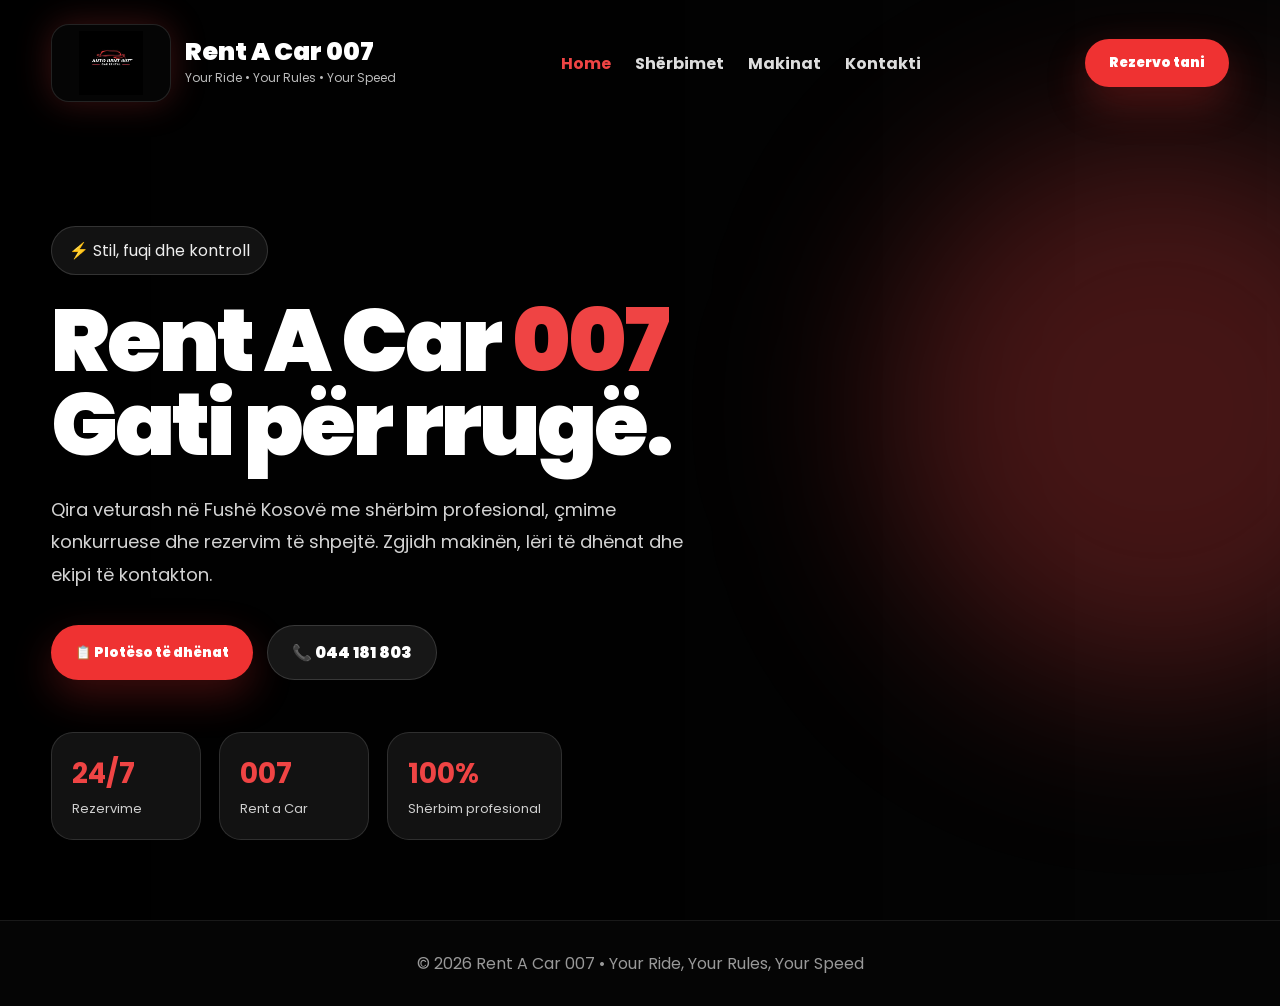
==== index.html @ 8edf6e7f "Fix responsive car photos and max 3 per row" ====
<!DOCTYPE html>
<html lang="sq">
<head>
  <meta charset="UTF-8" />
  <meta name="viewport" content="width=device-width, initial-scale=1.0" />
  <title>Rent A Car 007 - Fushë Kosovë</title>

    <!-- SEO + Google Search -->
  <meta name="description" content="Rent A Car 007 në Fushë Kosovë. Qira veturash me rezervim online, çmime konkurruese dhe kontakt direkt përmes WhatsApp, Viber, Messenger dhe Instagram." />
  <meta name="keywords" content="Rent A Car 007, Rent A Car Fushë Kosovë, qira veturash Fushë Kosovë, rent a car Kosovë, rent a car Prishtinë, auto rent 007" />
  <meta name="author" content="Rent A Car 007" />
  <meta name="robots" content="index, follow" />

  <!-- Kjo i tregon Google që faqja kryesore është website, jo GitHub code -->
  <link rel="canonical" href="https://rentacar007ks.netlify.app/" />

  <!-- Logo / Icon për Google dhe browser -->
  <link rel="icon" type="image/jpeg" href="007%20FOTO.jpg" />
  <link rel="shortcut icon" type="image/jpeg" href="007%20FOTO.jpg" />
  <link rel="apple-touch-icon" href="007%20FOTO.jpg" />

  <!-- Kur e shpërndan linkun në Facebook / Instagram / Messenger -->
  <meta property="og:title" content="Rent A Car 007 - Fushë Kosovë" />
  <meta property="og:description" content="Qira veturash në Fushë Kosovë me shërbim profesional, çmime konkurruese dhe rezervim të shpejtë." />
  <meta property="og:image" content="https://rentacar007ks.netlify.app/007%20FOTO.jpg" />
  <meta property="og:url" content="https://rentacar007ks.netlify.app/" />
  <meta property="og:type" content="website" />
  <meta property="og:site_name" content="Rent A Car 007" />

  <!-- Twitter / X preview -->
  <meta name="twitter:card" content="summary_large_image" />
  <meta name="twitter:title" content="Rent A Car 007 - Fushë Kosovë" />
  <meta name="twitter:description" content="Qira veturash në Fushë Kosovë me rezervim online dhe kontakt direkt." />
  <meta name="twitter:image" content="https://rentacar007ks.netlify.app/007%20FOTO.jpg" />

  <!-- Structured data për Google -->
  <script type="application/ld+json">
  {
    "@context": "https://schema.org",
    "@type": "AutoRental",
    "name": "Rent A Car 007",
    "description": "Qira veturash në Fushë Kosovë me rezervim online dhe kontakt direkt.",
    "url": "https://rentacar007ks.netlify.app/",
    "logo": "https://rentacar007ks.netlify.app/007%20FOTO.jpg",
    "image": "https://rentacar007ks.netlify.app/007%20FOTO.jpg",
    "address": {
      "@type": "PostalAddress",
      "addressLocality": "Fushë Kosovë",
      "addressCountry": "XK"
    },
    "areaServed": ["Fushë Kosovë", "Prishtinë", "Kosovë"],
    "sameAs": [
      "https://www.facebook.com/"
    ]
  }
  </script>

  <link rel="preconnect" href="https://fonts.googleapis.com">
  <link rel="preconnect" href="https://fonts.gstatic.com" crossorigin>
  <link href="https://fonts.googleapis.com/css2?family=Poppins:wght@400;500;600;700;800;900&display=swap" rel="stylesheet">

  <style>
    * {
      margin: 0;
      padding: 0;
      box-sizing: border-box;
      font-family: "Poppins", sans-serif;
    }

    html {
      scroll-behavior: smooth;
    }

    body {
      background: #070707;
      color: #fff;
    }

    body.modal-open {
      overflow: hidden;
    }

    a {
      text-decoration: none;
      color: inherit;
    }

    .container {
      width: min(1180px, 92%);
      margin: auto;
    }

    .page-section {
      display: none;
    }

    .page-section.active {
      display: block;
    }

    .hero {
      min-height: 100vh;
      background:
        linear-gradient(90deg, rgba(0,0,0,.96), rgba(0,0,0,.82), rgba(0,0,0,.35)),
        url("https://images.unsplash.com/photo-1503376780353-7e6692767b70?q=80&w=1800&auto=format&fit=crop") center/cover no-repeat;
      position: relative;
      overflow: hidden;
    }

    .hero::before {
      content: "";
      position: absolute;
      right: -160px;
      top: 130px;
      width: 560px;
      height: 560px;
      border-radius: 50%;
      background: rgba(239,68,68,.28);
      filter: blur(90px);
    }

    nav {
      position: relative;
      z-index: 2;
      display: flex;
      align-items: center;
      justify-content: space-between;
      padding: 24px 0;
      gap: 20px;
    }

    .logo {
      display: flex;
      align-items: center;
      gap: 14px;
      cursor: pointer;
    }

    .logo-img {
      width: 120px;
      height: 78px;
      object-fit: contain;
      background: #050505;
      border-radius: 18px;
      padding: 6px;
      border: 1px solid rgba(255,255,255,.12);
      box-shadow: 0 0 35px rgba(239,68,68,.25);
    }

    .logo h2 {
      font-size: 25px;
      font-weight: 900;
      line-height: 1;
    }

    .logo p {
      font-size: 12px;
      color: #bcbcbc;
      margin-top: 5px;
    }

    .nav-links {
      display: flex;
      gap: 24px;
      color: #ddd;
      font-weight: 700;
      align-items: center;
    }

    .nav-links a {
      cursor: pointer;
      transition: .25s;
    }

    .nav-links a:hover,
    .nav-links a.active-link {
      color: #ef4444;
    }

    .btn {
      border: 0;
      border-radius: 999px;
      background: #ef3232;
      color: white;
      padding: 14px 24px;
      font-weight: 900;
      cursor: pointer;
      display: inline-flex;
      align-items: center;
      justify-content: center;
      gap: 9px;
      transition: .25s;
      box-shadow: 0 16px 40px rgba(239,50,50,.26);
    }

    .btn:hover {
      transform: translateY(-3px);
      background: #ff4545;
    }

    .btn-dark {
      background: #171717;
      border: 1px solid rgba(255,255,255,.14);
      box-shadow: none;
    }

    .hero-content {
      position: relative;
      z-index: 2;
      max-width: 760px;
      padding: 100px 0 80px;
    }

    .badge {
      display: inline-flex;
      gap: 10px;
      align-items: center;
      border: 1px solid rgba(255,255,255,.14);
      background: rgba(255,255,255,.07);
      padding: 11px 17px;
      border-radius: 999px;
      color: #eee;
      margin-bottom: 24px;
    }

    .hero h1 {
      font-size: clamp(43px, 7vw, 88px);
      line-height: .96;
      font-weight: 900;
      letter-spacing: -3px;
    }

    .hero h1 span,
    .red {
      color: #ef4444;
    }

    .hero-text {
      font-size: 18px;
      line-height: 1.8;
      color: #d3d3d3;
      margin: 26px 0 34px;
      max-width: 650px;
    }

    .hero-buttons {
      display: flex;
      gap: 14px;
      flex-wrap: wrap;
    }

    .stats {
      display: flex;
      gap: 18px;
      flex-wrap: wrap;
      margin-top: 52px;
    }

    .stat {
      min-width: 150px;
      background: rgba(255,255,255,.07);
      border: 1px solid rgba(255,255,255,.12);
      border-radius: 22px;
      padding: 20px;
      backdrop-filter: blur(10px);
    }

    .stat h3 {
      font-size: 28px;
      color: #ef4444;
    }

    .stat p {
      font-size: 13px;
      color: #cfcfcf;
      margin-top: 4px;
    }

    section {
      padding: 86px 0;
      min-height: 80vh;
    }

    .title {
      text-align: center;
      margin-bottom: 48px;
    }

    .title p {
      color: #ef4444;
      font-weight: 900;
      letter-spacing: 3px;
      text-transform: uppercase;
      font-size: 13px;
    }

    .title h2 {
      font-size: clamp(32px, 5vw, 52px);
      font-weight: 900;
      letter-spacing: -1.5px;
      margin-top: 10px;
    }

    .services {
      background: #0d0d0d;
    }

    .grid-3 {
      display: grid;
      grid-template-columns: repeat(3, 1fr);
      gap: 24px;
    }

    .card {
      background: linear-gradient(180deg, #171717, #0b0b0b);
      border: 1px solid rgba(255,255,255,.1);
      border-radius: 28px;
      padding: 30px;
      transition: .25s;
    }

    .card:hover {
      transform: translateY(-8px);
      border-color: rgba(239,68,68,.45);
    }

    .icon {
      width: 58px;
      height: 58px;
      border-radius: 18px;
      background: rgba(239,68,68,.15);
      display: grid;
      place-items: center;
      color: #ef4444;
      font-size: 27px;
      margin-bottom: 20px;
    }

    .card h3 {
      font-size: 22px;
      margin-bottom: 12px;
    }

    .card p {
      color: #bdbdbd;
      line-height: 1.8;
    }

    .cars {
      background: #070707;
    }

    .car-card {
      background: #111;
      border: 1px solid rgba(255,255,255,.1);
      border-radius: 30px;
      overflow: hidden;
      transition: .25s;
    }

    .car-card:hover {
      transform: translateY(-8px);
      box-shadow: 0 24px 70px rgba(0,0,0,.45);
    }

    .car-image {
      height: 330px;
      background: #050505;
      display: grid;
      place-items: center;
      position: relative;
      overflow: hidden;
      cursor: pointer;
    }

    .car-image img {
      width: 100%;
      height: 100%;
      object-fit: contain;
      object-position: center center;
      display: block;
      background: #050505;
      transition: transform .35s ease;
    }

    .car-image.pos-92 img,
    .car-image.pos-88 img,
    .car-image.pos-84 img,
    .car-image.pos-80 img {
      object-position: center center;
    }

    .car-card:hover .car-image img { transform: scale(1.04); }

    .car-image::after {
      content: "Kliko për foto tjera";
      position: absolute;
      right: 14px;
      bottom: 14px;
      background: rgba(0,0,0,.65);
      color: white;
      border: 1px solid rgba(255,255,255,.18);
      padding: 8px 12px;
      border-radius: 999px;
      font-size: 12px;
      font-weight: 800;
      opacity: 0;
      transform: translateY(8px);
      transition: .25s;
    }

    .car-card:hover .car-image::after { opacity: 1; transform: translateY(0); }

    .car-emoji { display: none; }

    .car-info {
      padding: 25px;
    }

    .car-info h3 {
      font-size: 24px;
    }

    .car-info p {
      color: #bbb;
      margin: 8px 0 16px;
    }

    .tags {
      display: flex;
      gap: 8px;
      flex-wrap: wrap;
      margin-bottom: 18px;
    }

    .tag {
      font-size: 12px;
      color: #ffc5c5;
      background: rgba(239,68,68,.14);
      border: 1px solid rgba(239,68,68,.25);
      padding: 7px 10px;
      border-radius: 999px;
    }

    .price {
      display: inline-block;
      background: #ef3232;
      color: white;
      padding: 9px 14px;
      border-radius: 999px;
      font-weight: 900;
      margin-bottom: 18px;
    }

    .contact {
      background: #0d0d0d;
    }

    .contact-box {
      display: grid;
      grid-template-columns: 1fr 1fr;
      gap: 28px;
    }

    .contact-info,
    .quick-form {
      background: #151515;
      border: 1px solid rgba(255,255,255,.1);
      border-radius: 30px;
      padding: 34px;
    }

    .contact-row {
      display: flex;
      gap: 15px;
      align-items: center;
      padding: 16px 0;
      border-bottom: 1px solid rgba(255,255,255,.08);
      color: #dedede;
    }

    .contact-row span:first-child {
      color: #ef4444;
      font-size: 24px;
    }

    .insta-link {
      color: #ef4444;
      font-weight: 900;
      transition: .25s;
    }

    .insta-link:hover {
      color: #ff7777;
    }

    input,
    textarea,
    select {
      width: 100%;
      padding: 15px 16px;
      border-radius: 16px;
      border: 1px solid rgba(255,255,255,.12);
      background: #0a0a0a;
      color: white;
      outline: none;
      margin-bottom: 14px;
      font-size: 15px;
    }

    textarea {
      min-height: 120px;
      resize: vertical;
    }

    .modal {
      display: none;
      position: fixed;
      inset: 0;
      background: rgba(0,0,0,.82);
      z-index: 9999;
      align-items: center;
      justify-content: center;
      padding: 14px;
      overflow-y: auto;
      -webkit-overflow-scrolling: touch;
    }

    .modal.active {
      display: flex;
    }

    .modal-box {
      width: min(620px, 100%);
      max-height: calc(100dvh - 28px);
      overflow-y: auto;
      -webkit-overflow-scrolling: touch;
      background: #121212;
      border: 1px solid rgba(255,255,255,.12);
      border-radius: 30px;
      padding: 28px;
      padding-bottom: 18px;
      box-shadow: 0 30px 100px rgba(0,0,0,.7);
      position: relative;
      scrollbar-width: thin;
    }

    .modal-box::-webkit-scrollbar {
      width: 6px;
    }

    .modal-box::-webkit-scrollbar-thumb {
      background: rgba(255,255,255,.22);
      border-radius: 999px;
    }

    .form-actions {
      position: sticky;
      bottom: -18px;
      background: linear-gradient(180deg, rgba(18,18,18,0), #121212 22%, #121212 100%);
      padding-top: 18px;
      padding-bottom: 10px;
      margin-top: 6px;
      z-index: 5;
    }

    .booking-submit {
      width: 100%;
      min-height: 56px;
      font-size: 15px;
    }

    .close {
      position: absolute;
      right: 20px;
      top: 18px;
      background: #242424;
      border: 1px solid rgba(255,255,255,.12);
      color: white;
      width: 38px;
      height: 38px;
      border-radius: 50%;
      cursor: pointer;
      font-size: 20px;
    }

    .modal-box h2 {
      font-size: 30px;
      margin-bottom: 8px;
    }

    .modal-box p {
      color: #bcbcbc;
      margin-bottom: 18px;
      line-height: 1.6;
    }

    .two {
      display: grid;
      grid-template-columns: 1fr 1fr;
      gap: 12px;
    }

    .success {
      display: none;
      margin-top: 14px;
      padding: 14px;
      border-radius: 16px;
      background: rgba(34,197,94,.12);
      border: 1px solid rgba(34,197,94,.28);
      color: #bbf7d0;
      line-height: 1.6;
    }


    .platform-note {
      color: #bcbcbc;
      font-size: 13px;
      margin: -4px 0 14px;
      line-height: 1.5;
    }

    footer {
      padding: 30px 0;
      background: #050505;
      color: #999;
      text-align: center;
      border-top: 1px solid rgba(255,255,255,.08);
    }



    .gallery-modal {
      position: fixed;
      inset: 0;
      background: rgba(0,0,0,.88);
      z-index: 9999;
      display: none;
      align-items: center;
      justify-content: center;
      padding: 22px;
    }

    .gallery-modal.active { display: flex; }
    .gallery-box { width: min(1050px, 96vw); max-height: 92vh; background: #0d0d0d; border: 1px solid rgba(255,255,255,.15); border-radius: 26px; overflow: hidden; box-shadow: 0 30px 90px rgba(0,0,0,.65); }
    .gallery-top { display: flex; align-items: center; justify-content: space-between; gap: 14px; padding: 14px 18px; border-bottom: 1px solid rgba(255,255,255,.1); }
    .gallery-top h3 { font-size: 20px; margin: 0; }
    .gallery-close, .gallery-arrow { border: 0; background: rgba(239,50,50,.95); color: #fff; width: 42px; height: 42px; border-radius: 50%; font-size: 22px; font-weight: 900; cursor: pointer; }
    .gallery-main { position: relative; background: #000; display: grid; place-items: center; }
    .gallery-main img { width: 100%; max-height: 64vh; object-fit: contain; display: block; background: #000; }
    .gallery-arrow { position: absolute; top: 50%; transform: translateY(-50%); z-index: 2; }
    .gallery-prev { left: 16px; }
    .gallery-next { right: 16px; }
    .gallery-thumbs { display: flex; gap: 10px; overflow-x: auto; padding: 14px; background: #0b0b0b; }
    .gallery-thumbs img { width: 92px; height: 70px; object-fit: cover; border-radius: 12px; border: 2px solid transparent; cursor: pointer; opacity: .65; flex: 0 0 auto; }
    .gallery-thumbs img.active { opacity: 1; border-color: #ef3232; }


    @media (max-width: 900px) {
      nav {
        flex-direction: column;
        align-items: flex-start;
      }

      .nav-links {
        display: flex;
        flex-wrap: wrap;
        gap: 12px;
      }

      .nav-links a {
        background: rgba(255,255,255,.08);
        border: 1px solid rgba(255,255,255,.1);
        padding: 9px 13px;
        border-radius: 999px;
        font-size: 14px;
      }

      .logo-img {
        width: 95px;
        height: 65px;
      }

      .logo h2 {
        font-size: 20px;
      }

      .logo p {
        font-size: 10px;
      }

      .grid-3,
      .contact-box {
        grid-template-columns: 1fr;
      }

      .hero-content {
        padding-top: 60px;
      }

      .hero h1 {
        letter-spacing: -1.5px;
      }

      .two {
        grid-template-columns: 1fr;
      }
    }


    @media (max-width: 600px) {
      .car-image {
        height: 280px;
      }

      .modal {
        align-items: flex-start;
        justify-content: center;
        padding: 8px;
      }

      .modal-box {
        width: 100%;
        max-height: calc(100dvh - 16px);
        border-radius: 22px;
        padding: 18px;
        padding-bottom: 12px;
      }

      .modal-box h2 {
        font-size: 25px;
        padding-right: 42px;
      }

      .modal-box p {
        font-size: 14px;
        margin-bottom: 14px;
      }

      input,
      textarea,
      select {
        padding: 13px 14px;
        border-radius: 14px;
        font-size: 14px;
        margin-bottom: 11px;
      }

      textarea {
        min-height: 92px;
      }

      .platform-note {
        font-size: 12px;
        margin-bottom: 10px;
      }

      .close {
        right: 14px;
        top: 12px;
        width: 34px;
        height: 34px;
      }

      .form-actions {
        bottom: -12px;
        margin-left: -18px;
        margin-right: -18px;
        padding-left: 18px;
        padding-right: 18px;
        padding-bottom: 12px;
      }
    }



    /* ===== FINAL RESPONSIVE FIX - Rent A Car 007 ===== */
    /* Maksimumi 3 kerre në një rresht, fotot përshtaten brenda kutisë pa u pre */
    .grid-3 {
      display: grid;
      grid-template-columns: repeat(3, minmax(0, 1fr));
      gap: 26px;
      align-items: stretch;
    }

    .cars .grid-3 {
      grid-template-columns: repeat(3, minmax(0, 1fr));
    }

    .car-card {
      display: flex;
      flex-direction: column;
      height: 100%;
      overflow: hidden;
    }

    .car-image {
      width: 100%;
      height: auto !important;
      aspect-ratio: 4 / 3 !important;
      background: #050505;
      display: flex;
      align-items: center;
      justify-content: center;
      overflow: hidden;
      cursor: pointer;
      padding: 10px;
      border-bottom: 1px solid rgba(255,255,255,.06);
    }

    .car-image img {
      width: 100% !important;
      height: 100% !important;
      object-fit: contain !important;
      object-position: center center !important;
      display: block;
      background: #050505;
      transform: none !important;
      transition: transform .35s ease;
    }

    .car-card:hover .car-image img {
      transform: scale(1.02) !important;
    }

    .car-image.pos-92 img,
    .car-image.pos-88 img,
    .car-image.pos-84 img,
    .car-image.pos-80 img {
      object-position: center center !important;
    }

    .car-info {
      flex: 1;
      display: flex;
      flex-direction: column;
      justify-content: flex-start;
      padding: 24px 22px 28px;
    }

    .car-info h3 {
      font-size: clamp(23px, 2vw, 29px);
      line-height: 1.15;
    }

    .car-info p {
      font-size: clamp(15px, 1.05vw, 17px);
      line-height: 1.55;
    }

    .price {
      display: inline-flex;
      width: fit-content;
      max-width: 100%;
      white-space: normal;
      text-align: center;
    }

    .car-info .btn {
      width: fit-content;
      min-width: 170px;
      margin-top: 10px;
      text-align: center;
      justify-content: center;
    }

    @media (max-width: 1100px) {
      .grid-3,
      .cars .grid-3 {
        grid-template-columns: repeat(2, minmax(0, 1fr));
      }
    }

    @media (max-width: 768px) {
      section {
        padding: 62px 0;
      }

      .container {
        width: min(100% - 28px, 1200px);
      }

      nav {
        gap: 18px;
        padding: 18px 0;
      }

      .nav-links {
        flex-wrap: wrap;
        justify-content: center;
        gap: 14px;
      }

      .title {
        margin-bottom: 32px;
      }

      .title h2 {
        font-size: clamp(34px, 10vw, 54px);
        line-height: 1.02;
      }

      .grid-3,
      .cars .grid-3,
      .contact-box {
        grid-template-columns: 1fr !important;
        gap: 26px;
      }

      .car-card {
        border-radius: 28px;
        max-width: 560px;
        width: 100%;
        margin-inline: auto;
      }

      .car-image {
        aspect-ratio: 4 / 3 !important;
        padding: 8px;
      }

      .car-info {
        padding: 22px;
      }

      .car-info h3 {
        font-size: 26px;
      }

      .car-info p {
        font-size: 16px;
      }

      .tag {
        font-size: 13px;
        padding: 9px 12px;
      }

      .price {
        font-size: 17px;
        padding: 13px 18px;
      }

      .car-info .btn {
        width: 100%;
        min-width: auto;
      }

      .car-image::after {
        opacity: 1;
        transform: none;
        right: 12px;
        bottom: 12px;
        font-size: 11px;
      }
    }

    @media (max-width: 430px) {
      .container {
        width: min(100% - 18px, 1200px);
      }

      .title h2 {
        font-size: 38px;
      }

      .car-card {
        border-radius: 24px;
      }

      .car-image {
        aspect-ratio: 4 / 3 !important;
        padding: 6px;
      }

      .car-info {
        padding: 20px 18px 22px;
      }

      .car-info h3 {
        font-size: 23px;
      }

      .car-info p {
        font-size: 15px;
      }

      .tag {
        font-size: 12px;
        padding: 8px 10px;
      }

      .price {
        width: 100%;
        font-size: 16px;
        padding: 13px 14px;
      }
    }

    @media (max-width: 360px) {
      .title h2 {
        font-size: 33px;
      }

      .car-info h3 {
        font-size: 21px;
      }
    }

  </style>
</head>

<body>
  <header class="hero page-section active" id="homePage">
    <div class="container">
      <nav>
        <a class="logo" onclick="showPage('homePage')">
          <img src="007 FOTO.jpg" alt="Auto Rent 007 Logo" class="logo-img">
          <div>
            <h2>Rent A Car 007</h2>
            <p>Your Ride • Your Rules • Your Speed</p>
          </div>
        </a>

        <div class="nav-links">
          <a id="homeLink" class="active-link" onclick="showPage('homePage')">Home</a>
          <a id="servicesLink" onclick="showPage('servicesPage')">Shërbimet</a>
          <a id="carsLink" onclick="showPage('carsPage')">Makinat</a>
          <a id="contactLink" onclick="showPage('contactPage')">Kontakti</a>
        </div>

        <button class="btn" onclick="openBooking('Rezervim i shpejtë')">
          Rezervo tani
        </button>
      </nav>

      <div class="hero-content">
        <div class="badge">⚡ Stil, fuqi dhe kontroll</div>

        <h1>Rent A Car <span>007</span><br>Gati për rrugë.</h1>

        <p class="hero-text">
          Qira veturash në Fushë Kosovë me shërbim profesional, çmime konkurruese dhe rezervim të shpejtë.
          Zgjidh makinën, lëri të dhënat dhe ekipi të kontakton.
        </p>

        <div class="hero-buttons">
          <button class="btn" onclick="openBooking('Rezervim i shpejtë')">
            📋 Plotëso të dhënat
          </button>

          <a class="btn btn-dark" href="tel:+38344181803">
            📞 044 181 803
          </a>
        </div>

        <div class="stats">
          <div class="stat">
            <h3>24/7</h3>
            <p>Rezervime</p>
          </div>

          <div class="stat">
            <h3>007</h3>
            <p>Rent a Car</p>
          </div>

          <div class="stat">
            <h3>100%</h3>
            <p>Shërbim profesional</p>
          </div>
        </div>
      </div>
    </div>
  </header>

  <section class="services page-section" id="servicesPage">
    <div class="container">
      <nav>
        <a class="logo" onclick="showPage('homePage')">
          <img src="007 FOTO.jpg" alt="Auto Rent 007 Logo" class="logo-img">
          <div>
            <h2>Rent A Car 007</h2>
            <p>Your Ride • Your Rules • Your Speed</p>
          </div>
        </a>

        <div class="nav-links">
          <a onclick="showPage('homePage')">Home</a>
          <a class="active-link" onclick="showPage('servicesPage')">Shërbimet</a>
          <a onclick="showPage('carsPage')">Makinat</a>
          <a onclick="showPage('contactPage')">Kontakti</a>
        </div>

        <button class="btn" onclick="openBooking('Rezervim i shpejtë')">Rezervo tani</button>
      </nav>

      <div class="title">
        <p>Shërbimet</p>
        <h2>Pse me zgjedh Rent A Car 007?</h2>
      </div>

      <div class="grid-3">
        <div class="card">
          <div class="icon">⚡</div>
          <h3>Rezervim i shpejtë</h3>
          <p>Klienti e plotëson formën me të dhënat kryesore dhe ju e kontaktoni për konfirmim.</p>
        </div>

        <div class="card">
          <div class="icon">🚘</div>
          <h3>Makina të pastra</h3>
          <p>Makina të pastruara, të kontrolluara dhe të gatshme për rrugë.</p>
        </div>

        <div class="card">
          <div class="icon">💶</div>
          <h3>Çmime konkurruese</h3>
          <p>Oferta fleksibile për qira ditore, javore ose mujore sipas marrëveshjes.</p>
        </div>

        <div class="card">
          <div class="icon">📍</div>
          <h3>Lokacion në Fushë Kosovë</h3>
          <p>Shërbim i shpejtë për klientët në Fushë Kosovë dhe rrethinë.</p>
        </div>

        <div class="card">
          <div class="icon">📞</div>
          <h3>Kontakt direkt</h3>
          <p>Rezervim i lehtë përmes telefonit, WhatsApp ose Instagram.</p>
        </div>

        <div class="card">
          <div class="icon">✅</div>
          <h3>Shërbim profesional</h3>
          <p>Komunikim i qartë, korrekt dhe i shpejtë me klientin.</p>
        </div>
      </div>
    </div>
  </section>

  <section class="cars page-section" id="carsPage">
    <div class="container">
      <nav>
        <a class="logo" onclick="showPage('homePage')">
          <img src="007 FOTO.jpg" alt="Auto Rent 007 Logo" class="logo-img">
          <div>
            <h2>Rent A Car 007</h2>
            <p>Your Ride • Your Rules • Your Speed</p>
          </div>
        </a>

        <div class="nav-links">
          <a onclick="showPage('homePage')">Home</a>
          <a onclick="showPage('servicesPage')">Shërbimet</a>
          <a class="active-link" onclick="showPage('carsPage')">Makinat</a>
          <a onclick="showPage('contactPage')">Kontakti</a>
        </div>

        <button class="btn" onclick="openBooking('Rezervim i shpejtë')">Rezervo tani</button>
      </nav>

      <div class="title">
        <p>Flota</p>
        <h2>Makinat që i ka biznesi</h2>
      </div>

      <div class="grid-3">
        <div class="car-card">
          <div class="car-image pos-92" onclick="openGallery('white', 0)"><img src="images/golf-white-6.jpg" alt="Volkswagen Golf 7 i bardhë për qira te Rent A Car 007"></div>
          <div class="car-info"><h3>VW Golf 7 i bardhë</h3><p>Golf 7 i bardhë, ekonomik, komod dhe shumë i përshtatshëm për qytet dhe rrugë të gjata.</p><div class="tags"><span class="tag">2014/2015</span><span class="tag">Automatik DSG</span><span class="tag">Naftë</span><span class="tag">5 ulëse</span></div><span class="price">Çmimi sipas marrëveshjes</span><br><button class="btn" onclick="openBooking('VW Golf 7 i bardhë')">Rezervo tani</button></div>
        </div>
        <div class="car-card">
          <div class="car-image pos-88" onclick="openGallery('gray', 0)"><img src="images/golf-gray-1.jpg" alt="Volkswagen Golf 7 i hirtë për qira te Rent A Car 007"></div>
          <div class="car-info"><h3>VW Golf 7 i hirtë</h3><p>Makina praktike për udhëtime ditore dhe përdorim familjar.</p><div class="tags"><span class="tag">2014/2015</span><span class="tag">Automatik DSG</span><span class="tag">Naftë</span><span class="tag">5 ulëse</span></div><span class="price">Çmimi sipas marrëveshjes</span><br><button class="btn" onclick="openBooking('VW Golf 7 i hirtë')">Rezervo tani</button></div>
        </div>
        <div class="car-card">
          <div class="car-image pos-84" onclick="openGallery('jettaDay', 0)"><img src="images/jetta-day-1.jpg" alt="Volkswagen Jetta për qira te Rent A Car 007"></div>
          <div class="car-info"><h3>VW Jetta</h3><p>Sedan me hapësirë, stil dhe rehati për rrugë më të gjata.</p><div class="tags"><span class="tag">2015</span><span class="tag">Automatik</span><span class="tag">Naftë</span><span class="tag">5 ulëse</span></div><span class="price">Çmimi sipas marrëveshjes</span><br><button class="btn" onclick="openBooking('VW Jetta')">Rezervo tani</button></div>
        </div>
        <div class="car-card">
          <div class="car-image pos-80" onclick="openGallery('jettaSilver', 0)"><img src="images/jetta-silver-8.jpg" alt="Volkswagen Jetta Silver për qira te Rent A Car 007"></div>
          <div class="car-info"><h3>VW Jetta Silver</h3><p>Jetta Silver elegante, komode dhe shumë e përshtatshme për qytet dhe rrugë të gjata.</p><div class="tags"><span class="tag">2015</span><span class="tag">Automatik</span><span class="tag">Naftë</span><span class="tag">5 ulëse</span></div><span class="price">Çmimi sipas marrëveshjes</span><br><button class="btn" onclick="openBooking('VW Jetta Silver')">Rezervo tani</button></div>
        </div>
      </div>
    </div>
  </section>

  <section class="contact page-section" id="contactPage">
    <div class="container">
      <nav>
        <a class="logo" onclick="showPage('homePage')">
          <img src="007 FOTO.jpg" alt="Auto Rent 007 Logo" class="logo-img">
          <div>
            <h2>Rent A Car 007</h2>
            <p>Your Ride • Your Rules • Your Speed</p>
          </div>
        </a>

        <div class="nav-links">
          <a onclick="showPage('homePage')">Home</a>
          <a onclick="showPage('servicesPage')">Shërbimet</a>
          <a onclick="showPage('carsPage')">Makinat</a>
          <a class="active-link" onclick="showPage('contactPage')">Kontakti</a>
        </div>

        <button class="btn" onclick="openBooking('Rezervim i shpejtë')">Rezervo tani</button>
      </nav>

      <div class="title">
        <p>Kontakti</p>
        <h2>Na kontakto</h2>
      </div>

      <div class="contact-box">
        <div class="contact-info">
          <h3 style="font-size:28px;margin-bottom:18px">Rent A Car 007</h3>

          <div class="contact-row">
            <span>📞</span>
            <div><a href="tel:+38344181803">044 181 803</a></div>
          </div>

          <div class="contact-row">
            <span>💬</span>
            <div><a href="https://wa.me/38344181803" target="_blank">+383 44 181 803</a></div>
          </div>

          <div class="contact-row">
            <span>📸</span>
            <div>
              <a class="insta-link" href="https://www.instagram.com/autorent_007/" target="_blank">
                @autorent_007
              </a>
            </div>
          </div>

          <div class="contact-row">
            <span>📍</span>
            <div>Fushë Kosovë, Kosovo</div>
          </div>

          <div class="contact-row">
            <span>🕒</span>
            <div>Gjithmonë hapur</div>
          </div>
        </div>

        <div class="quick-form">
          <h3 style="font-size:28px;margin-bottom:18px">Rezervim i shpejtë</h3>
          <p style="color:#bcbcbc;line-height:1.7;margin-bottom:18px">
            Kliko poshtë dhe plotëso të dhënat kryesore të klientit.
          </p>

          <button class="btn" style="width:100%" onclick="openBooking('Rezervim i shpejtë')">
            📋 Hap formën e rezervimit
          </button>

          <a class="btn btn-dark" style="width:100%;margin-top:12px" href="https://www.instagram.com/autorent_007/" target="_blank">
            📸 Hape Instagramin
          </a>
        </div>
      </div>
    </div>
  </section>



  <div class="gallery-modal" id="galleryModal" onclick="closeGallery(event)">
    <div class="gallery-box" onclick="event.stopPropagation()">
      <div class="gallery-top"><h3 id="galleryTitle">Fotot e veturës</h3><button class="gallery-close" onclick="closeGallery()">×</button></div>
      <div class="gallery-main"><button class="gallery-arrow gallery-prev" onclick="changeGallery(-1)">‹</button><img id="galleryMainImg" src="" alt="Foto e veturës"><button class="gallery-arrow gallery-next" onclick="changeGallery(1)">›</button></div>
      <div class="gallery-thumbs" id="galleryThumbs"></div>
    </div>
  </div>

  <div class="modal" id="bookingModal">
    <div class="modal-box">
      <button class="close" onclick="closeBooking()">×</button>

      <h2>Rezervo makinën</h2>
      <p>
        Plotëso të dhënat kryesore. Zgjedh ku dëshiron me e dërgu rezervimin: WhatsApp, Viber, Messenger ose Instagram.
      </p>

      <form id="bookingForm">
        <input type="text" id="name" placeholder="Emri dhe mbiemri" required>
        <input type="tel" id="phone" placeholder="Numri i telefonit" required>

        <select id="car" required>
          <option value="">Zgjedh makinën</option>
          <option>VW Golf 7 i bardhë</option>
          <option>VW Golf 7 i hirtë</option>
          <option>VW Jetta</option>
          <option>VW Jetta Silver</option>
          <option>Rezervim i shpejtë</option>
        </select>

        <select id="sendTo" required>
          <option value="whatsapp">Dërgo në WhatsApp</option>
          <option value="viber">Dërgo në Viber</option>
          <option value="messenger">Dërgo në Messenger / Facebook</option>
          <option value="instagram">Dërgo në Instagram</option>
        </select>
        <div class="platform-note">
          Te Instagram/Messenger/Viber mesazhi kopjohet automatikisht, pastaj vetëm bëje Paste në chat dhe dërgoje.
        </div>

        <div class="two">
          <input type="date" id="pickup" required>
          <input type="date" id="returnDate" required>
        </div>

        <select id="delivery">
          <option>Do ta marr në lokacion</option>
          <option>Kam nevojë me ma sjell makinën</option>
        </select>

        <textarea id="message" placeholder="Mesazh shtesë, ora, lokacioni, kërkesa..."></textarea>

        <div class="form-actions">
          <button class="btn booking-submit" type="submit">
            📨 Dërgo rezervimin
          </button>
        </div>

        <div class="success" id="successBox">
          Të dhënat u përgatitën. Po hapet aplikacioni i zgjedhur.
        </div>
      </form>
    </div>
  </div>

  <footer>
    <div class="container">
      © 2026 Rent A Car 007 • Your Ride, Your Rules, Your Speed
    </div>
  </footer>

  <script>
    function showPage(pageId) {
      const pages = document.querySelectorAll(".page-section");

      pages.forEach(function(page) {
        page.classList.remove("active");
      });

      document.getElementById(pageId).classList.add("active");

      window.scrollTo({
        top: 0,
        behavior: "smooth"
      });
    }

    function openBooking(carName) {
      document.getElementById("bookingModal").classList.add("active");
      document.body.classList.add("modal-open");

      const carSelect = document.getElementById("car");

      for (let i = 0; i < carSelect.options.length; i++) {
        if (carSelect.options[i].text === carName) {
          carSelect.selectedIndex = i;
          break;
        }
      }

      if (carName === "Rezervim i shpejtë") {
        carSelect.value = "Rezervim i shpejtë";
      }
    }

    function closeBooking() {
      document.getElementById("bookingModal").classList.remove("active");
      document.body.classList.remove("modal-open");
    }

    document.getElementById("bookingModal").addEventListener("click", function(e) {
      if (e.target.id === "bookingModal") {
        closeBooking();
      }
    });

    document.getElementById("bookingForm").addEventListener("submit", function(e) {
      e.preventDefault();

      const name = document.getElementById("name").value;
      const phone = document.getElementById("phone").value;
      const car = document.getElementById("car").value;
      const pickup = document.getElementById("pickup").value;
      const returnDate = document.getElementById("returnDate").value;
      const delivery = document.getElementById("delivery").value;
      const message = document.getElementById("message").value;
      const sendTo = document.getElementById("sendTo").value;
      const successBox = document.getElementById("successBox");

      const plainText =
        "Pershendetje Rent A Car 007,\n\n" +
        "Dua te bej rezervim:\n" +
        "Emri: " + name + "\n" +
        "Telefoni: " + phone + "\n" +
        "Makina: " + car + "\n" +
        "Data e marrjes: " + pickup + "\n" +
        "Data e kthimit: " + returnDate + "\n" +
        "Menyra: " + delivery + "\n" +
        "Mesazh: " + message + "\n\n" +
        "Faleminderit.";

      const encodedText = encodeURIComponent(plainText);

      if (navigator.clipboard) {
        navigator.clipboard.writeText(plainText).catch(function() {});
      }

      let url = "";
      let platformName = "";

      if (sendTo === "whatsapp") {
        platformName = "WhatsApp";
        url = "https://wa.me/38344181803?text=" + encodedText;
      } else if (sendTo === "viber") {
        platformName = "Viber";
        url = "viber://chat?number=%2B38344181803";
      } else if (sendTo === "messenger") {
        platformName = "Messenger / Facebook";
        url = "https://m.me/autorent_007";
      } else if (sendTo === "instagram") {
        platformName = "Instagram";
        url = "https://ig.me/m/autorent_007";
      }

      successBox.style.display = "block";
      successBox.innerHTML =
        "Rezervimi u përgatit për " + platformName + ".<br>" +
        "Mesazhi është kopjuar automatikisht. Nëse nuk shfaqet në chat, bëje Paste dhe dërgoje.";

      window.open(url, "_blank");
    });
  

    const carGalleries = {
      white: { title: 'VW Golf 7 i bardhë', photos: ['images/golf-white-6.jpg','images/golf-white-3.jpg','images/golf-white-7.jpg','images/golf-white-1.jpg','images/golf-white-2.jpg','images/golf-white-4.jpg','images/golf-white-5.jpg','images/golf-white-8.jpg','images/golf-white-9.jpg'] },
      gray: { title: 'VW Golf 7 i hirtë', photos: ['images/golf-gray-1.jpg','images/golf-gray-2.jpg','images/golf-gray-3.jpg'] },
      jettaDay: { title: 'VW Passat / Jetta', photos: ['images/jetta-day-1.jpg','images/jetta-day-2.jpg','images/jetta-day-3.jpg'] },
      jettaSilver: { title: 'VW Jetta argjendtë', photos: ['images/jetta-silver-8.jpg','images/jetta-silver-1.jpg','images/jetta-silver-3.jpg','images/jetta-silver-7.jpg','images/jetta-silver-10.jpg','images/jetta-silver-2.jpg','images/jetta-silver-4.jpg','images/jetta-silver-5.jpg','images/jetta-silver-6.jpg','images/jetta-silver-9.jpg'] }
    };
    let currentGalleryKey = 'white';
    let currentGalleryIndex = 0;
    function openGallery(key, index = 0) { currentGalleryKey = key; currentGalleryIndex = index; document.getElementById('galleryModal').classList.add('active'); document.body.style.overflow = 'hidden'; renderGallery(); }
    function renderGallery() { const gallery = carGalleries[currentGalleryKey]; if (!gallery) return; const photos = gallery.photos; if (currentGalleryIndex < 0) currentGalleryIndex = photos.length - 1; if (currentGalleryIndex >= photos.length) currentGalleryIndex = 0; document.getElementById('galleryTitle').textContent = gallery.title; document.getElementById('galleryMainImg').src = photos[currentGalleryIndex]; const thumbs = document.getElementById('galleryThumbs'); thumbs.innerHTML = photos.map((photo, i) => `<img src="${photo}" alt="${gallery.title} foto ${i + 1}" class="${i === currentGalleryIndex ? 'active' : ''}" onclick="currentGalleryIndex=${i}; renderGallery();">`).join(''); }
    function changeGallery(step) { currentGalleryIndex += step; renderGallery(); }
    function closeGallery(event) { if (event && event.target.id !== 'galleryModal') return; document.getElementById('galleryModal').classList.remove('active'); document.body.style.overflow = ''; }
    document.addEventListener('keydown', function(e) { const modalOpen = document.getElementById('galleryModal').classList.contains('active'); if (!modalOpen) return; if (e.key === 'Escape') closeGallery(); if (e.key === 'ArrowLeft') changeGallery(-1); if (e.key === 'ArrowRight') changeGallery(1); });
</script>
</body>
</html>
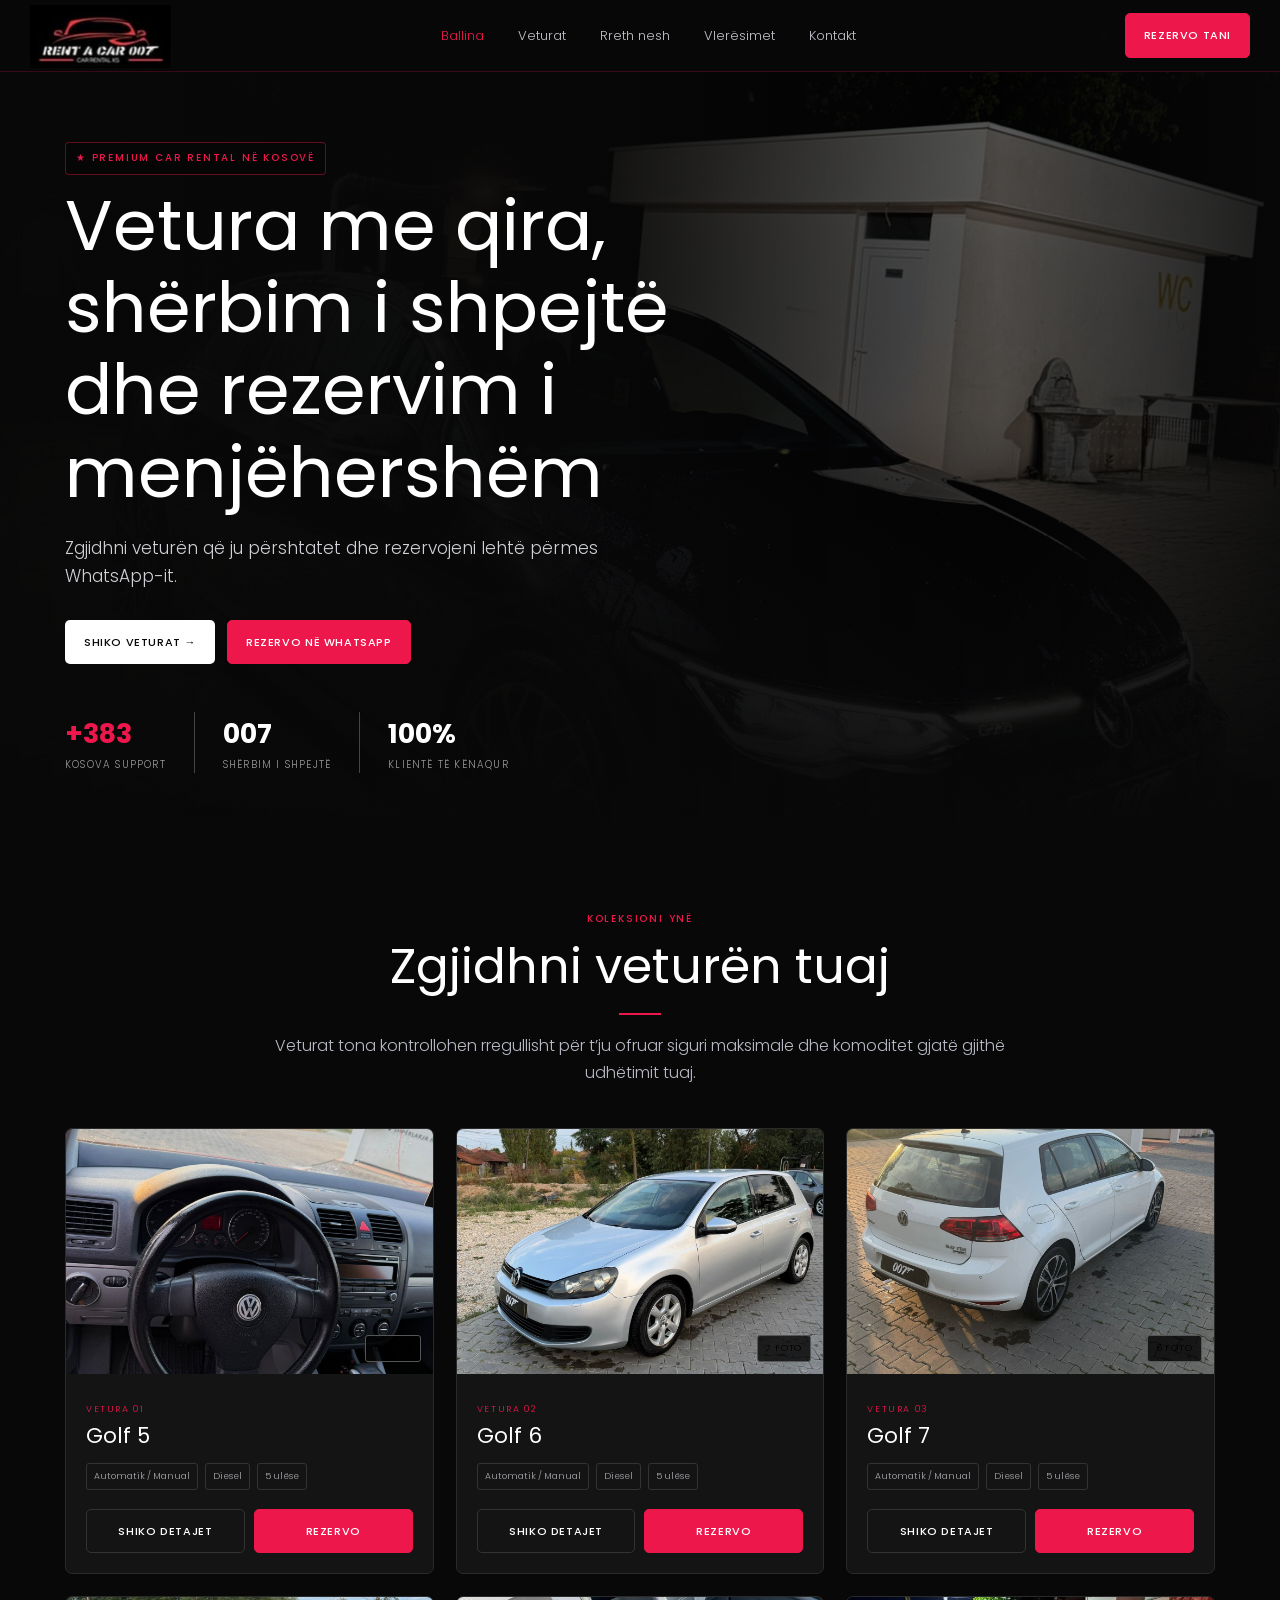
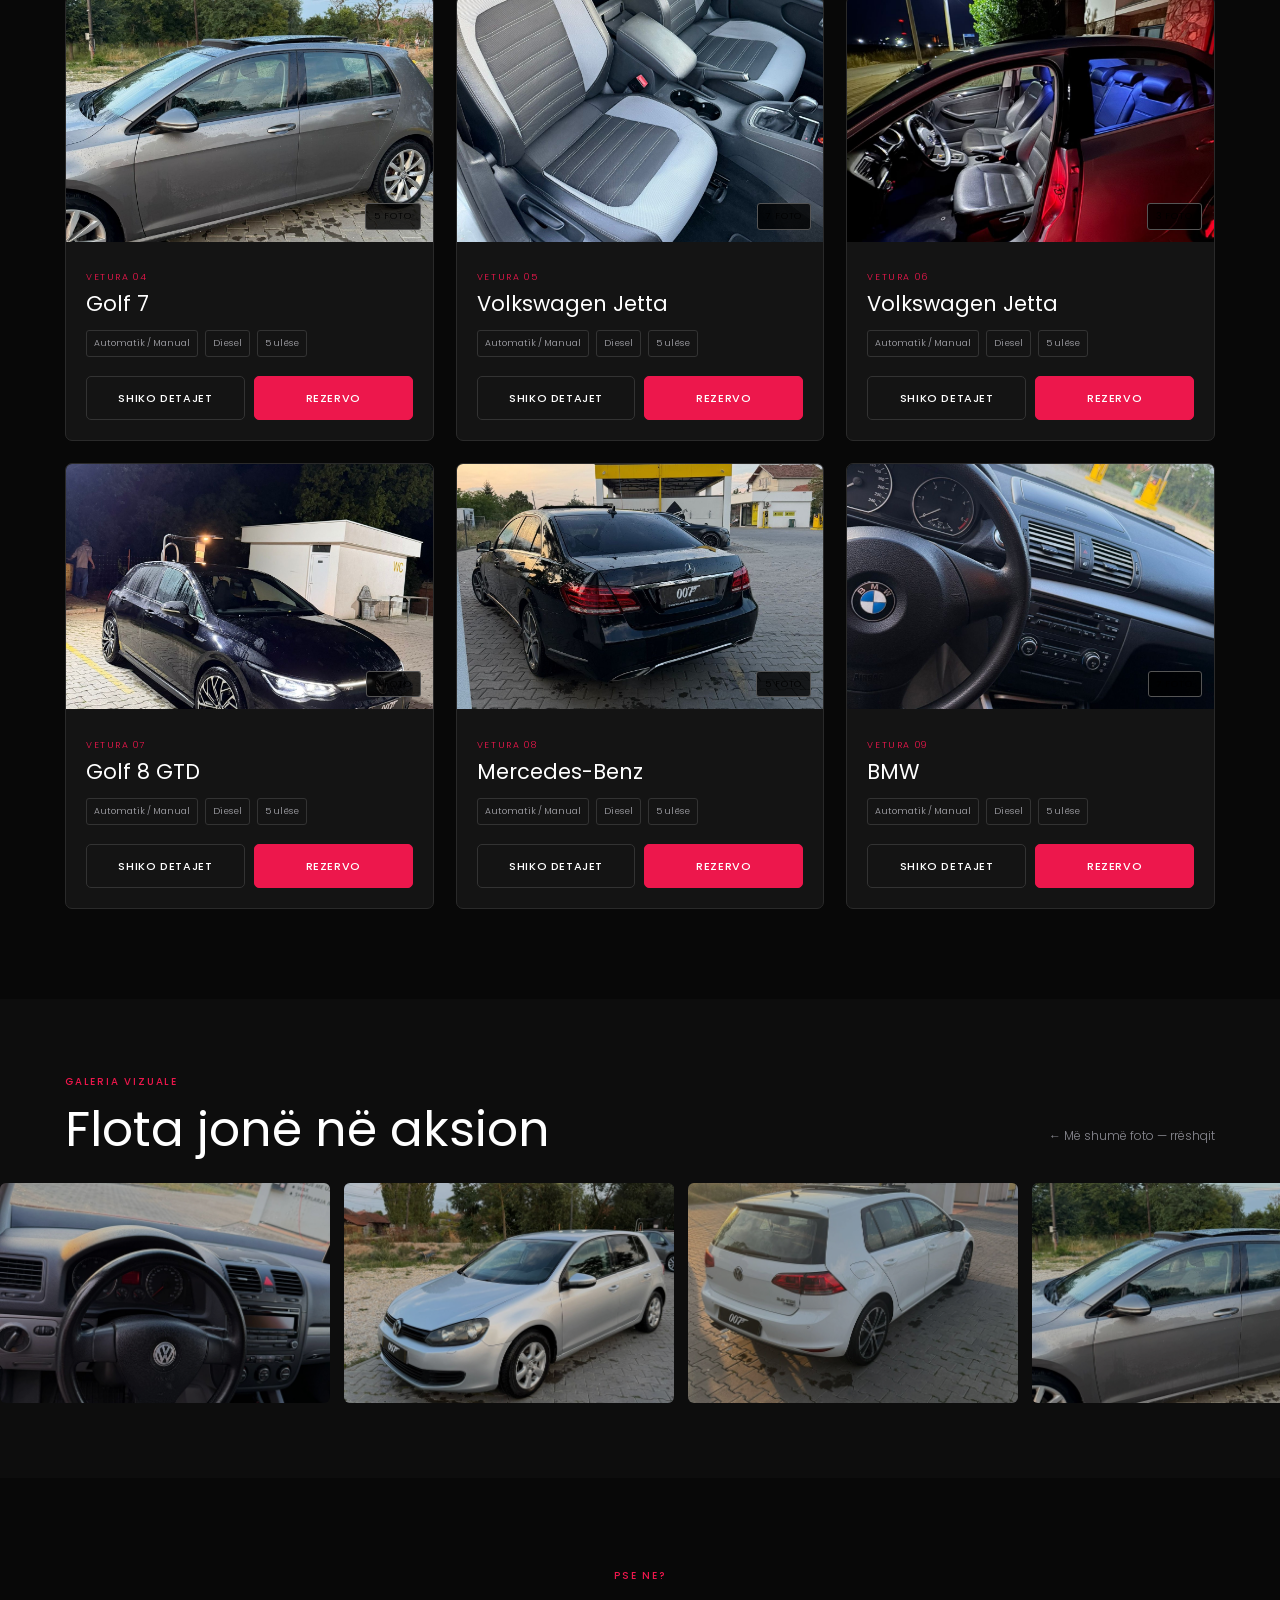
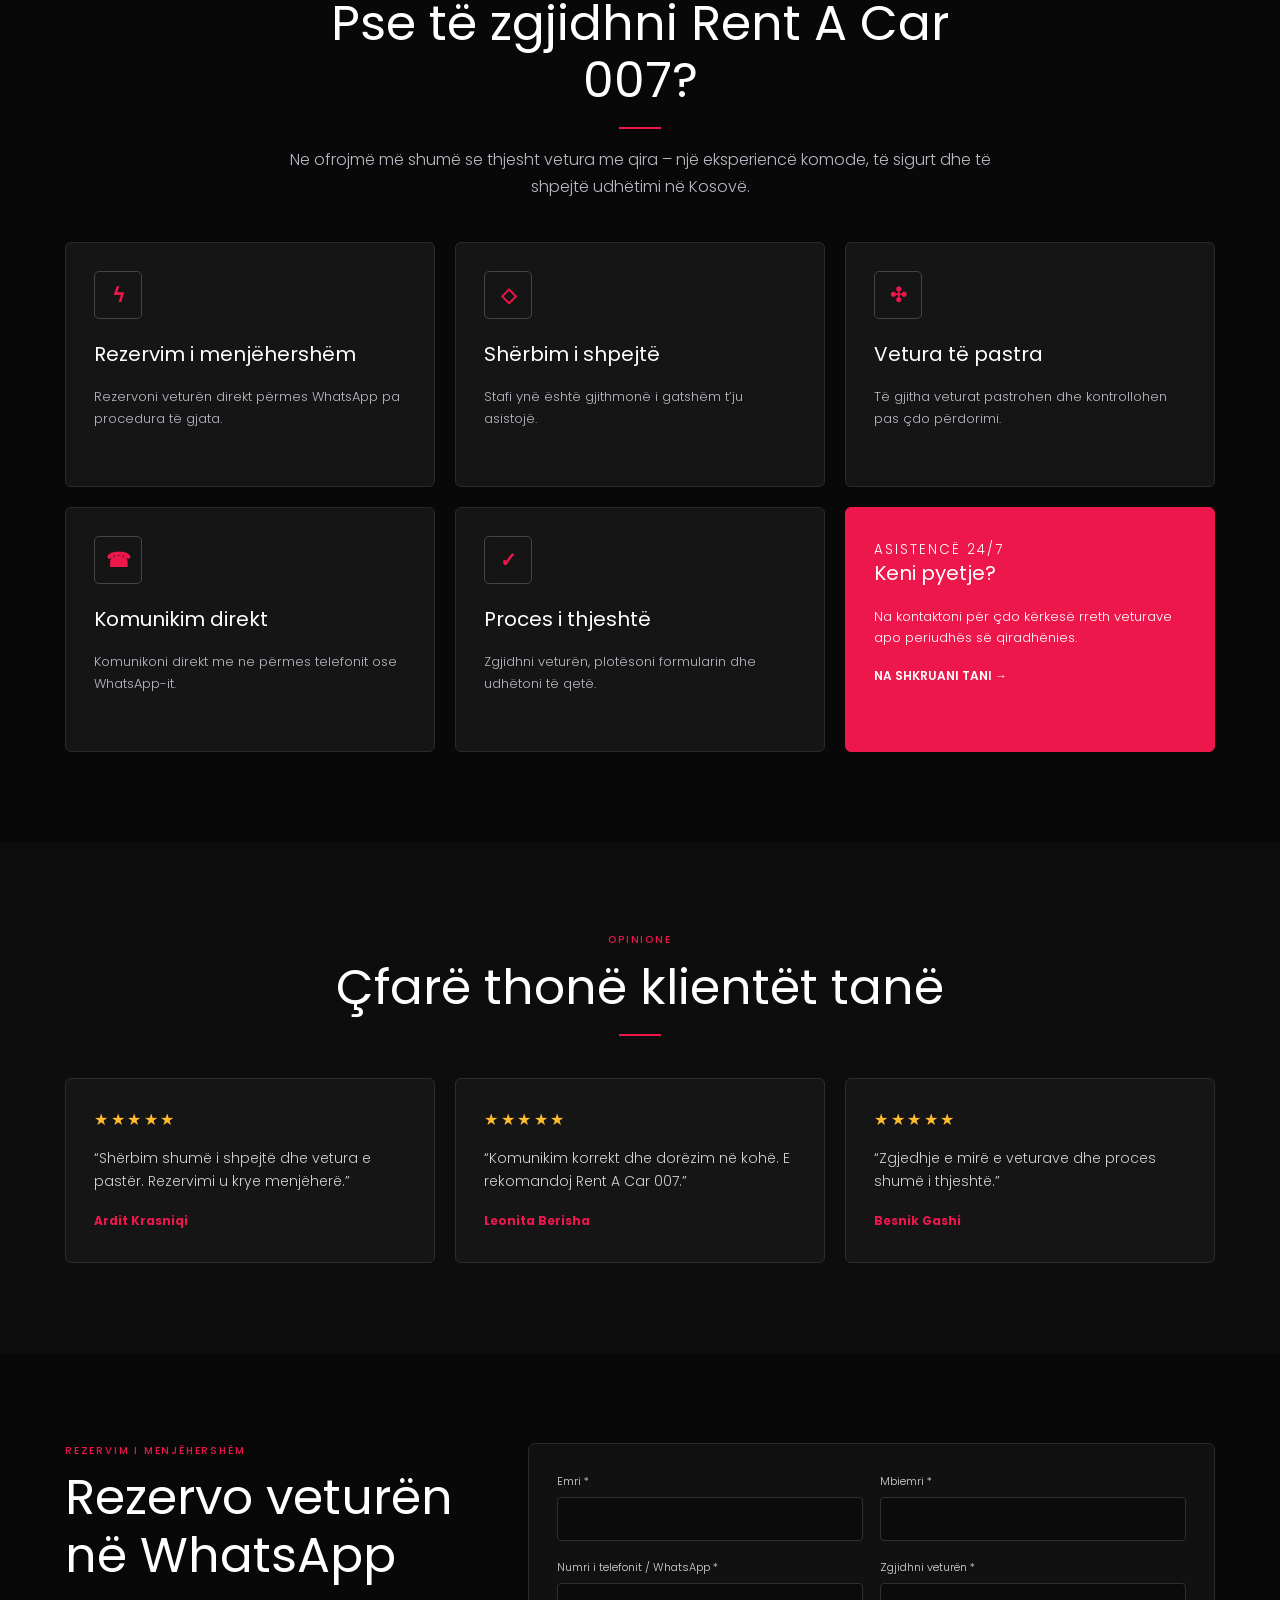
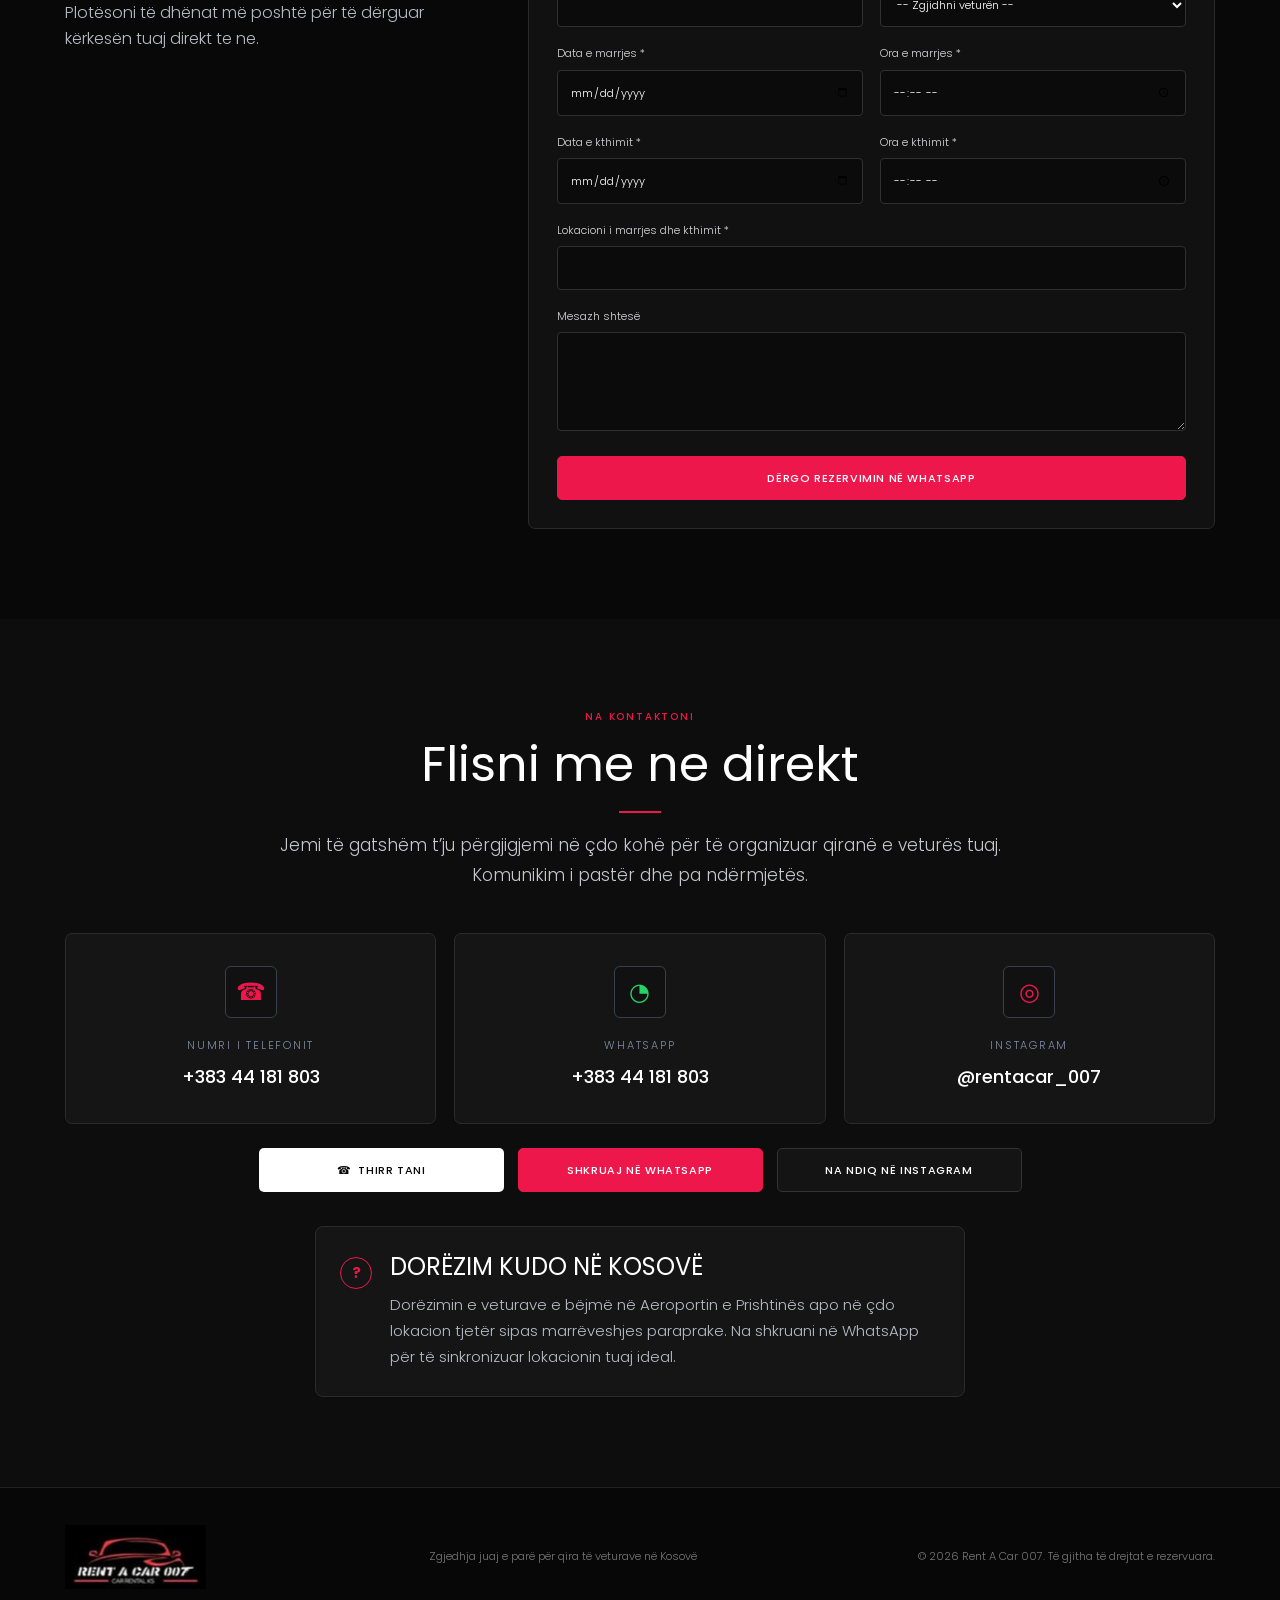
==== commit f0298520: "Update responsive website" ====
--- a/index.html
+++ b/index.html
@@ -1,1458 +1,93 @@
-<!DOCTYPE html>
-<html lang="sq">
-<head>
-  <meta charset="UTF-8" />
-  <meta name="viewport" content="width=device-width, initial-scale=1.0" />
-  <title>Rent A Car 007 - Fushë Kosovë</title>
-
-    <!-- SEO + Google Search -->
-  <meta name="description" content="Rent A Car 007 në Fushë Kosovë. Qira veturash me rezervim online, çmime konkurruese dhe kontakt direkt përmes WhatsApp, Viber, Messenger dhe Instagram." />
-  <meta name="keywords" content="Rent A Car 007, Rent A Car Fushë Kosovë, qira veturash Fushë Kosovë, rent a car Kosovë, rent a car Prishtinë, auto rent 007" />
-  <meta name="author" content="Rent A Car 007" />
-  <meta name="robots" content="index, follow" />
-
-  <!-- Kjo i tregon Google që faqja kryesore është website, jo GitHub code -->
-  <link rel="canonical" href="https://rentacar007ks.netlify.app/" />
-
-  <!-- Logo / Icon për Google dhe browser -->
-  <link rel="icon" type="image/jpeg" href="007%20FOTO.jpg" />
-  <link rel="shortcut icon" type="image/jpeg" href="007%20FOTO.jpg" />
-  <link rel="apple-touch-icon" href="007%20FOTO.jpg" />
-
-  <!-- Kur e shpërndan linkun në Facebook / Instagram / Messenger -->
-  <meta property="og:title" content="Rent A Car 007 - Fushë Kosovë" />
-  <meta property="og:description" content="Qira veturash në Fushë Kosovë me shërbim profesional, çmime konkurruese dhe rezervim të shpejtë." />
-  <meta property="og:image" content="https://rentacar007ks.netlify.app/007%20FOTO.jpg" />
-  <meta property="og:url" content="https://rentacar007ks.netlify.app/" />
-  <meta property="og:type" content="website" />
-  <meta property="og:site_name" content="Rent A Car 007" />
-
-  <!-- Twitter / X preview -->
-  <meta name="twitter:card" content="summary_large_image" />
-  <meta name="twitter:title" content="Rent A Car 007 - Fushë Kosovë" />
-  <meta name="twitter:description" content="Qira veturash në Fushë Kosovë me rezervim online dhe kontakt direkt." />
-  <meta name="twitter:image" content="https://rentacar007ks.netlify.app/007%20FOTO.jpg" />
-
-  <!-- Structured data për Google -->
-  <script type="application/ld+json">
-  {
-    "@context": "https://schema.org",
-    "@type": "AutoRental",
-    "name": "Rent A Car 007",
-    "description": "Qira veturash në Fushë Kosovë me rezervim online dhe kontakt direkt.",
-    "url": "https://rentacar007ks.netlify.app/",
-    "logo": "https://rentacar007ks.netlify.app/007%20FOTO.jpg",
-    "image": "https://rentacar007ks.netlify.app/007%20FOTO.jpg",
-    "address": {
-      "@type": "PostalAddress",
-      "addressLocality": "Fushë Kosovë",
-      "addressCountry": "XK"
-    },
-    "areaServed": ["Fushë Kosovë", "Prishtinë", "Kosovë"],
-    "sameAs": [
-      "https://www.facebook.com/"
-    ]
-  }
-  </script>
-
-  <link rel="preconnect" href="https://fonts.googleapis.com">
-  <link rel="preconnect" href="https://fonts.gstatic.com" crossorigin>
-  <link href="https://fonts.googleapis.com/css2?family=Poppins:wght@400;500;600;700;800;900&display=swap" rel="stylesheet">
-
-  <style>
-    * {
-      margin: 0;
-      padding: 0;
-      box-sizing: border-box;
-      font-family: "Poppins", sans-serif;
-    }
-
-    html {
-      scroll-behavior: smooth;
-    }
-
-    body {
-      background: #070707;
-      color: #fff;
-    }
-
-    body.modal-open {
-      overflow: hidden;
-    }
-
-    a {
-      text-decoration: none;
-      color: inherit;
-    }
-
-    .container {
-      width: min(1180px, 92%);
-      margin: auto;
-    }
-
-    .page-section {
-      display: none;
-    }
-
-    .page-section.active {
-      display: block;
-    }
-
-    .hero {
-      min-height: 100vh;
-      background:
-        linear-gradient(90deg, rgba(0,0,0,.96), rgba(0,0,0,.82), rgba(0,0,0,.35)),
-        url("https://images.unsplash.com/photo-1503376780353-7e6692767b70?q=80&w=1800&auto=format&fit=crop") center/cover no-repeat;
-      position: relative;
-      overflow: hidden;
-    }
-
-    .hero::before {
-      content: "";
-      position: absolute;
-      right: -160px;
-      top: 130px;
-      width: 560px;
-      height: 560px;
-      border-radius: 50%;
-      background: rgba(239,68,68,.28);
-      filter: blur(90px);
-    }
-
-    nav {
-      position: relative;
-      z-index: 2;
-      display: flex;
-      align-items: center;
-      justify-content: space-between;
-      padding: 24px 0;
-      gap: 20px;
-    }
-
-    .logo {
-      display: flex;
-      align-items: center;
-      gap: 14px;
-      cursor: pointer;
-    }
-
-    .logo-img {
-      width: 120px;
-      height: 78px;
-      object-fit: contain;
-      background: #050505;
-      border-radius: 18px;
-      padding: 6px;
-      border: 1px solid rgba(255,255,255,.12);
-      box-shadow: 0 0 35px rgba(239,68,68,.25);
-    }
-
-    .logo h2 {
-      font-size: 25px;
-      font-weight: 900;
-      line-height: 1;
-    }
-
-    .logo p {
-      font-size: 12px;
-      color: #bcbcbc;
-      margin-top: 5px;
-    }
-
-    .nav-links {
-      display: flex;
-      gap: 24px;
-      color: #ddd;
-      font-weight: 700;
-      align-items: center;
-    }
-
-    .nav-links a {
-      cursor: pointer;
-      transition: .25s;
-    }
-
-    .nav-links a:hover,
-    .nav-links a.active-link {
-      color: #ef4444;
-    }
-
-    .btn {
-      border: 0;
-      border-radius: 999px;
-      background: #ef3232;
-      color: white;
-      padding: 14px 24px;
-      font-weight: 900;
-      cursor: pointer;
-      display: inline-flex;
-      align-items: center;
-      justify-content: center;
-      gap: 9px;
-      transition: .25s;
-      box-shadow: 0 16px 40px rgba(239,50,50,.26);
-    }
-
-    .btn:hover {
-      transform: translateY(-3px);
-      background: #ff4545;
-    }
-
-    .btn-dark {
-      background: #171717;
-      border: 1px solid rgba(255,255,255,.14);
-      box-shadow: none;
-    }
-
-    .hero-content {
-      position: relative;
-      z-index: 2;
-      max-width: 760px;
-      padding: 100px 0 80px;
-    }
-
-    .badge {
-      display: inline-flex;
-      gap: 10px;
-      align-items: center;
-      border: 1px solid rgba(255,255,255,.14);
-      background: rgba(255,255,255,.07);
-      padding: 11px 17px;
-      border-radius: 999px;
-      color: #eee;
-      margin-bottom: 24px;
-    }
-
-    .hero h1 {
-      font-size: clamp(43px, 7vw, 88px);
-      line-height: .96;
-      font-weight: 900;
-      letter-spacing: -3px;
-    }
-
-    .hero h1 span,
-    .red {
-      color: #ef4444;
-    }
-
-    .hero-text {
-      font-size: 18px;
-      line-height: 1.8;
-      color: #d3d3d3;
-      margin: 26px 0 34px;
-      max-width: 650px;
-    }
-
-    .hero-buttons {
-      display: flex;
-      gap: 14px;
-      flex-wrap: wrap;
-    }
-
-    .stats {
-      display: flex;
-      gap: 18px;
-      flex-wrap: wrap;
-      margin-top: 52px;
-    }
-
-    .stat {
-      min-width: 150px;
-      background: rgba(255,255,255,.07);
-      border: 1px solid rgba(255,255,255,.12);
-      border-radius: 22px;
-      padding: 20px;
-      backdrop-filter: blur(10px);
-    }
-
-    .stat h3 {
-      font-size: 28px;
-      color: #ef4444;
-    }
-
-    .stat p {
-      font-size: 13px;
-      color: #cfcfcf;
-      margin-top: 4px;
-    }
-
-    section {
-      padding: 86px 0;
-      min-height: 80vh;
-    }
-
-    .title {
-      text-align: center;
-      margin-bottom: 48px;
-    }
-
-    .title p {
-      color: #ef4444;
-      font-weight: 900;
-      letter-spacing: 3px;
-      text-transform: uppercase;
-      font-size: 13px;
-    }
-
-    .title h2 {
-      font-size: clamp(32px, 5vw, 52px);
-      font-weight: 900;
-      letter-spacing: -1.5px;
-      margin-top: 10px;
-    }
-
-    .services {
-      background: #0d0d0d;
-    }
-
-    .grid-3 {
-      display: grid;
-      grid-template-columns: repeat(3, 1fr);
-      gap: 24px;
-    }
-
-    .card {
-      background: linear-gradient(180deg, #171717, #0b0b0b);
-      border: 1px solid rgba(255,255,255,.1);
-      border-radius: 28px;
-      padding: 30px;
-      transition: .25s;
-    }
-
-    .card:hover {
-      transform: translateY(-8px);
-      border-color: rgba(239,68,68,.45);
-    }
-
-    .icon {
-      width: 58px;
-      height: 58px;
-      border-radius: 18px;
-      background: rgba(239,68,68,.15);
-      display: grid;
-      place-items: center;
-      color: #ef4444;
-      font-size: 27px;
-      margin-bottom: 20px;
-    }
-
-    .card h3 {
-      font-size: 22px;
-      margin-bottom: 12px;
-    }
-
-    .card p {
-      color: #bdbdbd;
-      line-height: 1.8;
-    }
-
-    .cars {
-      background: #070707;
-    }
-
-    .car-card {
-      background: #111;
-      border: 1px solid rgba(255,255,255,.1);
-      border-radius: 30px;
-      overflow: hidden;
-      transition: .25s;
-    }
-
-    .car-card:hover {
-      transform: translateY(-8px);
-      box-shadow: 0 24px 70px rgba(0,0,0,.45);
-    }
-
-    .car-image {
-      height: 330px;
-      background: #050505;
-      display: grid;
-      place-items: center;
-      position: relative;
-      overflow: hidden;
-      cursor: pointer;
-    }
-
-    .car-image img {
-      width: 100%;
-      height: 100%;
-      object-fit: contain;
-      object-position: center center;
-      display: block;
-      background: #050505;
-      transition: transform .35s ease;
-    }
-
-    .car-image.pos-92 img,
-    .car-image.pos-88 img,
-    .car-image.pos-84 img,
-    .car-image.pos-80 img {
-      object-position: center center;
-    }
-
-    .car-card:hover .car-image img { transform: scale(1.04); }
-
-    .car-image::after {
-      content: "Kliko për foto tjera";
-      position: absolute;
-      right: 14px;
-      bottom: 14px;
-      background: rgba(0,0,0,.65);
-      color: white;
-      border: 1px solid rgba(255,255,255,.18);
-      padding: 8px 12px;
-      border-radius: 999px;
-      font-size: 12px;
-      font-weight: 800;
-      opacity: 0;
-      transform: translateY(8px);
-      transition: .25s;
-    }
-
-    .car-card:hover .car-image::after { opacity: 1; transform: translateY(0); }
-
-    .car-emoji { display: none; }
-
-    .car-info {
-      padding: 25px;
-    }
-
-    .car-info h3 {
-      font-size: 24px;
-    }
-
-    .car-info p {
-      color: #bbb;
-      margin: 8px 0 16px;
-    }
-
-    .tags {
-      display: flex;
-      gap: 8px;
-      flex-wrap: wrap;
-      margin-bottom: 18px;
-    }
-
-    .tag {
-      font-size: 12px;
-      color: #ffc5c5;
-      background: rgba(239,68,68,.14);
-      border: 1px solid rgba(239,68,68,.25);
-      padding: 7px 10px;
-      border-radius: 999px;
-    }
-
-    .price {
-      display: inline-block;
-      background: #ef3232;
-      color: white;
-      padding: 9px 14px;
-      border-radius: 999px;
-      font-weight: 900;
-      margin-bottom: 18px;
-    }
-
-    .contact {
-      background: #0d0d0d;
-    }
-
-    .contact-box {
-      display: grid;
-      grid-template-columns: 1fr 1fr;
-      gap: 28px;
-    }
-
-    .contact-info,
-    .quick-form {
-      background: #151515;
-      border: 1px solid rgba(255,255,255,.1);
-      border-radius: 30px;
-      padding: 34px;
-    }
-
-    .contact-row {
-      display: flex;
-      gap: 15px;
-      align-items: center;
-      padding: 16px 0;
-      border-bottom: 1px solid rgba(255,255,255,.08);
-      color: #dedede;
-    }
-
-    .contact-row span:first-child {
-      color: #ef4444;
-      font-size: 24px;
-    }
-
-    .insta-link {
-      color: #ef4444;
-      font-weight: 900;
-      transition: .25s;
-    }
-
-    .insta-link:hover {
-      color: #ff7777;
-    }
-
-    input,
-    textarea,
-    select {
-      width: 100%;
-      padding: 15px 16px;
-      border-radius: 16px;
-      border: 1px solid rgba(255,255,255,.12);
-      background: #0a0a0a;
-      color: white;
-      outline: none;
-      margin-bottom: 14px;
-      font-size: 15px;
-    }
-
-    textarea {
-      min-height: 120px;
-      resize: vertical;
-    }
-
-    .modal {
-      display: none;
-      position: fixed;
-      inset: 0;
-      background: rgba(0,0,0,.82);
-      z-index: 9999;
-      align-items: center;
-      justify-content: center;
-      padding: 14px;
-      overflow-y: auto;
-      -webkit-overflow-scrolling: touch;
-    }
-
-    .modal.active {
-      display: flex;
-    }
-
-    .modal-box {
-      width: min(620px, 100%);
-      max-height: calc(100dvh - 28px);
-      overflow-y: auto;
-      -webkit-overflow-scrolling: touch;
-      background: #121212;
-      border: 1px solid rgba(255,255,255,.12);
-      border-radius: 30px;
-      padding: 28px;
-      padding-bottom: 18px;
-      box-shadow: 0 30px 100px rgba(0,0,0,.7);
-      position: relative;
-      scrollbar-width: thin;
-    }
-
-    .modal-box::-webkit-scrollbar {
-      width: 6px;
-    }
-
-    .modal-box::-webkit-scrollbar-thumb {
-      background: rgba(255,255,255,.22);
-      border-radius: 999px;
-    }
-
-    .form-actions {
-      position: sticky;
-      bottom: -18px;
-      background: linear-gradient(180deg, rgba(18,18,18,0), #121212 22%, #121212 100%);
-      padding-top: 18px;
-      padding-bottom: 10px;
-      margin-top: 6px;
-      z-index: 5;
-    }
-
-    .booking-submit {
-      width: 100%;
-      min-height: 56px;
-      font-size: 15px;
-    }
-
-    .close {
-      position: absolute;
-      right: 20px;
-      top: 18px;
-      background: #242424;
-      border: 1px solid rgba(255,255,255,.12);
-      color: white;
-      width: 38px;
-      height: 38px;
-      border-radius: 50%;
-      cursor: pointer;
-      font-size: 20px;
-    }
-
-    .modal-box h2 {
-      font-size: 30px;
-      margin-bottom: 8px;
-    }
-
-    .modal-box p {
-      color: #bcbcbc;
-      margin-bottom: 18px;
-      line-height: 1.6;
-    }
-
-    .two {
-      display: grid;
-      grid-template-columns: 1fr 1fr;
-      gap: 12px;
-    }
-
-    .success {
-      display: none;
-      margin-top: 14px;
-      padding: 14px;
-      border-radius: 16px;
-      background: rgba(34,197,94,.12);
-      border: 1px solid rgba(34,197,94,.28);
-      color: #bbf7d0;
-      line-height: 1.6;
-    }
-
-
-    .platform-note {
-      color: #bcbcbc;
-      font-size: 13px;
-      margin: -4px 0 14px;
-      line-height: 1.5;
-    }
-
-    footer {
-      padding: 30px 0;
-      background: #050505;
-      color: #999;
-      text-align: center;
-      border-top: 1px solid rgba(255,255,255,.08);
-    }
-
-
-
-    .gallery-modal {
-      position: fixed;
-      inset: 0;
-      background: rgba(0,0,0,.88);
-      z-index: 9999;
-      display: none;
-      align-items: center;
-      justify-content: center;
-      padding: 22px;
-    }
-
-    .gallery-modal.active { display: flex; }
-    .gallery-box { width: min(1050px, 96vw); max-height: 92vh; background: #0d0d0d; border: 1px solid rgba(255,255,255,.15); border-radius: 26px; overflow: hidden; box-shadow: 0 30px 90px rgba(0,0,0,.65); }
-    .gallery-top { display: flex; align-items: center; justify-content: space-between; gap: 14px; padding: 14px 18px; border-bottom: 1px solid rgba(255,255,255,.1); }
-    .gallery-top h3 { font-size: 20px; margin: 0; }
-    .gallery-close, .gallery-arrow { border: 0; background: rgba(239,50,50,.95); color: #fff; width: 42px; height: 42px; border-radius: 50%; font-size: 22px; font-weight: 900; cursor: pointer; }
-    .gallery-main { position: relative; background: #000; display: grid; place-items: center; }
-    .gallery-main img { width: 100%; max-height: 64vh; object-fit: contain; display: block; background: #000; }
-    .gallery-arrow { position: absolute; top: 50%; transform: translateY(-50%); z-index: 2; }
-    .gallery-prev { left: 16px; }
-    .gallery-next { right: 16px; }
-    .gallery-thumbs { display: flex; gap: 10px; overflow-x: auto; padding: 14px; background: #0b0b0b; }
-    .gallery-thumbs img { width: 92px; height: 70px; object-fit: cover; border-radius: 12px; border: 2px solid transparent; cursor: pointer; opacity: .65; flex: 0 0 auto; }
-    .gallery-thumbs img.active { opacity: 1; border-color: #ef3232; }
-
-
-    @media (max-width: 900px) {
-      nav {
-        flex-direction: column;
-        align-items: flex-start;
-      }
-
-      .nav-links {
-        display: flex;
-        flex-wrap: wrap;
-        gap: 12px;
-      }
-
-      .nav-links a {
-        background: rgba(255,255,255,.08);
-        border: 1px solid rgba(255,255,255,.1);
-        padding: 9px 13px;
-        border-radius: 999px;
-        font-size: 14px;
-      }
-
-      .logo-img {
-        width: 95px;
-        height: 65px;
-      }
-
-      .logo h2 {
-        font-size: 20px;
-      }
-
-      .logo p {
-        font-size: 10px;
-      }
-
-      .grid-3,
-      .contact-box {
-        grid-template-columns: 1fr;
-      }
-
-      .hero-content {
-        padding-top: 60px;
-      }
-
-      .hero h1 {
-        letter-spacing: -1.5px;
-      }
-
-      .two {
-        grid-template-columns: 1fr;
-      }
-    }
-
-
-    @media (max-width: 600px) {
-      .car-image {
-        height: 280px;
-      }
-
-      .modal {
-        align-items: flex-start;
-        justify-content: center;
-        padding: 8px;
-      }
-
-      .modal-box {
-        width: 100%;
-        max-height: calc(100dvh - 16px);
-        border-radius: 22px;
-        padding: 18px;
-        padding-bottom: 12px;
-      }
-
-      .modal-box h2 {
-        font-size: 25px;
-        padding-right: 42px;
-      }
-
-      .modal-box p {
-        font-size: 14px;
-        margin-bottom: 14px;
-      }
-
-      input,
-      textarea,
-      select {
-        padding: 13px 14px;
-        border-radius: 14px;
-        font-size: 14px;
-        margin-bottom: 11px;
-      }
-
-      textarea {
-        min-height: 92px;
-      }
-
-      .platform-note {
-        font-size: 12px;
-        margin-bottom: 10px;
-      }
-
-      .close {
-        right: 14px;
-        top: 12px;
-        width: 34px;
-        height: 34px;
-      }
-
-      .form-actions {
-        bottom: -12px;
-        margin-left: -18px;
-        margin-right: -18px;
-        padding-left: 18px;
-        padding-right: 18px;
-        padding-bottom: 12px;
-      }
-    }
-
-
-
-    /* ===== FINAL RESPONSIVE FIX - Rent A Car 007 ===== */
-    /* Maksimumi 3 kerre në një rresht, fotot përshtaten brenda kutisë pa u pre */
-    .grid-3 {
-      display: grid;
-      grid-template-columns: repeat(3, minmax(0, 1fr));
-      gap: 26px;
-      align-items: stretch;
-    }
-
-    .cars .grid-3 {
-      grid-template-columns: repeat(3, minmax(0, 1fr));
-    }
-
-    .car-card {
-      display: flex;
-      flex-direction: column;
-      height: 100%;
-      overflow: hidden;
-    }
-
-    .car-image {
-      width: 100%;
-      height: auto !important;
-      aspect-ratio: 4 / 3 !important;
-      background: #050505;
-      display: flex;
-      align-items: center;
-      justify-content: center;
-      overflow: hidden;
-      cursor: pointer;
-      padding: 10px;
-      border-bottom: 1px solid rgba(255,255,255,.06);
-    }
-
-    .car-image img {
-      width: 100% !important;
-      height: 100% !important;
-      object-fit: contain !important;
-      object-position: center center !important;
-      display: block;
-      background: #050505;
-      transform: none !important;
-      transition: transform .35s ease;
-    }
-
-    .car-card:hover .car-image img {
-      transform: scale(1.02) !important;
-    }
-
-    .car-image.pos-92 img,
-    .car-image.pos-88 img,
-    .car-image.pos-84 img,
-    .car-image.pos-80 img {
-      object-position: center center !important;
-    }
-
-    .car-info {
-      flex: 1;
-      display: flex;
-      flex-direction: column;
-      justify-content: flex-start;
-      padding: 24px 22px 28px;
-    }
-
-    .car-info h3 {
-      font-size: clamp(23px, 2vw, 29px);
-      line-height: 1.15;
-    }
-
-    .car-info p {
-      font-size: clamp(15px, 1.05vw, 17px);
-      line-height: 1.55;
-    }
-
-    .price {
-      display: inline-flex;
-      width: fit-content;
-      max-width: 100%;
-      white-space: normal;
-      text-align: center;
-    }
-
-    .car-info .btn {
-      width: fit-content;
-      min-width: 170px;
-      margin-top: 10px;
-      text-align: center;
-      justify-content: center;
-    }
-
-    @media (max-width: 1100px) {
-      .grid-3,
-      .cars .grid-3 {
-        grid-template-columns: repeat(2, minmax(0, 1fr));
-      }
-    }
-
-    @media (max-width: 768px) {
-      section {
-        padding: 62px 0;
-      }
-
-      .container {
-        width: min(100% - 28px, 1200px);
-      }
-
-      nav {
-        gap: 18px;
-        padding: 18px 0;
-      }
-
-      .nav-links {
-        flex-wrap: wrap;
-        justify-content: center;
-        gap: 14px;
-      }
-
-      .title {
-        margin-bottom: 32px;
-      }
-
-      .title h2 {
-        font-size: clamp(34px, 10vw, 54px);
-        line-height: 1.02;
-      }
-
-      .grid-3,
-      .cars .grid-3,
-      .contact-box {
-        grid-template-columns: 1fr !important;
-        gap: 26px;
-      }
-
-      .car-card {
-        border-radius: 28px;
-        max-width: 560px;
-        width: 100%;
-        margin-inline: auto;
-      }
-
-      .car-image {
-        aspect-ratio: 4 / 3 !important;
-        padding: 8px;
-      }
-
-      .car-info {
-        padding: 22px;
-      }
-
-      .car-info h3 {
-        font-size: 26px;
-      }
-
-      .car-info p {
-        font-size: 16px;
-      }
-
-      .tag {
-        font-size: 13px;
-        padding: 9px 12px;
-      }
-
-      .price {
-        font-size: 17px;
-        padding: 13px 18px;
-      }
-
-      .car-info .btn {
-        width: 100%;
-        min-width: auto;
-      }
-
-      .car-image::after {
-        opacity: 1;
-        transform: none;
-        right: 12px;
-        bottom: 12px;
-        font-size: 11px;
-      }
-    }
-
-    @media (max-width: 430px) {
-      .container {
-        width: min(100% - 18px, 1200px);
-      }
-
-      .title h2 {
-        font-size: 38px;
-      }
-
-      .car-card {
-        border-radius: 24px;
-      }
-
-      .car-image {
-        aspect-ratio: 4 / 3 !important;
-        padding: 6px;
-      }
-
-      .car-info {
-        padding: 20px 18px 22px;
-      }
-
-      .car-info h3 {
-        font-size: 23px;
-      }
-
-      .car-info p {
-        font-size: 15px;
-      }
-
-      .tag {
-        font-size: 12px;
-        padding: 8px 10px;
-      }
-
-      .price {
-        width: 100%;
-        font-size: 16px;
-        padding: 13px 14px;
-      }
-    }
-
-    @media (max-width: 360px) {
-      .title h2 {
-        font-size: 33px;
-      }
-
-      .car-info h3 {
-        font-size: 21px;
-      }
-    }
-
-  </style>
-</head>
-
-<body>
-  <header class="hero page-section active" id="homePage">
-    <div class="container">
-      <nav>
-        <a class="logo" onclick="showPage('homePage')">
-          <img src="007 FOTO.jpg" alt="Auto Rent 007 Logo" class="logo-img">
-          <div>
-            <h2>Rent A Car 007</h2>
-            <p>Your Ride • Your Rules • Your Speed</p>
-          </div>
-        </a>
-
-        <div class="nav-links">
-          <a id="homeLink" class="active-link" onclick="showPage('homePage')">Home</a>
-          <a id="servicesLink" onclick="showPage('servicesPage')">Shërbimet</a>
-          <a id="carsLink" onclick="showPage('carsPage')">Makinat</a>
-          <a id="contactLink" onclick="showPage('contactPage')">Kontakti</a>
-        </div>
-
-        <button class="btn" onclick="openBooking('Rezervim i shpejtë')">
-          Rezervo tani
-        </button>
-      </nav>
-
-      <div class="hero-content">
-        <div class="badge">⚡ Stil, fuqi dhe kontroll</div>
-
-        <h1>Rent A Car <span>007</span><br>Gati për rrugë.</h1>
-
-        <p class="hero-text">
-          Qira veturash në Fushë Kosovë me shërbim profesional, çmime konkurruese dhe rezervim të shpejtë.
-          Zgjidh makinën, lëri të dhënat dhe ekipi të kontakton.
-        </p>
-
-        <div class="hero-buttons">
-          <button class="btn" onclick="openBooking('Rezervim i shpejtë')">
-            📋 Plotëso të dhënat
-          </button>
-
-          <a class="btn btn-dark" href="tel:+38344181803">
-            📞 044 181 803
-          </a>
-        </div>
-
-        <div class="stats">
-          <div class="stat">
-            <h3>24/7</h3>
-            <p>Rezervime</p>
-          </div>
-
-          <div class="stat">
-            <h3>007</h3>
-            <p>Rent a Car</p>
-          </div>
-
-          <div class="stat">
-            <h3>100%</h3>
-            <p>Shërbim profesional</p>
-          </div>
-        </div>
-      </div>
-    </div>
-  </header>
-
-  <section class="services page-section" id="servicesPage">
-    <div class="container">
-      <nav>
-        <a class="logo" onclick="showPage('homePage')">
-          <img src="007 FOTO.jpg" alt="Auto Rent 007 Logo" class="logo-img">
-          <div>
-            <h2>Rent A Car 007</h2>
-            <p>Your Ride • Your Rules • Your Speed</p>
-          </div>
-        </a>
-
-        <div class="nav-links">
-          <a onclick="showPage('homePage')">Home</a>
-          <a class="active-link" onclick="showPage('servicesPage')">Shërbimet</a>
-          <a onclick="showPage('carsPage')">Makinat</a>
-          <a onclick="showPage('contactPage')">Kontakti</a>
-        </div>
-
-        <button class="btn" onclick="openBooking('Rezervim i shpejtë')">Rezervo tani</button>
-      </nav>
-
-      <div class="title">
-        <p>Shërbimet</p>
-        <h2>Pse me zgjedh Rent A Car 007?</h2>
-      </div>
-
-      <div class="grid-3">
-        <div class="card">
-          <div class="icon">⚡</div>
-          <h3>Rezervim i shpejtë</h3>
-          <p>Klienti e plotëson formën me të dhënat kryesore dhe ju e kontaktoni për konfirmim.</p>
-        </div>
-
-        <div class="card">
-          <div class="icon">🚘</div>
-          <h3>Makina të pastra</h3>
-          <p>Makina të pastruara, të kontrolluara dhe të gatshme për rrugë.</p>
-        </div>
-
-        <div class="card">
-          <div class="icon">💶</div>
-          <h3>Çmime konkurruese</h3>
-          <p>Oferta fleksibile për qira ditore, javore ose mujore sipas marrëveshjes.</p>
-        </div>
-
-        <div class="card">
-          <div class="icon">📍</div>
-          <h3>Lokacion në Fushë Kosovë</h3>
-          <p>Shërbim i shpejtë për klientët në Fushë Kosovë dhe rrethinë.</p>
-        </div>
-
-        <div class="card">
-          <div class="icon">📞</div>
-          <h3>Kontakt direkt</h3>
-          <p>Rezervim i lehtë përmes telefonit, WhatsApp ose Instagram.</p>
-        </div>
-
-        <div class="card">
-          <div class="icon">✅</div>
-          <h3>Shërbim profesional</h3>
-          <p>Komunikim i qartë, korrekt dhe i shpejtë me klientin.</p>
-        </div>
-      </div>
-    </div>
-  </section>
-
-  <section class="cars page-section" id="carsPage">
-    <div class="container">
-      <nav>
-        <a class="logo" onclick="showPage('homePage')">
-          <img src="007 FOTO.jpg" alt="Auto Rent 007 Logo" class="logo-img">
-          <div>
-            <h2>Rent A Car 007</h2>
-            <p>Your Ride • Your Rules • Your Speed</p>
-          </div>
-        </a>
-
-        <div class="nav-links">
-          <a onclick="showPage('homePage')">Home</a>
-          <a onclick="showPage('servicesPage')">Shërbimet</a>
-          <a class="active-link" onclick="showPage('carsPage')">Makinat</a>
-          <a onclick="showPage('contactPage')">Kontakti</a>
-        </div>
-
-        <button class="btn" onclick="openBooking('Rezervim i shpejtë')">Rezervo tani</button>
-      </nav>
-
-      <div class="title">
-        <p>Flota</p>
-        <h2>Makinat që i ka biznesi</h2>
-      </div>
-
-      <div class="grid-3">
-        <div class="car-card">
-          <div class="car-image pos-92" onclick="openGallery('white', 0)"><img src="images/golf-white-6.jpg" alt="Volkswagen Golf 7 i bardhë për qira te Rent A Car 007"></div>
-          <div class="car-info"><h3>VW Golf 7 i bardhë</h3><p>Golf 7 i bardhë, ekonomik, komod dhe shumë i përshtatshëm për qytet dhe rrugë të gjata.</p><div class="tags"><span class="tag">2014/2015</span><span class="tag">Automatik DSG</span><span class="tag">Naftë</span><span class="tag">5 ulëse</span></div><span class="price">Çmimi sipas marrëveshjes</span><br><button class="btn" onclick="openBooking('VW Golf 7 i bardhë')">Rezervo tani</button></div>
-        </div>
-        <div class="car-card">
-          <div class="car-image pos-88" onclick="openGallery('gray', 0)"><img src="images/golf-gray-1.jpg" alt="Volkswagen Golf 7 i hirtë për qira te Rent A Car 007"></div>
-          <div class="car-info"><h3>VW Golf 7 i hirtë</h3><p>Makina praktike për udhëtime ditore dhe përdorim familjar.</p><div class="tags"><span class="tag">2014/2015</span><span class="tag">Automatik DSG</span><span class="tag">Naftë</span><span class="tag">5 ulëse</span></div><span class="price">Çmimi sipas marrëveshjes</span><br><button class="btn" onclick="openBooking('VW Golf 7 i hirtë')">Rezervo tani</button></div>
-        </div>
-        <div class="car-card">
-          <div class="car-image pos-84" onclick="openGallery('jettaDay', 0)"><img src="images/jetta-day-1.jpg" alt="Volkswagen Jetta për qira te Rent A Car 007"></div>
-          <div class="car-info"><h3>VW Jetta</h3><p>Sedan me hapësirë, stil dhe rehati për rrugë më të gjata.</p><div class="tags"><span class="tag">2015</span><span class="tag">Automatik</span><span class="tag">Naftë</span><span class="tag">5 ulëse</span></div><span class="price">Çmimi sipas marrëveshjes</span><br><button class="btn" onclick="openBooking('VW Jetta')">Rezervo tani</button></div>
-        </div>
-        <div class="car-card">
-          <div class="car-image pos-80" onclick="openGallery('jettaSilver', 0)"><img src="images/jetta-silver-8.jpg" alt="Volkswagen Jetta Silver për qira te Rent A Car 007"></div>
-          <div class="car-info"><h3>VW Jetta Silver</h3><p>Jetta Silver elegante, komode dhe shumë e përshtatshme për qytet dhe rrugë të gjata.</p><div class="tags"><span class="tag">2015</span><span class="tag">Automatik</span><span class="tag">Naftë</span><span class="tag">5 ulëse</span></div><span class="price">Çmimi sipas marrëveshjes</span><br><button class="btn" onclick="openBooking('VW Jetta Silver')">Rezervo tani</button></div>
-        </div>
-      </div>
-    </div>
-  </section>
-
-  <section class="contact page-section" id="contactPage">
-    <div class="container">
-      <nav>
-        <a class="logo" onclick="showPage('homePage')">
-          <img src="007 FOTO.jpg" alt="Auto Rent 007 Logo" class="logo-img">
-          <div>
-            <h2>Rent A Car 007</h2>
-            <p>Your Ride • Your Rules • Your Speed</p>
-          </div>
-        </a>
-
-        <div class="nav-links">
-          <a onclick="showPage('homePage')">Home</a>
-          <a onclick="showPage('servicesPage')">Shërbimet</a>
-          <a onclick="showPage('carsPage')">Makinat</a>
-          <a class="active-link" onclick="showPage('contactPage')">Kontakti</a>
-        </div>
-
-        <button class="btn" onclick="openBooking('Rezervim i shpejtë')">Rezervo tani</button>
-      </nav>
-
-      <div class="title">
-        <p>Kontakti</p>
-        <h2>Na kontakto</h2>
-      </div>
-
-      <div class="contact-box">
-        <div class="contact-info">
-          <h3 style="font-size:28px;margin-bottom:18px">Rent A Car 007</h3>
-
-          <div class="contact-row">
-            <span>📞</span>
-            <div><a href="tel:+38344181803">044 181 803</a></div>
-          </div>
-
-          <div class="contact-row">
-            <span>💬</span>
-            <div><a href="https://wa.me/38344181803" target="_blank">+383 44 181 803</a></div>
-          </div>
-
-          <div class="contact-row">
-            <span>📸</span>
-            <div>
-              <a class="insta-link" href="https://www.instagram.com/autorent_007/" target="_blank">
-                @autorent_007
-              </a>
-            </div>
-          </div>
-
-          <div class="contact-row">
-            <span>📍</span>
-            <div>Fushë Kosovë, Kosovo</div>
-          </div>
-
-          <div class="contact-row">
-            <span>🕒</span>
-            <div>Gjithmonë hapur</div>
-          </div>
-        </div>
-
-        <div class="quick-form">
-          <h3 style="font-size:28px;margin-bottom:18px">Rezervim i shpejtë</h3>
-          <p style="color:#bcbcbc;line-height:1.7;margin-bottom:18px">
-            Kliko poshtë dhe plotëso të dhënat kryesore të klientit.
-          </p>
-
-          <button class="btn" style="width:100%" onclick="openBooking('Rezervim i shpejtë')">
-            📋 Hap formën e rezervimit
-          </button>
-
-          <a class="btn btn-dark" style="width:100%;margin-top:12px" href="https://www.instagram.com/autorent_007/" target="_blank">
-            📸 Hape Instagramin
-          </a>
-        </div>
-      </div>
-    </div>
-  </section>
-
-
-
-  <div class="gallery-modal" id="galleryModal" onclick="closeGallery(event)">
-    <div class="gallery-box" onclick="event.stopPropagation()">
-      <div class="gallery-top"><h3 id="galleryTitle">Fotot e veturës</h3><button class="gallery-close" onclick="closeGallery()">×</button></div>
-      <div class="gallery-main"><button class="gallery-arrow gallery-prev" onclick="changeGallery(-1)">‹</button><img id="galleryMainImg" src="" alt="Foto e veturës"><button class="gallery-arrow gallery-next" onclick="changeGallery(1)">›</button></div>
-      <div class="gallery-thumbs" id="galleryThumbs"></div>
-    </div>
-  </div>
-
-  <div class="modal" id="bookingModal">
-    <div class="modal-box">
-      <button class="close" onclick="closeBooking()">×</button>
-
-      <h2>Rezervo makinën</h2>
-      <p>
-        Plotëso të dhënat kryesore. Zgjedh ku dëshiron me e dërgu rezervimin: WhatsApp, Viber, Messenger ose Instagram.
-      </p>
-
-      <form id="bookingForm">
-        <input type="text" id="name" placeholder="Emri dhe mbiemri" required>
-        <input type="tel" id="phone" placeholder="Numri i telefonit" required>
-
-        <select id="car" required>
-          <option value="">Zgjedh makinën</option>
-          <option>VW Golf 7 i bardhë</option>
-          <option>VW Golf 7 i hirtë</option>
-          <option>VW Jetta</option>
-          <option>VW Jetta Silver</option>
-          <option>Rezervim i shpejtë</option>
-        </select>
-
-        <select id="sendTo" required>
-          <option value="whatsapp">Dërgo në WhatsApp</option>
-          <option value="viber">Dërgo në Viber</option>
-          <option value="messenger">Dërgo në Messenger / Facebook</option>
-          <option value="instagram">Dërgo në Instagram</option>
-        </select>
-        <div class="platform-note">
-          Te Instagram/Messenger/Viber mesazhi kopjohet automatikisht, pastaj vetëm bëje Paste në chat dhe dërgoje.
-        </div>
-
-        <div class="two">
-          <input type="date" id="pickup" required>
-          <input type="date" id="returnDate" required>
-        </div>
-
-        <select id="delivery">
-          <option>Do ta marr në lokacion</option>
-          <option>Kam nevojë me ma sjell makinën</option>
-        </select>
-
-        <textarea id="message" placeholder="Mesazh shtesë, ora, lokacioni, kërkesa..."></textarea>
-
-        <div class="form-actions">
-          <button class="btn booking-submit" type="submit">
-            📨 Dërgo rezervimin
-          </button>
-        </div>
-
-        <div class="success" id="successBox">
-          Të dhënat u përgatitën. Po hapet aplikacioni i zgjedhur.
-        </div>
-      </form>
-    </div>
-  </div>
-
-  <footer>
-    <div class="container">
-      © 2026 Rent A Car 007 • Your Ride, Your Rules, Your Speed
-    </div>
-  </footer>
-
-  <script>
-    function showPage(pageId) {
-      const pages = document.querySelectorAll(".page-section");
-
-      pages.forEach(function(page) {
-        page.classList.remove("active");
-      });
-
-      document.getElementById(pageId).classList.add("active");
-
-      window.scrollTo({
-        top: 0,
-        behavior: "smooth"
-      });
-    }
-
-    function openBooking(carName) {
-      document.getElementById("bookingModal").classList.add("active");
-      document.body.classList.add("modal-open");
-
-      const carSelect = document.getElementById("car");
-
-      for (let i = 0; i < carSelect.options.length; i++) {
-        if (carSelect.options[i].text === carName) {
-          carSelect.selectedIndex = i;
-          break;
-        }
-      }
-
-      if (carName === "Rezervim i shpejtë") {
-        carSelect.value = "Rezervim i shpejtë";
-      }
-    }
-
-    function closeBooking() {
-      document.getElementById("bookingModal").classList.remove("active");
-      document.body.classList.remove("modal-open");
-    }
-
-    document.getElementById("bookingModal").addEventListener("click", function(e) {
-      if (e.target.id === "bookingModal") {
-        closeBooking();
-      }
-    });
-
-    document.getElementById("bookingForm").addEventListener("submit", function(e) {
-      e.preventDefault();
-
-      const name = document.getElementById("name").value;
-      const phone = document.getElementById("phone").value;
-      const car = document.getElementById("car").value;
-      const pickup = document.getElementById("pickup").value;
-      const returnDate = document.getElementById("returnDate").value;
-      const delivery = document.getElementById("delivery").value;
-      const message = document.getElementById("message").value;
-      const sendTo = document.getElementById("sendTo").value;
-      const successBox = document.getElementById("successBox");
-
-      const plainText =
-        "Pershendetje Rent A Car 007,\n\n" +
-        "Dua te bej rezervim:\n" +
-        "Emri: " + name + "\n" +
-        "Telefoni: " + phone + "\n" +
-        "Makina: " + car + "\n" +
-        "Data e marrjes: " + pickup + "\n" +
-        "Data e kthimit: " + returnDate + "\n" +
-        "Menyra: " + delivery + "\n" +
-        "Mesazh: " + message + "\n\n" +
-        "Faleminderit.";
-
-      const encodedText = encodeURIComponent(plainText);
-
-      if (navigator.clipboard) {
-        navigator.clipboard.writeText(plainText).catch(function() {});
-      }
-
-      let url = "";
-      let platformName = "";
-
-      if (sendTo === "whatsapp") {
-        platformName = "WhatsApp";
-        url = "https://wa.me/38344181803?text=" + encodedText;
-      } else if (sendTo === "viber") {
-        platformName = "Viber";
-        url = "viber://chat?number=%2B38344181803";
-      } else if (sendTo === "messenger") {
-        platformName = "Messenger / Facebook";
-        url = "https://m.me/autorent_007";
-      } else if (sendTo === "instagram") {
-        platformName = "Instagram";
-        url = "https://ig.me/m/autorent_007";
-      }
-
-      successBox.style.display = "block";
-      successBox.innerHTML =
-        "Rezervimi u përgatit për " + platformName + ".<br>" +
-        "Mesazhi është kopjuar automatikisht. Nëse nuk shfaqet në chat, bëje Paste dhe dërgoje.";
-
-      window.open(url, "_blank");
-    });
-  
-
-    const carGalleries = {
-      white: { title: 'VW Golf 7 i bardhë', photos: ['images/golf-white-6.jpg','images/golf-white-3.jpg','images/golf-white-7.jpg','images/golf-white-1.jpg','images/golf-white-2.jpg','images/golf-white-4.jpg','images/golf-white-5.jpg','images/golf-white-8.jpg','images/golf-white-9.jpg'] },
-      gray: { title: 'VW Golf 7 i hirtë', photos: ['images/golf-gray-1.jpg','images/golf-gray-2.jpg','images/golf-gray-3.jpg'] },
-      jettaDay: { title: 'VW Passat / Jetta', photos: ['images/jetta-day-1.jpg','images/jetta-day-2.jpg','images/jetta-day-3.jpg'] },
-      jettaSilver: { title: 'VW Jetta argjendtë', photos: ['images/jetta-silver-8.jpg','images/jetta-silver-1.jpg','images/jetta-silver-3.jpg','images/jetta-silver-7.jpg','images/jetta-silver-10.jpg','images/jetta-silver-2.jpg','images/jetta-silver-4.jpg','images/jetta-silver-5.jpg','images/jetta-silver-6.jpg','images/jetta-silver-9.jpg'] }
-    };
-    let currentGalleryKey = 'white';
-    let currentGalleryIndex = 0;
-    function openGallery(key, index = 0) { currentGalleryKey = key; currentGalleryIndex = index; document.getElementById('galleryModal').classList.add('active'); document.body.style.overflow = 'hidden'; renderGallery(); }
-    function renderGallery() { const gallery = carGalleries[currentGalleryKey]; if (!gallery) return; const photos = gallery.photos; if (currentGalleryIndex < 0) currentGalleryIndex = photos.length - 1; if (currentGalleryIndex >= photos.length) currentGalleryIndex = 0; document.getElementById('galleryTitle').textContent = gallery.title; document.getElementById('galleryMainImg').src = photos[currentGalleryIndex]; const thumbs = document.getElementById('galleryThumbs'); thumbs.innerHTML = photos.map((photo, i) => `<img src="${photo}" alt="${gallery.title} foto ${i + 1}" class="${i === currentGalleryIndex ? 'active' : ''}" onclick="currentGalleryIndex=${i}; renderGallery();">`).join(''); }
-    function changeGallery(step) { currentGalleryIndex += step; renderGallery(); }
-    function closeGallery(event) { if (event && event.target.id !== 'galleryModal') return; document.getElementById('galleryModal').classList.remove('active'); document.body.style.overflow = ''; }
-    document.addEventListener('keydown', function(e) { const modalOpen = document.getElementById('galleryModal').classList.contains('active'); if (!modalOpen) return; if (e.key === 'Escape') closeGallery(); if (e.key === 'ArrowLeft') changeGallery(-1); if (e.key === 'ArrowRight') changeGallery(1); });
-</script>
-</body>
-</html>+<!doctype html><html lang="sq"><head><meta charset="utf-8"><meta name="viewport" content="width=device-width,initial-scale=1"><meta name="theme-color" content="#080808"><link rel="icon" type="image/png" href="assets/logo/favicon.png"><link rel="apple-touch-icon" href="assets/logo/favicon.png"><title>Rent A Car 007 | Vetura me qira në Kosovë</title><meta name="description" content="Rent A Car 007 – vetura me qira dhe rezervim i shpejtë në Kosovë."><link rel="preconnect" href="https://fonts.googleapis.com"><link rel="preconnect" href="https://fonts.gstatic.com" crossorigin><link href="https://fonts.googleapis.com/css2?family=Poppins:wght@300;400;500;600&display=swap" rel="stylesheet"><link rel="stylesheet" href="css/style.css"></head>
+<body><header class="site-header" id="siteHeader"><div class="header-inner container-wide"><a class="brand brand-logo" href="#ballina" aria-label="Rent A Car 007"><img src="assets/logo/rentacar007-logo.png" alt="Rent A Car 007 logo"></a><nav class="desktop-nav"><a href="#ballina" class="active">Ballina</a><a href="#veturat">Veturat</a><a href="#rreth-nesh">Rreth nesh</a><a href="#vleresimet">Vlerësimet</a><a href="#kontakt">Kontakt</a></nav><a class="button button-primary header-cta" href="#rezervimi">Rezervo tani</a><button class="menu-button" id="menuButton"><span></span><span></span><span></span></button></div></header>
+<aside class="mobile-menu" id="mobileMenu"><div class="mobile-menu-top"><a class="brand brand-logo" href="#ballina" aria-label="Rent A Car 007"><img src="assets/logo/rentacar007-logo.png" alt="Rent A Car 007 logo"></a><button class="menu-close" id="menuClose">×</button></div><a href="#ballina">Ballina</a><a href="#veturat">Veturat</a><a href="#rreth-nesh">Rreth nesh</a><a href="#vleresimet">Vlerësimet</a><a href="#kontakt">Kontakt</a><a class="button button-primary" href="#rezervimi">Rezervo tani</a></aside>
+<main><section class="hero" id="ballina"><img class="hero-car" src="assets/cars/07-vw-golf-8-gtd/01.jpg" alt="Rent A Car 007"><div class="hero-overlay"></div><div class="hero-content container"><div class="hero-copy"><p class="eyebrow outlined">★ PREMIUM CAR RENTAL NË KOSOVË</p><h1>Vetura me qira, shërbim i shpejtë dhe rezervim i menjëhershëm</h1><p class="hero-description">Zgjidhni veturën që ju përshtatet dhe rezervojeni lehtë përmes WhatsApp-it.</p><div class="hero-actions"><a class="button button-light" href="#veturat">Shiko veturat →</a><a class="button button-primary" href="https://wa.me/38344181803" target="_blank">Rezervo në WhatsApp</a></div><div class="hero-stats"><div><strong class="accent">+383</strong><span>Kosova support</span></div><div><strong>007</strong><span>Shërbim i shpejtë</span></div><div><strong>100%</strong><span>Klientë të kënaqur</span></div></div></div></div></section>
+<section class="section vehicles-section" id="veturat"><div class="container"><div class="section-heading"><p class="eyebrow">KOLEKSIONI YNË</p><h2>Zgjidhni veturën tuaj</h2><span></span><p>Veturat tona kontrollohen rregullisht për t’ju ofruar siguri maksimale dhe komoditet gjatë gjithë udhëtimit tuaj.</p></div><div class="vehicle-grid"><article class="vehicle-card reveal" data-car="0">
+      <button class="vehicle-image-wrap" type="button" onclick="openCar(0)" aria-label="Hap Golf 5">
+        <img src="assets/cars/01-vw-golf-5-i-kuq/01.jpg" alt="Golf 5" loading="lazy">
+        <span class="photo-count">5 FOTO</span>
+      </button>
+      <div class="vehicle-body"><p class="vehicle-number">VETURA 01</p><h3>Golf 5</h3>
+      <div class="specs"><span>Automatik / Manual</span><span>Diesel</span><span>5 ulëse</span></div>
+      <div class="vehicle-actions"><button class="button button-dark" onclick="openCar(0)">Shiko detajet</button><a class="button button-primary" href="#rezervimi" onclick="selectCar('Golf 5 – Vetura 01')">Rezervo</a></div></div>
+    </article>
+<article class="vehicle-card reveal" data-car="1">
+      <button class="vehicle-image-wrap" type="button" onclick="openCar(1)" aria-label="Hap Golf 6">
+        <img src="assets/cars/02-vw-golf-6-silver/01.jpg" alt="Golf 6" loading="lazy">
+        <span class="photo-count">7 FOTO</span>
+      </button>
+      <div class="vehicle-body"><p class="vehicle-number">VETURA 02</p><h3>Golf 6</h3>
+      <div class="specs"><span>Automatik / Manual</span><span>Diesel</span><span>5 ulëse</span></div>
+      <div class="vehicle-actions"><button class="button button-dark" onclick="openCar(1)">Shiko detajet</button><a class="button button-primary" href="#rezervimi" onclick="selectCar('Golf 6 – Vetura 02')">Rezervo</a></div></div>
+    </article>
+<article class="vehicle-card reveal" data-car="2">
+      <button class="vehicle-image-wrap" type="button" onclick="openCar(2)" aria-label="Hap Golf 7">
+        <img src="assets/cars/03-vw-golf-7-white/01.jpg" alt="Golf 7" loading="lazy">
+        <span class="photo-count">6 FOTO</span>
+      </button>
+      <div class="vehicle-body"><p class="vehicle-number">VETURA 03</p><h3>Golf 7</h3>
+      <div class="specs"><span>Automatik / Manual</span><span>Diesel</span><span>5 ulëse</span></div>
+      <div class="vehicle-actions"><button class="button button-dark" onclick="openCar(2)">Shiko detajet</button><a class="button button-primary" href="#rezervimi" onclick="selectCar('Golf 7 – Vetura 03')">Rezervo</a></div></div>
+    </article>
+<article class="vehicle-card reveal" data-car="3">
+      <button class="vehicle-image-wrap" type="button" onclick="openCar(3)" aria-label="Hap Golf 7">
+        <img src="assets/cars/04-vw-golf-7-i-hirit/01.jpg" alt="Golf 7" loading="lazy">
+        <span class="photo-count">5 FOTO</span>
+      </button>
+      <div class="vehicle-body"><p class="vehicle-number">VETURA 04</p><h3>Golf 7</h3>
+      <div class="specs"><span>Automatik / Manual</span><span>Diesel</span><span>5 ulëse</span></div>
+      <div class="vehicle-actions"><button class="button button-dark" onclick="openCar(3)">Shiko detajet</button><a class="button button-primary" href="#rezervimi" onclick="selectCar('Golf 7 – Vetura 04')">Rezervo</a></div></div>
+    </article>
+<article class="vehicle-card reveal" data-car="4">
+      <button class="vehicle-image-wrap" type="button" onclick="openCar(4)" aria-label="Hap Volkswagen Jetta">
+        <img src="assets/cars/05-vw-jetta-diten/01.jpg" alt="Volkswagen Jetta" loading="lazy">
+        <span class="photo-count">7 FOTO</span>
+      </button>
+      <div class="vehicle-body"><p class="vehicle-number">VETURA 05</p><h3>Volkswagen Jetta</h3>
+      <div class="specs"><span>Automatik / Manual</span><span>Diesel</span><span>5 ulëse</span></div>
+      <div class="vehicle-actions"><button class="button button-dark" onclick="openCar(4)">Shiko detajet</button><a class="button button-primary" href="#rezervimi" onclick="selectCar('Volkswagen Jetta – Vetura 05')">Rezervo</a></div></div>
+    </article>
+<article class="vehicle-card reveal" data-car="5">
+      <button class="vehicle-image-wrap" type="button" onclick="openCar(5)" aria-label="Hap Volkswagen Jetta">
+        <img src="assets/cars/06-vw-jetta-naten/01.jpg" alt="Volkswagen Jetta" loading="lazy">
+        <span class="photo-count">3 FOTO</span>
+      </button>
+      <div class="vehicle-body"><p class="vehicle-number">VETURA 06</p><h3>Volkswagen Jetta</h3>
+      <div class="specs"><span>Automatik / Manual</span><span>Diesel</span><span>5 ulëse</span></div>
+      <div class="vehicle-actions"><button class="button button-dark" onclick="openCar(5)">Shiko detajet</button><a class="button button-primary" href="#rezervimi" onclick="selectCar('Volkswagen Jetta – Vetura 06')">Rezervo</a></div></div>
+    </article>
+<article class="vehicle-card reveal" data-car="6">
+      <button class="vehicle-image-wrap" type="button" onclick="openCar(6)" aria-label="Hap Golf 8 GTD">
+        <img src="assets/cars/07-vw-golf-8-gtd/01.jpg" alt="Golf 8 GTD" loading="lazy">
+        <span class="photo-count">9 FOTO</span>
+      </button>
+      <div class="vehicle-body"><p class="vehicle-number">VETURA 07</p><h3>Golf 8 GTD</h3>
+      <div class="specs"><span>Automatik / Manual</span><span>Diesel</span><span>5 ulëse</span></div>
+      <div class="vehicle-actions"><button class="button button-dark" onclick="openCar(6)">Shiko detajet</button><a class="button button-primary" href="#rezervimi" onclick="selectCar('Golf 8 GTD – Vetura 07')">Rezervo</a></div></div>
+    </article>
+<article class="vehicle-card reveal" data-car="7">
+      <button class="vehicle-image-wrap" type="button" onclick="openCar(7)" aria-label="Hap Mercedes-Benz">
+        <img src="assets/cars/08-mercedes/01.jpg" alt="Mercedes-Benz" loading="lazy">
+        <span class="photo-count">5 FOTO</span>
+      </button>
+      <div class="vehicle-body"><p class="vehicle-number">VETURA 08</p><h3>Mercedes-Benz</h3>
+      <div class="specs"><span>Automatik / Manual</span><span>Diesel</span><span>5 ulëse</span></div>
+      <div class="vehicle-actions"><button class="button button-dark" onclick="openCar(7)">Shiko detajet</button><a class="button button-primary" href="#rezervimi" onclick="selectCar('Mercedes-Benz – Vetura 08')">Rezervo</a></div></div>
+    </article>
+<article class="vehicle-card reveal" data-car="8">
+      <button class="vehicle-image-wrap" type="button" onclick="openCar(8)" aria-label="Hap BMW">
+        <img src="assets/cars/09-bmw/01.jpg" alt="BMW" loading="lazy">
+        <span class="photo-count">7 FOTO</span>
+      </button>
+      <div class="vehicle-body"><p class="vehicle-number">VETURA 09</p><h3>BMW</h3>
+      <div class="specs"><span>Automatik / Manual</span><span>Diesel</span><span>5 ulëse</span></div>
+      <div class="vehicle-actions"><button class="button button-dark" onclick="openCar(8)">Shiko detajet</button><a class="button button-primary" href="#rezervimi" onclick="selectCar('BMW – Vetura 09')">Rezervo</a></div></div>
+    </article></div></div></section>
+<section class="gallery-section"><div class="container gallery-heading"><div><p class="eyebrow">GALERIA VIZUALE</p><h2>Flota jonë në aksion</h2></div><p>← Më shumë foto — rrëshqit</p></div><div class="marquee"><div class="marquee-track"><button onclick="openCar(0)"><img src="assets/cars/01-vw-golf-5-i-kuq/01.jpg" alt="Golf 5" loading="lazy"></button><button onclick="openCar(1)"><img src="assets/cars/02-vw-golf-6-silver/01.jpg" alt="Golf 6" loading="lazy"></button><button onclick="openCar(2)"><img src="assets/cars/03-vw-golf-7-white/01.jpg" alt="Golf 7" loading="lazy"></button><button onclick="openCar(3)"><img src="assets/cars/04-vw-golf-7-i-hirit/01.jpg" alt="Golf 7" loading="lazy"></button><button onclick="openCar(4)"><img src="assets/cars/05-vw-jetta-diten/01.jpg" alt="Volkswagen Jetta" loading="lazy"></button><button onclick="openCar(5)"><img src="assets/cars/06-vw-jetta-naten/01.jpg" alt="Volkswagen Jetta" loading="lazy"></button><button onclick="openCar(6)"><img src="assets/cars/07-vw-golf-8-gtd/01.jpg" alt="Golf 8 GTD" loading="lazy"></button><button onclick="openCar(7)"><img src="assets/cars/08-mercedes/01.jpg" alt="Mercedes-Benz" loading="lazy"></button><button onclick="openCar(8)"><img src="assets/cars/09-bmw/01.jpg" alt="BMW" loading="lazy"></button><button onclick="openCar(0)"><img src="assets/cars/01-vw-golf-5-i-kuq/01.jpg" alt="Golf 5" loading="lazy"></button><button onclick="openCar(1)"><img src="assets/cars/02-vw-golf-6-silver/01.jpg" alt="Golf 6" loading="lazy"></button><button onclick="openCar(2)"><img src="assets/cars/03-vw-golf-7-white/01.jpg" alt="Golf 7" loading="lazy"></button><button onclick="openCar(3)"><img src="assets/cars/04-vw-golf-7-i-hirit/01.jpg" alt="Golf 7" loading="lazy"></button><button onclick="openCar(4)"><img src="assets/cars/05-vw-jetta-diten/01.jpg" alt="Volkswagen Jetta" loading="lazy"></button><button onclick="openCar(5)"><img src="assets/cars/06-vw-jetta-naten/01.jpg" alt="Volkswagen Jetta" loading="lazy"></button><button onclick="openCar(6)"><img src="assets/cars/07-vw-golf-8-gtd/01.jpg" alt="Golf 8 GTD" loading="lazy"></button><button onclick="openCar(7)"><img src="assets/cars/08-mercedes/01.jpg" alt="Mercedes-Benz" loading="lazy"></button><button onclick="openCar(8)"><img src="assets/cars/09-bmw/01.jpg" alt="BMW" loading="lazy"></button></div></div></section>
+<section class="section why-section" id="rreth-nesh"><div class="container"><div class="section-heading"><p class="eyebrow">PSE NE?</p><h2>Pse të zgjidhni Rent A Car 007?</h2><span></span><p>Ne ofrojmë më shumë se thjesht vetura me qira – një eksperiencë komode, të sigurt dhe të shpejtë udhëtimi në Kosovë.</p></div><div class="benefit-grid"><article><b>ϟ</b><h3>Rezervim i menjëhershëm</h3><p>Rezervoni veturën direkt përmes WhatsApp pa procedura të gjata.</p></article><article><b>◇</b><h3>Shërbim i shpejtë</h3><p>Stafi ynë është gjithmonë i gatshëm t’ju asistojë.</p></article><article><b>✣</b><h3>Vetura të pastra</h3><p>Të gjitha veturat pastrohen dhe kontrollohen pas çdo përdorimi.</p></article><article><b>☎</b><h3>Komunikim direkt</h3><p>Komunikoni direkt me ne përmes telefonit ose WhatsApp-it.</p></article><article><b>✓</b><h3>Proces i thjeshtë</h3><p>Zgjidhni veturën, plotësoni formularin dhe udhëtoni të qetë.</p></article><article class="red-card"><small>ASISTENCË 24/7</small><h3>Keni pyetje?</h3><p>Na kontaktoni për çdo kërkesë rreth veturave apo periudhës së qiradhënies.</p><a href="https://wa.me/38344181803" target="_blank">Na shkruani tani →</a></article></div></div></section>
+<section class="reviews" id="vleresimet"><div class="container"><div class="section-heading"><p class="eyebrow">OPINIONE</p><h2>Çfarë thonë klientët tanë</h2><span></span></div><div class="review-grid"><article><div>★★★★★</div><p>“Shërbim shumë i shpejtë dhe vetura e pastër. Rezervimi u krye menjëherë.”</p><strong>Ardit Krasniqi</strong></article><article><div>★★★★★</div><p>“Komunikim korrekt dhe dorëzim në kohë. E rekomandoj Rent A Car 007.”</p><strong>Leonita Berisha</strong></article><article><div>★★★★★</div><p>“Zgjedhje e mirë e veturave dhe proces shumë i thjeshtë.”</p><strong>Besnik Gashi</strong></article></div></div></section>
+<section class="section booking" id="rezervimi"><div class="container booking-grid"><div><p class="eyebrow">REZERVIM I MENJËHERSHËM</p><h2>Rezervo veturën në WhatsApp</h2><p>Plotësoni të dhënat më poshtë për të dërguar kërkesën tuaj direkt te ne.</p></div><form id="bookingForm"><div class="form-grid"><label>Emri *<input id="firstName" required></label><label>Mbiemri *<input id="lastName" required></label><label>Numri i telefonit / WhatsApp *<input id="phone" required></label><label>Zgjidhni veturën *<select id="carSelect" required><option value="">-- Zgjidhni veturën --</option><option value="Golf 5 – Vetura 01">Golf 5</option><option value="Golf 6 – Vetura 02">Golf 6</option><option value="Golf 7 – Vetura 03">Golf 7</option><option value="Golf 7 – Vetura 04">Golf 7</option><option value="Volkswagen Jetta – Vetura 05">Volkswagen Jetta</option><option value="Volkswagen Jetta – Vetura 06">Volkswagen Jetta</option><option value="Golf 8 GTD – Vetura 07">Golf 8 GTD</option><option value="Mercedes-Benz – Vetura 08">Mercedes-Benz</option><option value="BMW – Vetura 09">BMW</option></select></label><label>Data e marrjes *<input id="pickupDate" type="date" required></label><label>Ora e marrjes *<input id="pickupTime" type="time" required></label><label>Data e kthimit *<input id="returnDate" type="date" required></label><label>Ora e kthimit *<input id="returnTime" type="time" required></label><label class="full">Lokacioni i marrjes dhe kthimit *<input id="location" required></label><label class="full">Mesazh shtesë<textarea id="message" rows="4"></textarea></label></div><button class="button button-primary submit" type="submit">Dërgo rezervimin në WhatsApp</button></form></div></section>
+<section class="section contact" id="kontakt"><div class="container"><div class="section-heading contact-heading"><p class="eyebrow">NA KONTAKTONI</p><h2>Flisni me ne direkt</h2><span></span><p>Jemi të gatshëm t’ju përgjigjemi në çdo kohë për të organizuar qiranë e veturës tuaj.<br>Komunikim i pastër dhe pa ndërmjetës.</p></div><div class="contact-cards"><article class="contact-info-card"><div class="contact-icon">☎</div><p>Numri i telefonit</p><a href="tel:+38344181803">+383 44 181 803</a></article><article class="contact-info-card"><div class="contact-icon whatsapp">◔</div><p>WhatsApp</p><a href="https://wa.me/38344181803" target="_blank">+383 44 181 803</a></article><article class="contact-info-card"><div class="contact-icon instagram">◎</div><p>Instagram</p><a href="https://instagram.com/rentacar_007" target="_blank">@rentacar_007</a></article></div><div class="contact-actions"><a class="button button-light" href="tel:+38344181803">☎&nbsp;&nbsp;Thirr tani</a><a class="button button-primary" href="https://wa.me/38344181803" target="_blank">Shkruaj në WhatsApp</a><a class="button button-dark" href="https://instagram.com/rentacar_007" target="_blank">Na ndiq në Instagram</a></div><div class="delivery-card"><div class="delivery-icon">?</div><div><h3>Dorëzim kudo në Kosovë</h3><p>Dorëzimin e veturave e bëjmë në Aeroportin e Prishtinës apo në çdo lokacion tjetër sipas marrëveshjes paraprake. Na shkruani në WhatsApp për të sinkronizuar lokacionin tuaj ideal.</p></div></div></div></section></main>
+<footer><div class="container footer-grid"><a class="brand brand-logo" href="#ballina" aria-label="Rent A Car 007"><img src="assets/logo/rentacar007-logo.png" alt="Rent A Car 007 logo"></a><p>Zgjedhja juaj e parë për qira të veturave në Kosovë</p><p>© 2026 Rent A Car 007. Të gjitha të drejtat e rezervuara.</p></div></footer>
+<div class="modal" id="carModal" hidden><div class="modal-backdrop" onclick="closeCar()"></div><div class="modal-panel"><button class="modal-close" onclick="closeCar()">×</button><div class="modal-gallery"><button class="arrow left" onclick="prevPhoto()">‹</button><img id="modalImage" alt=""><button class="arrow right" onclick="nextPhoto()">›</button></div><div class="thumbs" id="thumbs"></div><div class="modal-info"><p class="eyebrow" id="modalNumber"></p><h2 id="modalTitle"></h2><div class="modal-specs"><span>Viti: Sipas marrëveshjes</span><span>Transmisioni: Automatik / Manual</span><span>Karburanti: Diesel</span><span>Ulëse: 5</span></div><p class="notice">Çmimet tona janë të negociueshme dhe varen nga kohëzgjatja e qirasë.</p><a class="button button-primary" href="#rezervimi" onclick="reserveModal()">Rezervo me formë</a></div></div></div>
+<script>window.CARS=[{"name": "Golf 5", "bookingName": "Golf 5 – Vetura 01", "images": ["assets/cars/01-vw-golf-5-i-kuq/01.jpg", "assets/cars/01-vw-golf-5-i-kuq/02.jpg", "assets/cars/01-vw-golf-5-i-kuq/03.jpg", "assets/cars/01-vw-golf-5-i-kuq/04.jpg", "assets/cars/01-vw-golf-5-i-kuq/05.jpg"]}, {"name": "Golf 6", "bookingName": "Golf 6 – Vetura 02", "images": ["assets/cars/02-vw-golf-6-silver/01.jpg", "assets/cars/02-vw-golf-6-silver/02.jpg", "assets/cars/02-vw-golf-6-silver/03.jpg", "assets/cars/02-vw-golf-6-silver/04.jpg", "assets/cars/02-vw-golf-6-silver/05.jpg", "assets/cars/02-vw-golf-6-silver/06.jpg", "assets/cars/02-vw-golf-6-silver/07.jpg"]}, {"name": "Golf 7", "bookingName": "Golf 7 – Vetura 03", "images": ["assets/cars/03-vw-golf-7-white/01.jpg", "assets/cars/03-vw-golf-7-white/02.jpg", "assets/cars/03-vw-golf-7-white/03.jpg", "assets/cars/03-vw-golf-7-white/04.jpg", "assets/cars/03-vw-golf-7-white/05.jpg", "assets/cars/03-vw-golf-7-white/06.jpg"]}, {"name": "Golf 7", "bookingName": "Golf 7 – Vetura 04", "images": ["assets/cars/04-vw-golf-7-i-hirit/01.jpg", "assets/cars/04-vw-golf-7-i-hirit/02.jpg", "assets/cars/04-vw-golf-7-i-hirit/03.jpg", "assets/cars/04-vw-golf-7-i-hirit/04.jpg", "assets/cars/04-vw-golf-7-i-hirit/05.jpg"]}, {"name": "Volkswagen Jetta", "bookingName": "Volkswagen Jetta – Vetura 05", "images": ["assets/cars/05-vw-jetta-diten/01.jpg", "assets/cars/05-vw-jetta-diten/02.jpg", "assets/cars/05-vw-jetta-diten/03.jpg", "assets/cars/05-vw-jetta-diten/04.jpg", "assets/cars/05-vw-jetta-diten/05.jpg", "assets/cars/05-vw-jetta-diten/06.jpg", "assets/cars/05-vw-jetta-diten/07.jpg"]}, {"name": "Volkswagen Jetta", "bookingName": "Volkswagen Jetta – Vetura 06", "images": ["assets/cars/06-vw-jetta-naten/01.jpg", "assets/cars/06-vw-jetta-naten/02.jpg", "assets/cars/06-vw-jetta-naten/03.jpg"]}, {"name": "Golf 8 GTD", "bookingName": "Golf 8 GTD – Vetura 07", "images": ["assets/cars/07-vw-golf-8-gtd/01.jpg", "assets/cars/07-vw-golf-8-gtd/02.jpg", "assets/cars/07-vw-golf-8-gtd/03.jpg", "assets/cars/07-vw-golf-8-gtd/04.jpg", "assets/cars/07-vw-golf-8-gtd/05.jpg", "assets/cars/07-vw-golf-8-gtd/06.jpg", "assets/cars/07-vw-golf-8-gtd/07.jpg", "assets/cars/07-vw-golf-8-gtd/08.jpg", "assets/cars/07-vw-golf-8-gtd/09.jpg"]}, {"name": "Mercedes-Benz", "bookingName": "Mercedes-Benz – Vetura 08", "images": ["assets/cars/08-mercedes/01.jpg", "assets/cars/08-mercedes/02.jpg", "assets/cars/08-mercedes/03.jpg", "assets/cars/08-mercedes/04.jpg", "assets/cars/08-mercedes/05.jpg"]}, {"name": "BMW", "bookingName": "BMW – Vetura 09", "images": ["assets/cars/09-bmw/01.jpg", "assets/cars/09-bmw/02.jpg", "assets/cars/09-bmw/03.jpg", "assets/cars/09-bmw/04.jpg", "assets/cars/09-bmw/05.jpg", "assets/cars/09-bmw/06.jpg", "assets/cars/09-bmw/07.jpg"]}];</script><script src="js/script.js"></script></body></html>
--- a/css/style.css
+++ b/css/style.css
@@ -0,0 +1,107 @@
+:root{--bg:#080808;--bg2:#0d0d0d;--card:#181818;--border:#303030;--red:#ed174c;--white:#fff;--text:#b8bbc5;--muted:#7e8493;--container:1150px}*{box-sizing:border-box}html{scroll-behavior:smooth;background:var(--bg)}body{margin:0;background:var(--bg);color:#fff;font-family:Poppins,Arial,sans-serif;font-weight:300;line-height:1.65;overflow-x:hidden}body.no-scroll{overflow:hidden}img{display:block;max-width:100%}a{color:inherit;text-decoration:none}button,input,select,textarea{font:inherit}.container,.container-wide{width:min(calc(100% - 40px),var(--container));margin:auto}.container-wide{--container:1220px}.site-header{position:fixed;inset:0 0 auto;z-index:1000;height:72px;background:rgba(8,8,8,.93);border-bottom:1px solid rgba(237,23,76,.22);transition:.25s}.site-header.scrolled{box-shadow:0 12px 30px rgba(0,0,0,.4);backdrop-filter:blur(14px)}.header-inner{height:100%;display:flex;align-items:center;justify-content:space-between;gap:24px}.brand{display:inline-flex;align-items:center;gap:8px;letter-spacing:.14em}.brand span{font-size:11px;border-top:2px solid var(--red);border-bottom:2px solid var(--red);padding:4px 1px}.brand strong{font-size:30px;font-weight:600;line-height:1;color:#fff}.brand strong::first-letter{color:var(--red)}.desktop-nav{display:flex;gap:34px}.desktop-nav a{font-size:13px;color:#c4c4ca;padding:25px 0;position:relative}.desktop-nav a:hover,.desktop-nav a.active{color:var(--red)}.button{min-height:44px;display:inline-flex;align-items:center;justify-content:center;border:1px solid transparent;border-radius:5px;padding:12px 18px;text-transform:uppercase;letter-spacing:.055em;font-size:11px;font-weight:500;cursor:pointer;transition:.18s}.button:hover{transform:translateY(-2px)}.button-primary{background:var(--red);border-color:var(--red);color:#fff}.button-light{background:#fff;color:#080808}.button-dark{background:#141414;border-color:#333;color:#fff}.menu-button{display:none;width:46px;height:46px;background:#111;border:1px solid #333;border-radius:5px;place-content:center;gap:5px}.menu-button span{display:block;width:20px;height:1px;background:#fff}.mobile-menu{position:fixed;z-index:1200;right:0;top:0;width:min(88vw,360px);height:100vh;background:#0b0b0b;border-left:1px solid rgba(237,23,76,.3);padding:22px;transform:translateX(102%);transition:.25s;display:grid;align-content:start;gap:7px}.mobile-menu.open{transform:none}.mobile-menu>a:not(.button){padding:15px 0;border-bottom:1px solid #222}.menu-close,.modal-close{margin-left:auto;width:44px;height:44px;border:1px solid #333;border-radius:50%;background:#111;color:#fff;font-size:26px}.hero{position:relative;min-height:720px;display:flex;align-items:center;overflow:hidden;padding-top:72px;background:#070707}.hero-car{position:absolute;inset:0;width:100%;height:100%;object-fit:cover;object-position:center 60%;filter:brightness(.47) saturate(.85) contrast(1.1);transform:scale(1.03)}.hero-overlay{position:absolute;inset:0;background:linear-gradient(90deg,rgba(8,8,8,.98) 0%,rgba(8,8,8,.92) 42%,rgba(8,8,8,.25) 78%,rgba(8,8,8,.82) 100%),linear-gradient(180deg,transparent 50%,#080808 100%)}.hero-content{position:relative;z-index:2}.hero-copy{max-width:700px;padding:70px 0 48px}.eyebrow{color:var(--red);font-size:10px;letter-spacing:.18em;font-weight:500;margin:0 0 10px}.outlined{display:inline-block;border:1px solid rgba(237,23,76,.4);border-radius:4px;padding:7px 10px;background:rgba(0,0,0,.2)}h1,h2,h3{line-height:1.17;margin-top:0;font-weight:400}h1{font-size:clamp(38px,5.5vw,74px);max-width:850px;margin-bottom:20px}h2{font-size:clamp(31px,4vw,49px);margin-bottom:13px}.hero-description{color:#d0d1d6;font-size:17px;max-width:570px}.hero-actions{display:flex;gap:12px;flex-wrap:wrap;margin:30px 0 48px}.hero-stats{display:flex;gap:0}.hero-stats>div{display:grid;padding:0 28px;border-left:1px solid #444}.hero-stats>div:first-child{padding-left:0;border:0}.hero-stats strong{font-size:27px}.hero-stats .accent{color:var(--red)}.hero-stats span{font-size:10px;color:#999;text-transform:uppercase;letter-spacing:.12em}.section{padding:90px 0}.section-heading{text-align:center;max-width:730px;margin:0 auto 42px}.section-heading>span{display:block;width:42px;height:2px;background:var(--red);margin:18px auto}.section-heading>p:last-child{color:var(--text)}.vehicles-section{background:#080808}.vehicle-grid{display:grid;grid-template-columns:repeat(3,1fr);gap:22px}.vehicle-card{background:#141414;border:1px solid #2a2a2a;border-radius:7px;overflow:hidden;transition:.22s}.vehicle-card:hover{transform:translateY(-5px);border-color:rgba(237,23,76,.55);box-shadow:0 20px 50px rgba(0,0,0,.35)}.vehicle-image-wrap{width:100%;height:245px;padding:0;border:0;background:#111;position:relative;cursor:pointer;overflow:hidden}.vehicle-image-wrap img{width:100%;height:100%;object-fit:cover;object-position:center 55%;transition:.35s}.vehicle-card:hover img{transform:scale(1.04)}.photo-count{position:absolute;right:12px;bottom:12px;background:rgba(0,0,0,.78);border:1px solid #555;border-radius:3px;padding:5px 8px;font-size:9px;letter-spacing:.1em}.vehicle-body{padding:20px}.vehicle-number{color:var(--red);font-size:9px;letter-spacing:.18em;margin:0 0 7px}.vehicle-body h3{font-size:21px;margin-bottom:14px}.specs{display:flex;gap:7px;flex-wrap:wrap;margin-bottom:19px}.specs span{font-size:9px;color:#a7a7ad;border:1px solid #333;padding:5px 7px;border-radius:3px}.vehicle-actions{display:grid;grid-template-columns:1fr 1fr;gap:9px}.gallery-section{padding:75px 0;background:#0d0d0d;overflow:hidden}.gallery-heading{display:flex;align-items:end;justify-content:space-between;margin-bottom:25px}.gallery-heading h2{margin-bottom:0}.gallery-heading>p{color:#8c8c94;font-size:12px}.marquee{overflow:hidden}.marquee-track{display:flex;width:max-content;gap:14px;animation:marquee 42s linear infinite}.marquee-track:hover{animation-play-state:paused}.marquee button{border:0;padding:0;background:none;cursor:pointer}.marquee img{width:330px;height:220px;object-fit:cover;border-radius:6px;filter:brightness(.82);transition:.2s}.marquee img:hover{filter:brightness(1)}@keyframes marquee{to{transform:translateX(-50%)}}.why-section{background:#080808}.benefit-grid{display:grid;grid-template-columns:repeat(3,1fr);gap:20px}.benefit-grid article{min-height:245px;background:#151515;border:1px solid #2a2a2a;border-radius:6px;padding:28px}.benefit-grid b{display:grid;place-items:center;width:48px;height:48px;border:1px solid #444;border-radius:5px;color:var(--red);font-size:20px;margin-bottom:24px}.benefit-grid h3{font-size:20px}.benefit-grid p{color:var(--text);font-size:13px}.benefit-grid .red-card{background:var(--red);border-color:var(--red)}.red-card small{letter-spacing:.15em}.red-card p{color:#fff}.red-card a{font-size:12px;text-transform:uppercase;font-weight:600}.reviews{padding:90px 0;background:#0d0d0d}.review-grid{display:grid;grid-template-columns:repeat(3,1fr);gap:20px}.review-grid article{background:#151515;border:1px solid #2c2c2c;border-radius:6px;padding:28px}.review-grid article div{color:#ffbd2e;letter-spacing:.16em}.review-grid p{color:#d1d1d5;font-size:14px}.review-grid strong{font-size:12px;color:var(--red)}.booking{background:#080808}.booking-grid{display:grid;grid-template-columns:.8fr 1.4fr;gap:70px;align-items:start}.booking-grid>div>p:last-child{color:var(--text)}form{background:#111;border:1px solid #2a2a2a;border-radius:7px;padding:28px}.form-grid{display:grid;grid-template-columns:1fr 1fr;gap:17px}.form-grid label{font-size:11px;color:#d6d6da}.form-grid .full{grid-column:1/-1}input,select,textarea{width:100%;margin-top:7px;border:1px solid #303030;background:#0b0b0b;color:#fff;border-radius:4px;padding:12px;outline:0}input:focus,select:focus,textarea:focus{border-color:var(--red)}textarea{resize:vertical}.submit{width:100%;margin-top:20px}.contact{background:#0d0d0d}.contact-grid{display:grid;grid-template-columns:1fr 1fr;gap:60px}.contact-grid>div>p:last-child{color:var(--text)}.contact-card{background:#151515;border:1px solid #2b2b2b;border-radius:7px;padding:28px}.contact-card p{font-size:10px;color:#85858c;text-transform:uppercase;letter-spacing:.12em;margin-bottom:3px}.contact-card a{display:block;font-size:20px;margin-bottom:19px}.contact-card a:hover{color:var(--red)}footer{padding:35px 0;border-top:1px solid #222;background:#070707}.footer-grid{display:flex;align-items:center;justify-content:space-between;gap:20px}.footer-grid p{margin:0;color:#777;font-size:11px}.modal[hidden]{display:none}.modal{position:fixed;inset:0;z-index:2000;display:grid;place-items:center;padding:18px}.modal-backdrop{position:absolute;inset:0;background:rgba(0,0,0,.86);backdrop-filter:blur(7px)}.modal-panel{position:relative;width:min(950px,100%);max-height:94vh;overflow:auto;background:#0d0d0d;border:1px solid #333;border-radius:8px}.modal-close{position:absolute;right:14px;top:14px;z-index:3;background:rgba(0,0,0,.75)}.modal-gallery{position:relative;height:min(58vh,560px);background:#050505;display:grid;place-items:center}.modal-gallery img{width:100%;height:100%;object-fit:contain}.arrow{position:absolute;z-index:2;top:50%;transform:translateY(-50%);width:44px;height:60px;border:1px solid #444;background:rgba(0,0,0,.65);color:#fff;font-size:36px}.arrow.left{left:12px}.arrow.right{right:12px}.thumbs{display:flex;gap:8px;padding:11px;overflow-x:auto;background:#080808}.thumbs button{flex:0 0 84px;height:58px;padding:0;border:2px solid transparent;background:none}.thumbs button.active{border-color:var(--red)}.thumbs img{width:100%;height:100%;object-fit:cover}.modal-info{padding:26px}.modal-info h2{margin-bottom:15px}.modal-specs{display:grid;grid-template-columns:1fr 1fr;gap:10px;color:#bbb;font-size:12px}.modal-specs span{border:1px solid #303030;padding:10px;border-radius:4px}.notice{color:#aaa;font-size:12px;border-left:2px solid var(--red);padding-left:12px;margin:20px 0}
+@media(max-width:900px){.desktop-nav,.header-cta{display:none}.menu-button{display:grid}.hero{min-height:680px}.hero-car{object-position:64% center}.vehicle-grid,.benefit-grid,.review-grid{grid-template-columns:repeat(2,1fr)}.booking-grid,.contact-grid{grid-template-columns:1fr;gap:35px}.footer-grid{flex-direction:column;text-align:center}}@media(max-width:620px){.container,.container-wide{width:min(calc(100% - 28px),var(--container))}.section{padding:70px 0}.hero{min-height:720px;align-items:end}.hero-copy{padding:75px 0 38px}.hero-overlay{background:linear-gradient(180deg,rgba(8,8,8,.22),rgba(8,8,8,.8) 42%,#080808 92%)}.hero-car{object-position:center 38%;height:70%}.hero-stats{justify-content:space-between}.hero-stats>div{padding:0 12px}.hero-stats strong{font-size:21px}.hero-stats span{font-size:8px}.vehicle-grid,.benefit-grid,.review-grid{grid-template-columns:1fr}.vehicle-image-wrap{height:255px}.gallery-heading{align-items:start;flex-direction:column}.gallery-heading>p{margin-top:8px}.marquee img{width:270px;height:185px}.form-grid{grid-template-columns:1fr}.form-grid .full{grid-column:auto}.footer-grid{align-items:center}.modal{padding:0}.modal-panel{max-height:100vh;height:100%;border-radius:0}.modal-gallery{height:44vh}.modal-specs{grid-template-columns:1fr}}
+
+.brand-logo{display:inline-flex;align-items:center}.brand-logo img{width:142px;height:auto;display:block;object-fit:contain}
+.mobile-menu-top{display:flex;align-items:center;justify-content:space-between;gap:12px;padding-bottom:16px;border-bottom:1px solid #222;margin-bottom:4px}.mobile-menu-top .brand-logo img{width:128px}
+.contact{background:#0d0d0d}.contact-heading{max-width:980px}.contact-heading p:last-child{color:#c8c9d0;font-size:17px;line-height:1.75}.contact-cards{display:grid;grid-template-columns:repeat(3,1fr);gap:18px;margin-top:26px}.contact-info-card{background:#151515;border:1px solid #2b2b2b;border-radius:7px;padding:32px 24px;text-align:center}.contact-icon{width:52px;height:52px;margin:0 auto 18px;border:1px solid #37404f;border-radius:6px;display:grid;place-items:center;color:var(--red);font-size:24px;background:#111}.contact-icon.whatsapp{color:#25d366}.contact-icon.instagram{color:var(--red)}.contact-info-card p{font-size:11px;color:#7f8ea5;letter-spacing:.16em;text-transform:uppercase;margin:0 0 8px}.contact-info-card a{font-size:18px;font-weight:500;color:#fff}.contact-actions{display:flex;justify-content:center;gap:14px;flex-wrap:wrap;margin:24px 0 34px}.contact-actions .button{min-width:245px}.delivery-card{max-width:650px;margin:0 auto;background:#151515;border:1px solid #2b2b2b;border-radius:8px;padding:26px 24px;display:grid;grid-template-columns:auto 1fr;gap:18px;align-items:start}.delivery-icon{width:32px;height:32px;border-radius:50%;border:1px solid var(--red);color:var(--red);display:grid;place-items:center;font-weight:600;margin-top:4px}.delivery-card h3{font-size:24px;margin-bottom:10px;text-transform:uppercase}.delivery-card p{margin:0;color:#b8bbc5;font-size:15px;line-height:1.75}
+@media(max-width:900px){.contact-cards{grid-template-columns:1fr;gap:14px}.contact-actions{flex-direction:column;align-items:stretch}.contact-actions .button{min-width:0;width:100%}.delivery-card{max-width:100%}}
+@media(max-width:620px){.brand-logo img{width:118px}.contact-heading p:last-child{font-size:15px}.delivery-card{grid-template-columns:1fr;padding:22px}.delivery-card h3{font-size:20px}}
+
+/* Përmirësime responsive për telefon dhe tablet */
+@media (max-width: 1024px){
+  .container,.container-wide{width:min(calc(100% - 32px),var(--container))}
+  .desktop-nav,.header-cta{display:none}
+  .menu-button{display:grid;flex:0 0 46px}
+  .header-inner{gap:14px}
+  .brand-logo img{width:125px}
+  .vehicle-grid,.benefit-grid,.review-grid{grid-template-columns:repeat(2,minmax(0,1fr))}
+  .booking-grid{grid-template-columns:1fr;gap:34px}
+  .contact-cards{grid-template-columns:repeat(3,minmax(0,1fr))}
+  .footer-grid{flex-wrap:wrap;justify-content:center;text-align:center}
+}
+
+@media (max-width: 700px){
+  html{scroll-padding-top:72px}
+  body{min-width:0}
+  .container,.container-wide{width:min(calc(100% - 28px),var(--container))}
+  .site-header{height:68px}
+  .header-inner{height:68px}
+  .brand-logo img{width:112px}
+  .menu-button{width:43px;height:43px}
+  .mobile-menu{width:min(88vw,340px);padding:18px;overflow-y:auto}
+  .mobile-menu-top .brand-logo img{width:118px}
+  .mobile-menu>a:not(.button){min-height:50px;display:flex;align-items:center}
+  .mobile-menu .button{width:100%;margin-top:12px}
+
+  .hero{min-height:700px;padding-top:68px;align-items:flex-end}
+  .hero-car{height:72%;object-position:center 38%;transform:scale(1.01)}
+  .hero-overlay{background:linear-gradient(180deg,rgba(8,8,8,.08) 0%,rgba(8,8,8,.52) 38%,rgba(8,8,8,.94) 69%,#080808 100%)}
+  .hero-copy{padding:60px 0 34px;max-width:100%}
+  h1{font-size:clamp(34px,10vw,48px);line-height:1.1}
+  h2{font-size:clamp(28px,8vw,38px)}
+  .hero-description{font-size:15px;line-height:1.7}
+  .hero-actions{display:grid;grid-template-columns:1fr;gap:10px;margin:24px 0 34px}
+  .hero-actions .button{width:100%;min-height:50px}
+  .hero-stats{display:grid;grid-template-columns:repeat(3,1fr);width:100%}
+  .hero-stats>div{padding:0 8px;text-align:center;border-left:1px solid #3b3b3b}
+  .hero-stats>div:first-child{padding-left:8px}
+  .hero-stats strong{font-size:20px}
+  .hero-stats span{font-size:7px;line-height:1.4}
+
+  .section{padding:66px 0}
+  .section-heading{margin-bottom:30px}
+  .section-heading>p:last-child{font-size:14px}
+  .vehicle-grid,.benefit-grid,.review-grid,.contact-cards{grid-template-columns:1fr}
+  .vehicle-card{width:100%}
+  .vehicle-image-wrap{height:250px}
+  .vehicle-image-wrap img{object-position:center 52%}
+  .vehicle-body{padding:18px}
+  .vehicle-body h3{font-size:20px}
+  .vehicle-actions{grid-template-columns:1fr;gap:10px}
+  .vehicle-actions .button{width:100%;min-height:48px}
+  .specs{gap:6px}
+
+  .gallery-section{padding:58px 0}
+  .gallery-heading{align-items:flex-start;flex-direction:column;gap:4px}
+  .marquee img{width:260px;height:180px}
+
+  .benefit-grid article,.review-grid article{min-height:auto;padding:23px}
+  .booking-grid{gap:28px}
+  form{padding:20px 16px}
+  .form-grid{grid-template-columns:1fr;gap:14px}
+  .form-grid .full{grid-column:auto}
+  input,select,textarea{font-size:16px;min-height:48px}
+  textarea{min-height:120px}
+  .submit{min-height:52px}
+
+  .contact-heading p:last-child{font-size:14px;line-height:1.7}
+  .contact-info-card{padding:25px 18px}
+  .contact-info-card a{font-size:17px;overflow-wrap:anywhere}
+  .contact-actions{display:grid;grid-template-columns:1fr;width:100%;gap:10px}
+  .contact-actions .button{width:100%;min-width:0;min-height:50px}
+  .delivery-card{grid-template-columns:1fr;padding:21px 18px;gap:12px}
+  .delivery-card h3{font-size:18px}
+  .delivery-card p{font-size:13px}
+
+  footer{padding:30px 0}
+  .footer-grid{flex-direction:column;gap:14px}
+  .footer-grid .brand-logo img{width:126px}
+
+  .modal{padding:0}
+  .modal-panel{height:100dvh;max-height:100dvh;border-radius:0}
+  .modal-gallery{height:42dvh}
+  .arrow{width:40px;height:54px}
+  .thumbs button{flex-basis:74px;height:52px}
+  .modal-info{padding:21px 16px 28px}
+  .modal-specs{grid-template-columns:1fr}
+  .modal-info .button{width:100%;min-height:50px}
+}
+
+@media (max-width: 390px){
+  .container,.container-wide{width:min(calc(100% - 22px),var(--container))}
+  .brand-logo img{width:104px}
+  .hero{min-height:680px}
+  .hero-stats strong{font-size:18px}
+  .vehicle-image-wrap{height:230px}
+  .marquee img{width:235px;height:165px}
+}
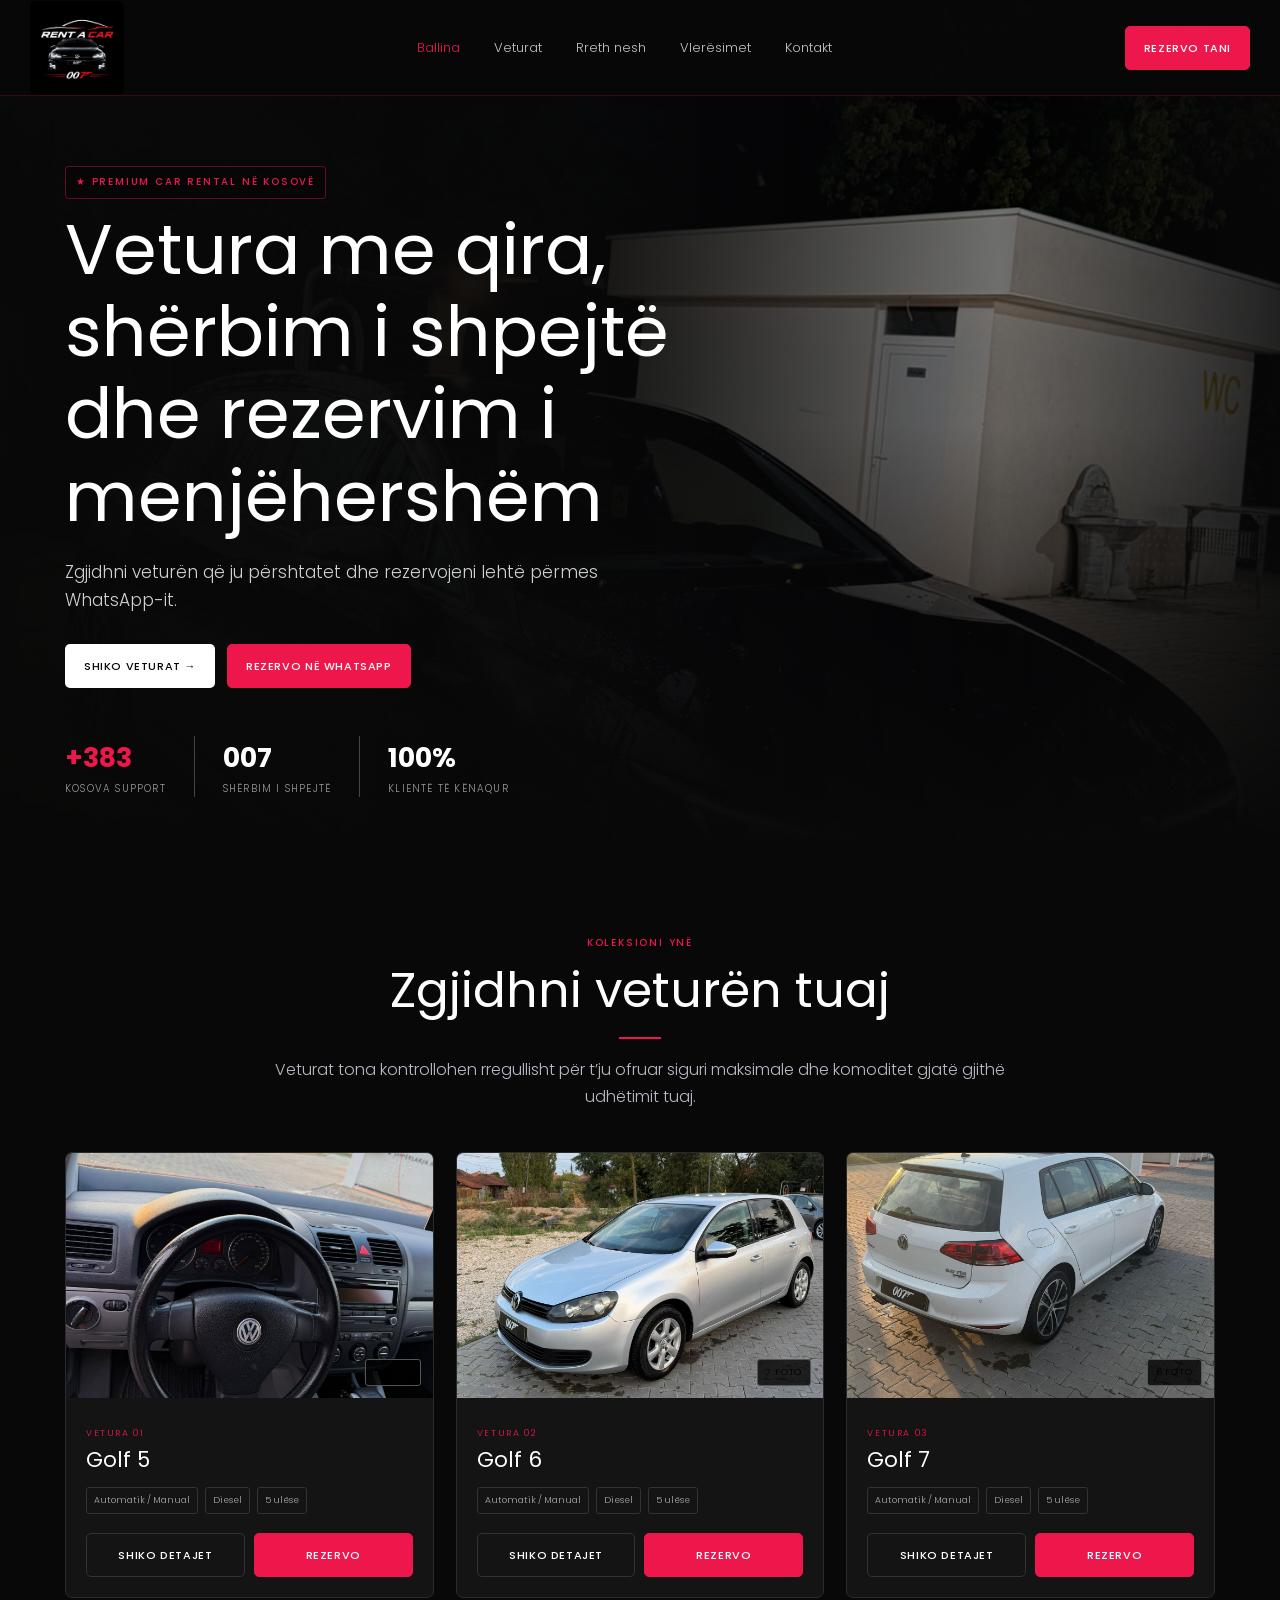
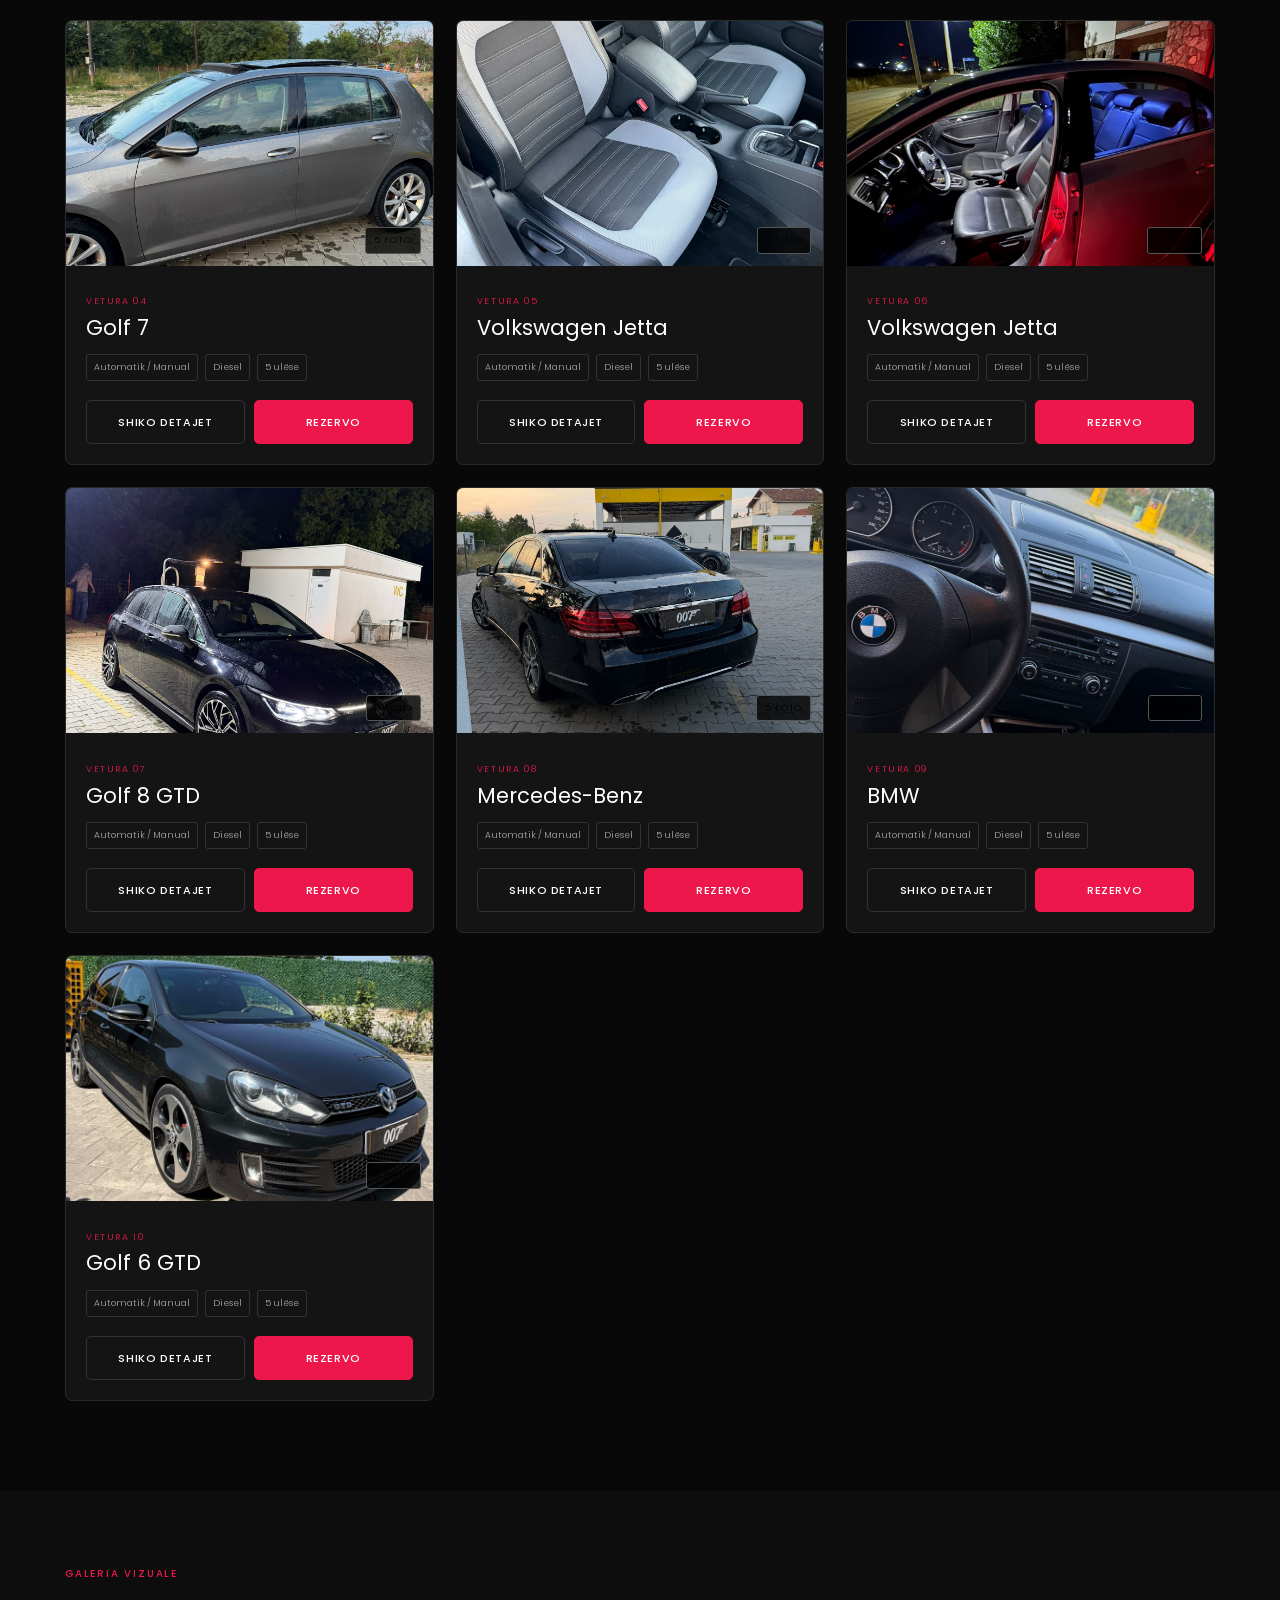
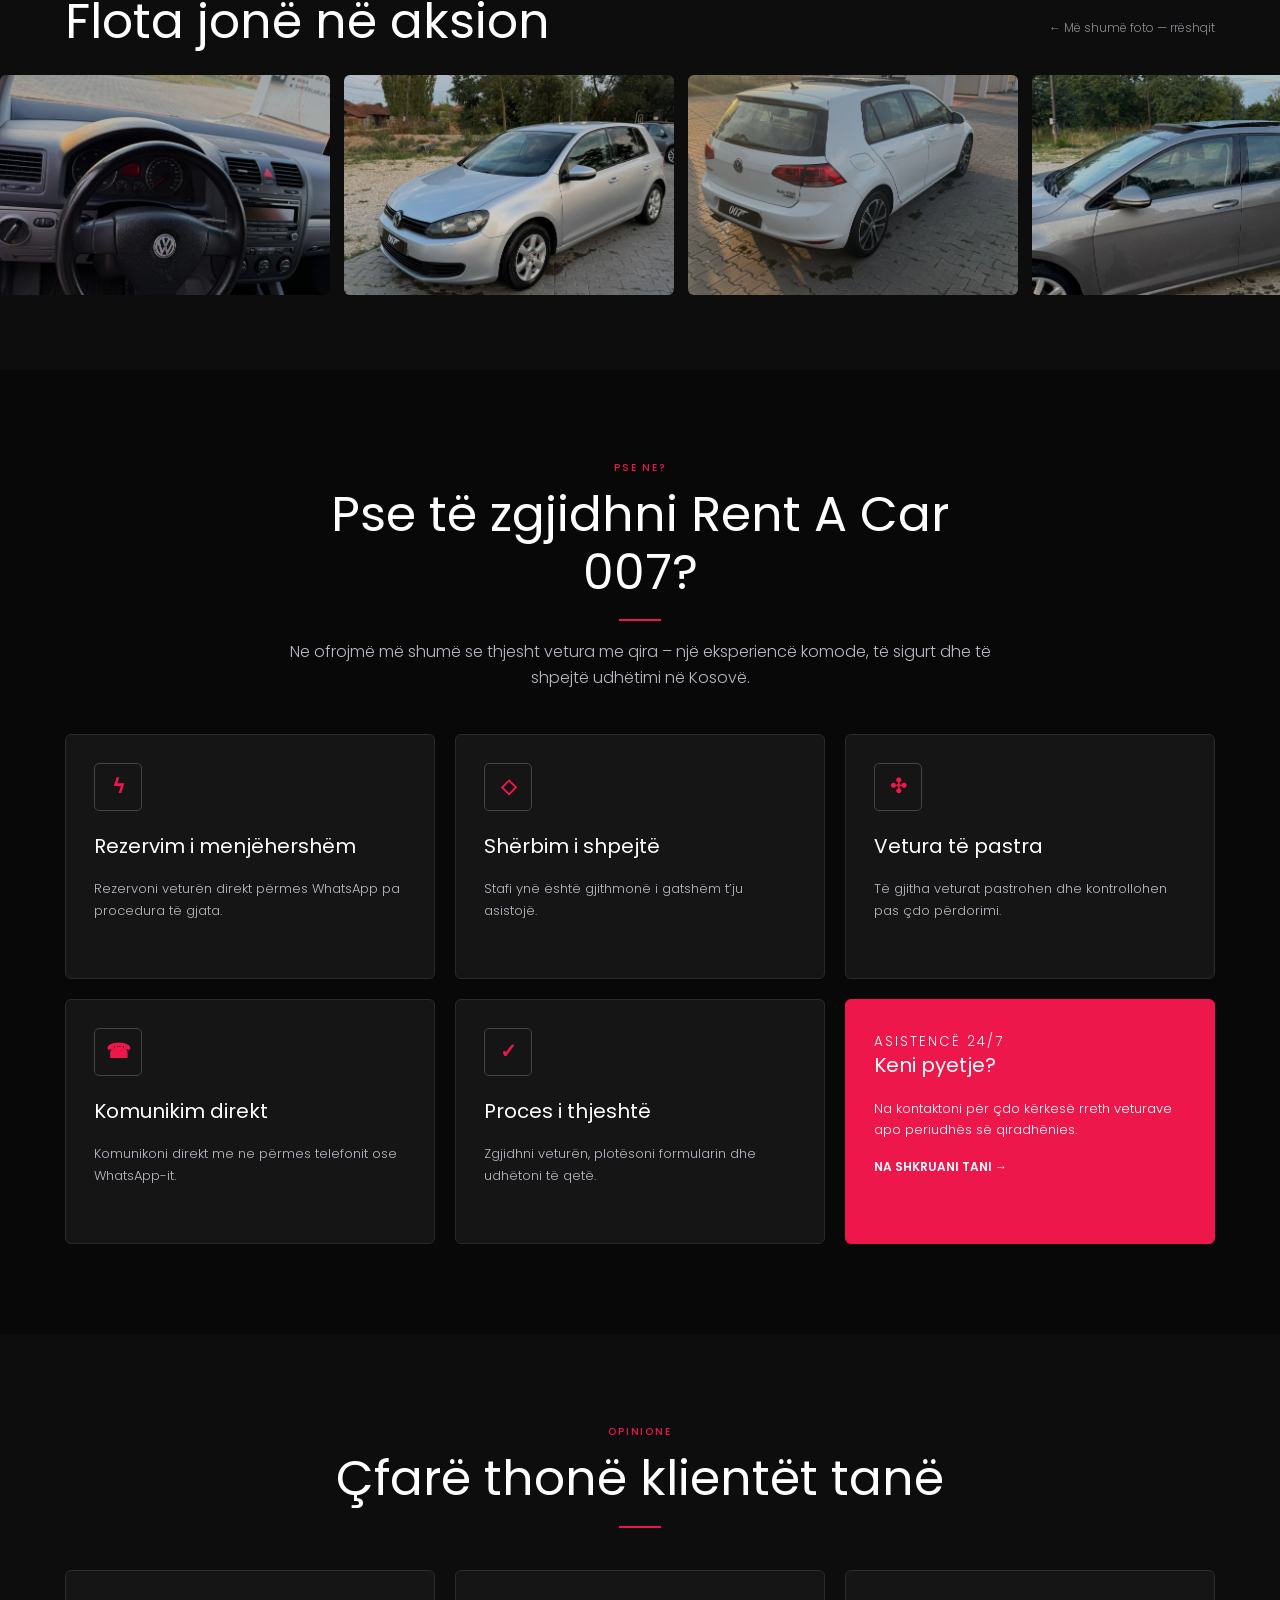
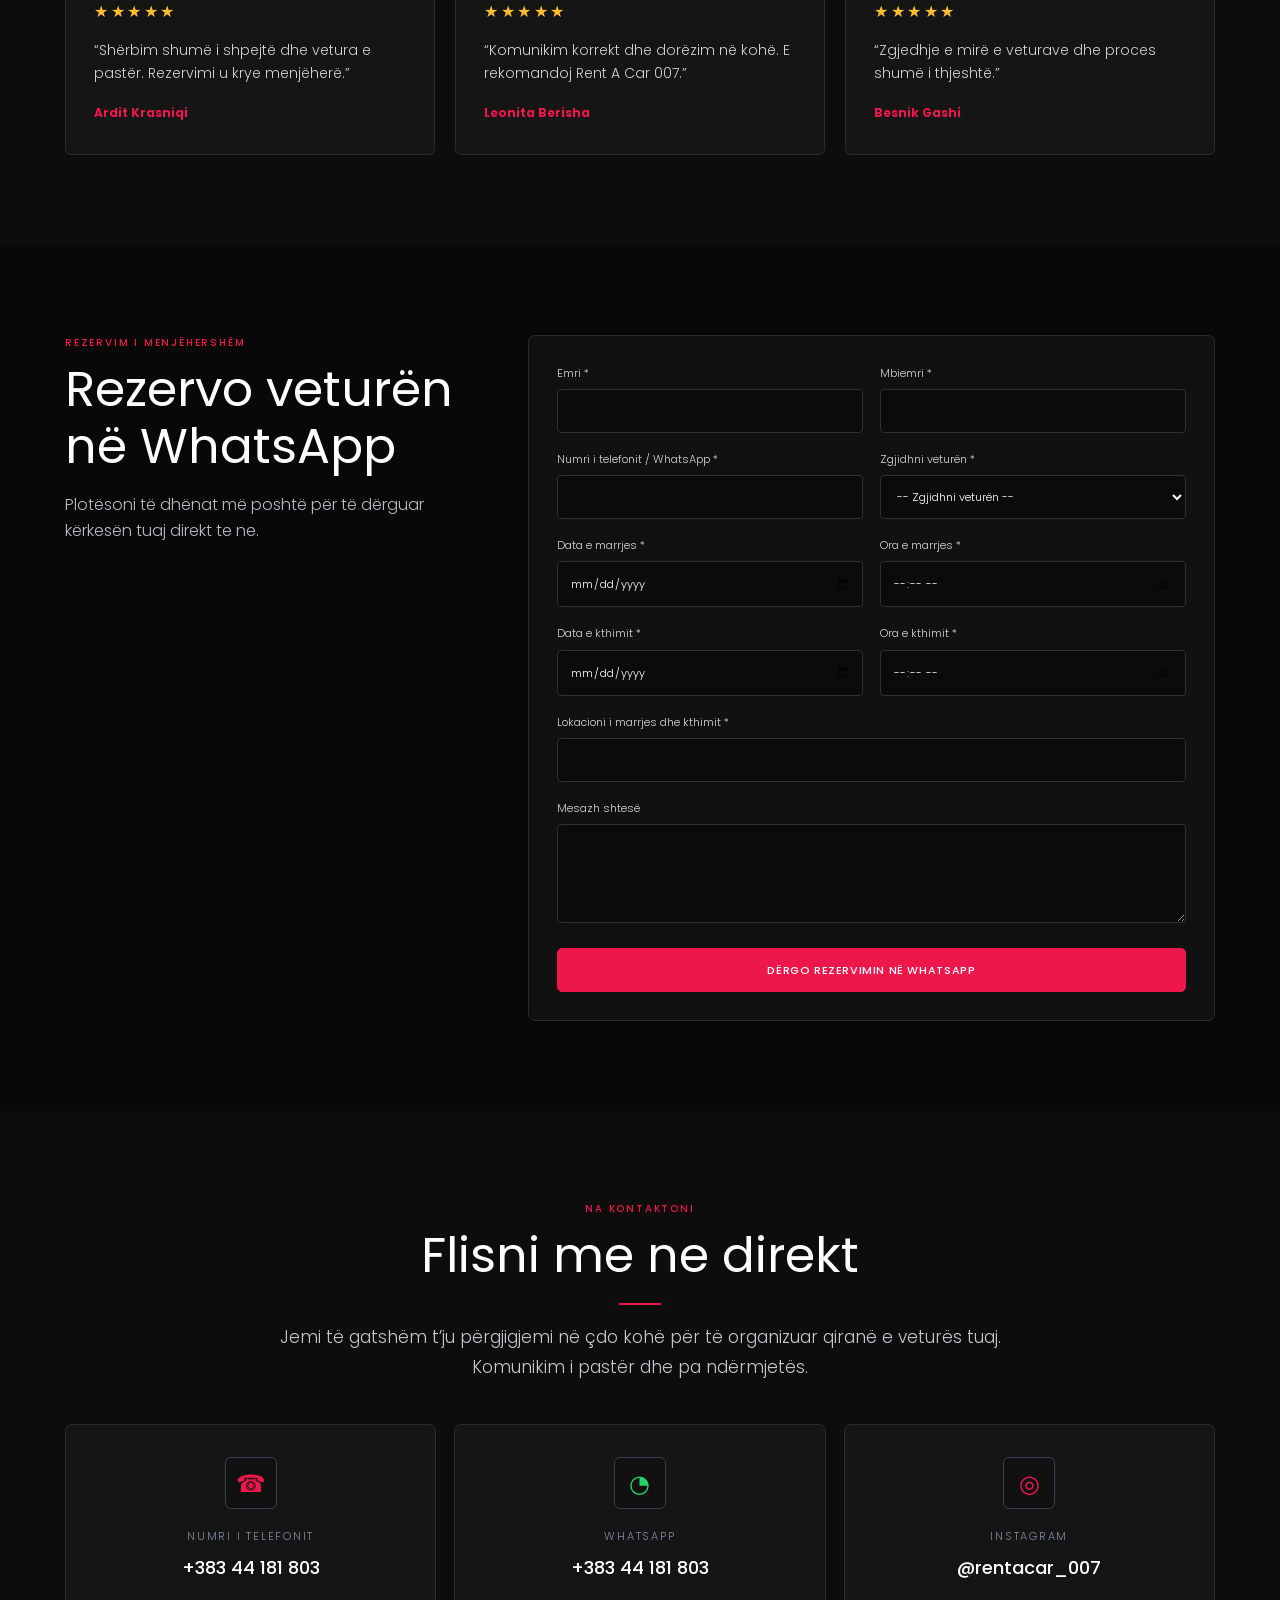
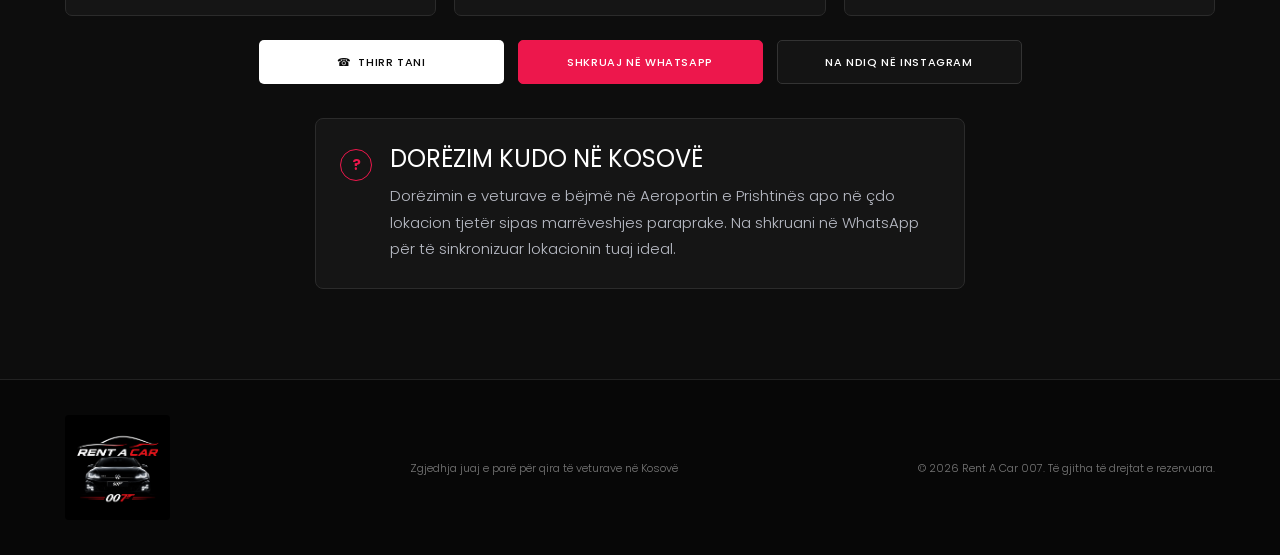
==== commit 991736ba: "Update website" ====
--- a/index.html
+++ b/index.html
@@ -1,4 +1,4 @@
-<!doctype html><html lang="sq"><head><meta charset="utf-8"><meta name="viewport" content="width=device-width,initial-scale=1"><meta name="theme-color" content="#080808"><link rel="icon" type="image/png" href="assets/logo/favicon.png"><link rel="apple-touch-icon" href="assets/logo/favicon.png"><title>Rent A Car 007 | Vetura me qira në Kosovë</title><meta name="description" content="Rent A Car 007 – vetura me qira dhe rezervim i shpejtë në Kosovë."><link rel="preconnect" href="https://fonts.googleapis.com"><link rel="preconnect" href="https://fonts.gstatic.com" crossorigin><link href="https://fonts.googleapis.com/css2?family=Poppins:wght@300;400;500;600&display=swap" rel="stylesheet"><link rel="stylesheet" href="css/style.css"></head>
+<!doctype html><html lang="sq"><head><meta charset="utf-8"><meta name="viewport" content="width=device-width,initial-scale=1"><meta name="theme-color" content="#080808"><link rel="icon" type="image/png" href="assets/logo/favicon.png"><link rel="apple-touch-icon" href="assets/logo/favicon.png"><title>Rent A Car 007 | Vetura me qira në Kosovë</title><meta name="description" content="Rent A Car 007 – vetura me qira dhe rezervim i shpejtë në Kosovë."><link rel="preconnect" href="https://fonts.googleapis.com"><link rel="preconnect" href="https://fonts.gstatic.com" crossorigin><link href="https://fonts.googleapis.com/css2?family=Poppins:wght@300;400;500;600&display=swap" rel="stylesheet"><link rel="stylesheet" href="css/style.css"><meta property="og:image" content="assets/logo/og-rentacar007.jpg"></head>
 <body><header class="site-header" id="siteHeader"><div class="header-inner container-wide"><a class="brand brand-logo" href="#ballina" aria-label="Rent A Car 007"><img src="assets/logo/rentacar007-logo.png" alt="Rent A Car 007 logo"></a><nav class="desktop-nav"><a href="#ballina" class="active">Ballina</a><a href="#veturat">Veturat</a><a href="#rreth-nesh">Rreth nesh</a><a href="#vleresimet">Vlerësimet</a><a href="#kontakt">Kontakt</a></nav><a class="button button-primary header-cta" href="#rezervimi">Rezervo tani</a><button class="menu-button" id="menuButton"><span></span><span></span><span></span></button></div></header>
 <aside class="mobile-menu" id="mobileMenu"><div class="mobile-menu-top"><a class="brand brand-logo" href="#ballina" aria-label="Rent A Car 007"><img src="assets/logo/rentacar007-logo.png" alt="Rent A Car 007 logo"></a><button class="menu-close" id="menuClose">×</button></div><a href="#ballina">Ballina</a><a href="#veturat">Veturat</a><a href="#rreth-nesh">Rreth nesh</a><a href="#vleresimet">Vlerësimet</a><a href="#kontakt">Kontakt</a><a class="button button-primary" href="#rezervimi">Rezervo tani</a></aside>
 <main><section class="hero" id="ballina"><img class="hero-car" src="assets/cars/07-vw-golf-8-gtd/01.jpg" alt="Rent A Car 007"><div class="hero-overlay"></div><div class="hero-content container"><div class="hero-copy"><p class="eyebrow outlined">★ PREMIUM CAR RENTAL NË KOSOVË</p><h1>Vetura me qira, shërbim i shpejtë dhe rezervim i menjëhershëm</h1><p class="hero-description">Zgjidhni veturën që ju përshtatet dhe rezervojeni lehtë përmes WhatsApp-it.</p><div class="hero-actions"><a class="button button-light" href="#veturat">Shiko veturat →</a><a class="button button-primary" href="https://wa.me/38344181803" target="_blank">Rezervo në WhatsApp</a></div><div class="hero-stats"><div><strong class="accent">+383</strong><span>Kosova support</span></div><div><strong>007</strong><span>Shërbim i shpejtë</span></div><div><strong>100%</strong><span>Klientë të kënaqur</span></div></div></div></div></section>
@@ -82,12 +82,21 @@
       <div class="vehicle-body"><p class="vehicle-number">VETURA 09</p><h3>BMW</h3>
       <div class="specs"><span>Automatik / Manual</span><span>Diesel</span><span>5 ulëse</span></div>
       <div class="vehicle-actions"><button class="button button-dark" onclick="openCar(8)">Shiko detajet</button><a class="button button-primary" href="#rezervimi" onclick="selectCar('BMW – Vetura 09')">Rezervo</a></div></div>
+    </article>
+<article class="vehicle-card reveal" data-car="9">
+      <button class="vehicle-image-wrap" type="button" onclick="openCar(9)" aria-label="Hap Golf 6 GTD">
+        <img src="assets/cars/10-vw-golf-6-gtd/01.jpg" alt="Golf 6 GTD" loading="lazy">
+        <span class="photo-count">8 FOTO</span>
+      </button>
+      <div class="vehicle-body"><p class="vehicle-number">VETURA 10</p><h3>Golf 6 GTD</h3>
+      <div class="specs"><span>Automatik / Manual</span><span>Diesel</span><span>5 ulëse</span></div>
+      <div class="vehicle-actions"><button class="button button-dark" onclick="openCar(9)">Shiko detajet</button><a class="button button-primary" href="#rezervimi" onclick="selectCar('Golf 6 GTD – Vetura 10')">Rezervo</a></div></div>
     </article></div></div></section>
 <section class="gallery-section"><div class="container gallery-heading"><div><p class="eyebrow">GALERIA VIZUALE</p><h2>Flota jonë në aksion</h2></div><p>← Më shumë foto — rrëshqit</p></div><div class="marquee"><div class="marquee-track"><button onclick="openCar(0)"><img src="assets/cars/01-vw-golf-5-i-kuq/01.jpg" alt="Golf 5" loading="lazy"></button><button onclick="openCar(1)"><img src="assets/cars/02-vw-golf-6-silver/01.jpg" alt="Golf 6" loading="lazy"></button><button onclick="openCar(2)"><img src="assets/cars/03-vw-golf-7-white/01.jpg" alt="Golf 7" loading="lazy"></button><button onclick="openCar(3)"><img src="assets/cars/04-vw-golf-7-i-hirit/01.jpg" alt="Golf 7" loading="lazy"></button><button onclick="openCar(4)"><img src="assets/cars/05-vw-jetta-diten/01.jpg" alt="Volkswagen Jetta" loading="lazy"></button><button onclick="openCar(5)"><img src="assets/cars/06-vw-jetta-naten/01.jpg" alt="Volkswagen Jetta" loading="lazy"></button><button onclick="openCar(6)"><img src="assets/cars/07-vw-golf-8-gtd/01.jpg" alt="Golf 8 GTD" loading="lazy"></button><button onclick="openCar(7)"><img src="assets/cars/08-mercedes/01.jpg" alt="Mercedes-Benz" loading="lazy"></button><button onclick="openCar(8)"><img src="assets/cars/09-bmw/01.jpg" alt="BMW" loading="lazy"></button><button onclick="openCar(0)"><img src="assets/cars/01-vw-golf-5-i-kuq/01.jpg" alt="Golf 5" loading="lazy"></button><button onclick="openCar(1)"><img src="assets/cars/02-vw-golf-6-silver/01.jpg" alt="Golf 6" loading="lazy"></button><button onclick="openCar(2)"><img src="assets/cars/03-vw-golf-7-white/01.jpg" alt="Golf 7" loading="lazy"></button><button onclick="openCar(3)"><img src="assets/cars/04-vw-golf-7-i-hirit/01.jpg" alt="Golf 7" loading="lazy"></button><button onclick="openCar(4)"><img src="assets/cars/05-vw-jetta-diten/01.jpg" alt="Volkswagen Jetta" loading="lazy"></button><button onclick="openCar(5)"><img src="assets/cars/06-vw-jetta-naten/01.jpg" alt="Volkswagen Jetta" loading="lazy"></button><button onclick="openCar(6)"><img src="assets/cars/07-vw-golf-8-gtd/01.jpg" alt="Golf 8 GTD" loading="lazy"></button><button onclick="openCar(7)"><img src="assets/cars/08-mercedes/01.jpg" alt="Mercedes-Benz" loading="lazy"></button><button onclick="openCar(8)"><img src="assets/cars/09-bmw/01.jpg" alt="BMW" loading="lazy"></button></div></div></section>
 <section class="section why-section" id="rreth-nesh"><div class="container"><div class="section-heading"><p class="eyebrow">PSE NE?</p><h2>Pse të zgjidhni Rent A Car 007?</h2><span></span><p>Ne ofrojmë më shumë se thjesht vetura me qira – një eksperiencë komode, të sigurt dhe të shpejtë udhëtimi në Kosovë.</p></div><div class="benefit-grid"><article><b>ϟ</b><h3>Rezervim i menjëhershëm</h3><p>Rezervoni veturën direkt përmes WhatsApp pa procedura të gjata.</p></article><article><b>◇</b><h3>Shërbim i shpejtë</h3><p>Stafi ynë është gjithmonë i gatshëm t’ju asistojë.</p></article><article><b>✣</b><h3>Vetura të pastra</h3><p>Të gjitha veturat pastrohen dhe kontrollohen pas çdo përdorimi.</p></article><article><b>☎</b><h3>Komunikim direkt</h3><p>Komunikoni direkt me ne përmes telefonit ose WhatsApp-it.</p></article><article><b>✓</b><h3>Proces i thjeshtë</h3><p>Zgjidhni veturën, plotësoni formularin dhe udhëtoni të qetë.</p></article><article class="red-card"><small>ASISTENCË 24/7</small><h3>Keni pyetje?</h3><p>Na kontaktoni për çdo kërkesë rreth veturave apo periudhës së qiradhënies.</p><a href="https://wa.me/38344181803" target="_blank">Na shkruani tani →</a></article></div></div></section>
 <section class="reviews" id="vleresimet"><div class="container"><div class="section-heading"><p class="eyebrow">OPINIONE</p><h2>Çfarë thonë klientët tanë</h2><span></span></div><div class="review-grid"><article><div>★★★★★</div><p>“Shërbim shumë i shpejtë dhe vetura e pastër. Rezervimi u krye menjëherë.”</p><strong>Ardit Krasniqi</strong></article><article><div>★★★★★</div><p>“Komunikim korrekt dhe dorëzim në kohë. E rekomandoj Rent A Car 007.”</p><strong>Leonita Berisha</strong></article><article><div>★★★★★</div><p>“Zgjedhje e mirë e veturave dhe proces shumë i thjeshtë.”</p><strong>Besnik Gashi</strong></article></div></div></section>
-<section class="section booking" id="rezervimi"><div class="container booking-grid"><div><p class="eyebrow">REZERVIM I MENJËHERSHËM</p><h2>Rezervo veturën në WhatsApp</h2><p>Plotësoni të dhënat më poshtë për të dërguar kërkesën tuaj direkt te ne.</p></div><form id="bookingForm"><div class="form-grid"><label>Emri *<input id="firstName" required></label><label>Mbiemri *<input id="lastName" required></label><label>Numri i telefonit / WhatsApp *<input id="phone" required></label><label>Zgjidhni veturën *<select id="carSelect" required><option value="">-- Zgjidhni veturën --</option><option value="Golf 5 – Vetura 01">Golf 5</option><option value="Golf 6 – Vetura 02">Golf 6</option><option value="Golf 7 – Vetura 03">Golf 7</option><option value="Golf 7 – Vetura 04">Golf 7</option><option value="Volkswagen Jetta – Vetura 05">Volkswagen Jetta</option><option value="Volkswagen Jetta – Vetura 06">Volkswagen Jetta</option><option value="Golf 8 GTD – Vetura 07">Golf 8 GTD</option><option value="Mercedes-Benz – Vetura 08">Mercedes-Benz</option><option value="BMW – Vetura 09">BMW</option></select></label><label>Data e marrjes *<input id="pickupDate" type="date" required></label><label>Ora e marrjes *<input id="pickupTime" type="time" required></label><label>Data e kthimit *<input id="returnDate" type="date" required></label><label>Ora e kthimit *<input id="returnTime" type="time" required></label><label class="full">Lokacioni i marrjes dhe kthimit *<input id="location" required></label><label class="full">Mesazh shtesë<textarea id="message" rows="4"></textarea></label></div><button class="button button-primary submit" type="submit">Dërgo rezervimin në WhatsApp</button></form></div></section>
+<section class="section booking" id="rezervimi"><div class="container booking-grid"><div><p class="eyebrow">REZERVIM I MENJËHERSHËM</p><h2>Rezervo veturën në WhatsApp</h2><p>Plotësoni të dhënat më poshtë për të dërguar kërkesën tuaj direkt te ne.</p></div><form id="bookingForm"><div class="form-grid"><label>Emri *<input id="firstName" required></label><label>Mbiemri *<input id="lastName" required></label><label>Numri i telefonit / WhatsApp *<input id="phone" required></label><label>Zgjidhni veturën *<select id="carSelect" required><option value="">-- Zgjidhni veturën --</option><option value="Golf 5 – Vetura 01">Golf 5</option><option value="Golf 6 – Vetura 02">Golf 6</option><option value="Golf 7 – Vetura 03">Golf 7</option><option value="Golf 7 – Vetura 04">Golf 7</option><option value="Volkswagen Jetta – Vetura 05">Volkswagen Jetta</option><option value="Volkswagen Jetta – Vetura 06">Volkswagen Jetta</option><option value="Golf 8 GTD – Vetura 07">Golf 8 GTD</option><option value="Mercedes-Benz – Vetura 08">Mercedes-Benz</option><option value="BMW – Vetura 09">BMW</option><option value="Golf 6 GTD – Vetura 10">Golf 6 GTD</option></select></label><label>Data e marrjes *<input id="pickupDate" type="date" required></label><label>Ora e marrjes *<input id="pickupTime" type="time" required></label><label>Data e kthimit *<input id="returnDate" type="date" required></label><label>Ora e kthimit *<input id="returnTime" type="time" required></label><label class="full">Lokacioni i marrjes dhe kthimit *<input id="location" required></label><label class="full">Mesazh shtesë<textarea id="message" rows="4"></textarea></label></div><button class="button button-primary submit" type="submit">Dërgo rezervimin në WhatsApp</button></form></div></section>
 <section class="section contact" id="kontakt"><div class="container"><div class="section-heading contact-heading"><p class="eyebrow">NA KONTAKTONI</p><h2>Flisni me ne direkt</h2><span></span><p>Jemi të gatshëm t’ju përgjigjemi në çdo kohë për të organizuar qiranë e veturës tuaj.<br>Komunikim i pastër dhe pa ndërmjetës.</p></div><div class="contact-cards"><article class="contact-info-card"><div class="contact-icon">☎</div><p>Numri i telefonit</p><a href="tel:+38344181803">+383 44 181 803</a></article><article class="contact-info-card"><div class="contact-icon whatsapp">◔</div><p>WhatsApp</p><a href="https://wa.me/38344181803" target="_blank">+383 44 181 803</a></article><article class="contact-info-card"><div class="contact-icon instagram">◎</div><p>Instagram</p><a href="https://instagram.com/rentacar_007" target="_blank">@rentacar_007</a></article></div><div class="contact-actions"><a class="button button-light" href="tel:+38344181803">☎&nbsp;&nbsp;Thirr tani</a><a class="button button-primary" href="https://wa.me/38344181803" target="_blank">Shkruaj në WhatsApp</a><a class="button button-dark" href="https://instagram.com/rentacar_007" target="_blank">Na ndiq në Instagram</a></div><div class="delivery-card"><div class="delivery-icon">?</div><div><h3>Dorëzim kudo në Kosovë</h3><p>Dorëzimin e veturave e bëjmë në Aeroportin e Prishtinës apo në çdo lokacion tjetër sipas marrëveshjes paraprake. Na shkruani në WhatsApp për të sinkronizuar lokacionin tuaj ideal.</p></div></div></div></section></main>
 <footer><div class="container footer-grid"><a class="brand brand-logo" href="#ballina" aria-label="Rent A Car 007"><img src="assets/logo/rentacar007-logo.png" alt="Rent A Car 007 logo"></a><p>Zgjedhja juaj e parë për qira të veturave në Kosovë</p><p>© 2026 Rent A Car 007. Të gjitha të drejtat e rezervuara.</p></div></footer>
 <div class="modal" id="carModal" hidden><div class="modal-backdrop" onclick="closeCar()"></div><div class="modal-panel"><button class="modal-close" onclick="closeCar()">×</button><div class="modal-gallery"><button class="arrow left" onclick="prevPhoto()">‹</button><img id="modalImage" alt=""><button class="arrow right" onclick="nextPhoto()">›</button></div><div class="thumbs" id="thumbs"></div><div class="modal-info"><p class="eyebrow" id="modalNumber"></p><h2 id="modalTitle"></h2><div class="modal-specs"><span>Viti: Sipas marrëveshjes</span><span>Transmisioni: Automatik / Manual</span><span>Karburanti: Diesel</span><span>Ulëse: 5</span></div><p class="notice">Çmimet tona janë të negociueshme dhe varen nga kohëzgjatja e qirasë.</p><a class="button button-primary" href="#rezervimi" onclick="reserveModal()">Rezervo me formë</a></div></div></div>
-<script>window.CARS=[{"name": "Golf 5", "bookingName": "Golf 5 – Vetura 01", "images": ["assets/cars/01-vw-golf-5-i-kuq/01.jpg", "assets/cars/01-vw-golf-5-i-kuq/02.jpg", "assets/cars/01-vw-golf-5-i-kuq/03.jpg", "assets/cars/01-vw-golf-5-i-kuq/04.jpg", "assets/cars/01-vw-golf-5-i-kuq/05.jpg"]}, {"name": "Golf 6", "bookingName": "Golf 6 – Vetura 02", "images": ["assets/cars/02-vw-golf-6-silver/01.jpg", "assets/cars/02-vw-golf-6-silver/02.jpg", "assets/cars/02-vw-golf-6-silver/03.jpg", "assets/cars/02-vw-golf-6-silver/04.jpg", "assets/cars/02-vw-golf-6-silver/05.jpg", "assets/cars/02-vw-golf-6-silver/06.jpg", "assets/cars/02-vw-golf-6-silver/07.jpg"]}, {"name": "Golf 7", "bookingName": "Golf 7 – Vetura 03", "images": ["assets/cars/03-vw-golf-7-white/01.jpg", "assets/cars/03-vw-golf-7-white/02.jpg", "assets/cars/03-vw-golf-7-white/03.jpg", "assets/cars/03-vw-golf-7-white/04.jpg", "assets/cars/03-vw-golf-7-white/05.jpg", "assets/cars/03-vw-golf-7-white/06.jpg"]}, {"name": "Golf 7", "bookingName": "Golf 7 – Vetura 04", "images": ["assets/cars/04-vw-golf-7-i-hirit/01.jpg", "assets/cars/04-vw-golf-7-i-hirit/02.jpg", "assets/cars/04-vw-golf-7-i-hirit/03.jpg", "assets/cars/04-vw-golf-7-i-hirit/04.jpg", "assets/cars/04-vw-golf-7-i-hirit/05.jpg"]}, {"name": "Volkswagen Jetta", "bookingName": "Volkswagen Jetta – Vetura 05", "images": ["assets/cars/05-vw-jetta-diten/01.jpg", "assets/cars/05-vw-jetta-diten/02.jpg", "assets/cars/05-vw-jetta-diten/03.jpg", "assets/cars/05-vw-jetta-diten/04.jpg", "assets/cars/05-vw-jetta-diten/05.jpg", "assets/cars/05-vw-jetta-diten/06.jpg", "assets/cars/05-vw-jetta-diten/07.jpg"]}, {"name": "Volkswagen Jetta", "bookingName": "Volkswagen Jetta – Vetura 06", "images": ["assets/cars/06-vw-jetta-naten/01.jpg", "assets/cars/06-vw-jetta-naten/02.jpg", "assets/cars/06-vw-jetta-naten/03.jpg"]}, {"name": "Golf 8 GTD", "bookingName": "Golf 8 GTD – Vetura 07", "images": ["assets/cars/07-vw-golf-8-gtd/01.jpg", "assets/cars/07-vw-golf-8-gtd/02.jpg", "assets/cars/07-vw-golf-8-gtd/03.jpg", "assets/cars/07-vw-golf-8-gtd/04.jpg", "assets/cars/07-vw-golf-8-gtd/05.jpg", "assets/cars/07-vw-golf-8-gtd/06.jpg", "assets/cars/07-vw-golf-8-gtd/07.jpg", "assets/cars/07-vw-golf-8-gtd/08.jpg", "assets/cars/07-vw-golf-8-gtd/09.jpg"]}, {"name": "Mercedes-Benz", "bookingName": "Mercedes-Benz – Vetura 08", "images": ["assets/cars/08-mercedes/01.jpg", "assets/cars/08-mercedes/02.jpg", "assets/cars/08-mercedes/03.jpg", "assets/cars/08-mercedes/04.jpg", "assets/cars/08-mercedes/05.jpg"]}, {"name": "BMW", "bookingName": "BMW – Vetura 09", "images": ["assets/cars/09-bmw/01.jpg", "assets/cars/09-bmw/02.jpg", "assets/cars/09-bmw/03.jpg", "assets/cars/09-bmw/04.jpg", "assets/cars/09-bmw/05.jpg", "assets/cars/09-bmw/06.jpg", "assets/cars/09-bmw/07.jpg"]}];</script><script src="js/script.js"></script></body></html>+<script>window.CARS=[{"name": "Golf 5", "bookingName": "Golf 5 – Vetura 01", "images": ["assets/cars/01-vw-golf-5-i-kuq/01.jpg", "assets/cars/01-vw-golf-5-i-kuq/02.jpg", "assets/cars/01-vw-golf-5-i-kuq/03.jpg", "assets/cars/01-vw-golf-5-i-kuq/04.jpg", "assets/cars/01-vw-golf-5-i-kuq/05.jpg"]}, {"name": "Golf 6", "bookingName": "Golf 6 – Vetura 02", "images": ["assets/cars/02-vw-golf-6-silver/01.jpg", "assets/cars/02-vw-golf-6-silver/02.jpg", "assets/cars/02-vw-golf-6-silver/03.jpg", "assets/cars/02-vw-golf-6-silver/04.jpg", "assets/cars/02-vw-golf-6-silver/05.jpg", "assets/cars/02-vw-golf-6-silver/06.jpg", "assets/cars/02-vw-golf-6-silver/07.jpg"]}, {"name": "Golf 7", "bookingName": "Golf 7 – Vetura 03", "images": ["assets/cars/03-vw-golf-7-white/01.jpg", "assets/cars/03-vw-golf-7-white/02.jpg", "assets/cars/03-vw-golf-7-white/03.jpg", "assets/cars/03-vw-golf-7-white/04.jpg", "assets/cars/03-vw-golf-7-white/05.jpg", "assets/cars/03-vw-golf-7-white/06.jpg"]}, {"name": "Golf 7", "bookingName": "Golf 7 – Vetura 04", "images": ["assets/cars/04-vw-golf-7-i-hirit/01.jpg", "assets/cars/04-vw-golf-7-i-hirit/02.jpg", "assets/cars/04-vw-golf-7-i-hirit/03.jpg", "assets/cars/04-vw-golf-7-i-hirit/04.jpg", "assets/cars/04-vw-golf-7-i-hirit/05.jpg"]}, {"name": "Volkswagen Jetta", "bookingName": "Volkswagen Jetta – Vetura 05", "images": ["assets/cars/05-vw-jetta-diten/01.jpg", "assets/cars/05-vw-jetta-diten/02.jpg", "assets/cars/05-vw-jetta-diten/03.jpg", "assets/cars/05-vw-jetta-diten/04.jpg", "assets/cars/05-vw-jetta-diten/05.jpg", "assets/cars/05-vw-jetta-diten/06.jpg", "assets/cars/05-vw-jetta-diten/07.jpg"]}, {"name": "Volkswagen Jetta", "bookingName": "Volkswagen Jetta – Vetura 06", "images": ["assets/cars/06-vw-jetta-naten/01.jpg", "assets/cars/06-vw-jetta-naten/02.jpg", "assets/cars/06-vw-jetta-naten/03.jpg"]}, {"name": "Golf 8 GTD", "bookingName": "Golf 8 GTD – Vetura 07", "images": ["assets/cars/07-vw-golf-8-gtd/01.jpg", "assets/cars/07-vw-golf-8-gtd/02.jpg", "assets/cars/07-vw-golf-8-gtd/03.jpg", "assets/cars/07-vw-golf-8-gtd/04.jpg", "assets/cars/07-vw-golf-8-gtd/05.jpg", "assets/cars/07-vw-golf-8-gtd/06.jpg", "assets/cars/07-vw-golf-8-gtd/07.jpg", "assets/cars/07-vw-golf-8-gtd/08.jpg", "assets/cars/07-vw-golf-8-gtd/09.jpg"]}, {"name": "Mercedes-Benz", "bookingName": "Mercedes-Benz – Vetura 08", "images": ["assets/cars/08-mercedes/01.jpg", "assets/cars/08-mercedes/02.jpg", "assets/cars/08-mercedes/03.jpg", "assets/cars/08-mercedes/04.jpg", "assets/cars/08-mercedes/05.jpg"]}, {"name": "BMW", "bookingName": "BMW – Vetura 09", "images": ["assets/cars/09-bmw/01.jpg", "assets/cars/09-bmw/02.jpg", "assets/cars/09-bmw/03.jpg", "assets/cars/09-bmw/04.jpg", "assets/cars/09-bmw/05.jpg", "assets/cars/09-bmw/06.jpg", "assets/cars/09-bmw/07.jpg"]}, {"name": "Golf 6 GTD", "bookingName": "Golf 6 GTD – Vetura 10", "images": ["assets/cars/10-vw-golf-6-gtd/01.jpg", "assets/cars/10-vw-golf-6-gtd/02.jpg", "assets/cars/10-vw-golf-6-gtd/03.jpg", "assets/cars/10-vw-golf-6-gtd/04.jpg", "assets/cars/10-vw-golf-6-gtd/05.jpg", "assets/cars/10-vw-golf-6-gtd/06.jpg", "assets/cars/10-vw-golf-6-gtd/07.jpg", "assets/cars/10-vw-golf-6-gtd/08.jpg"]}];</script><script src="js/script.js"></script></body></html>
--- a/css/style.css
+++ b/css/style.css
@@ -1,4 +1,4 @@
-:root{--bg:#080808;--bg2:#0d0d0d;--card:#181818;--border:#303030;--red:#ed174c;--white:#fff;--text:#b8bbc5;--muted:#7e8493;--container:1150px}*{box-sizing:border-box}html{scroll-behavior:smooth;background:var(--bg)}body{margin:0;background:var(--bg);color:#fff;font-family:Poppins,Arial,sans-serif;font-weight:300;line-height:1.65;overflow-x:hidden}body.no-scroll{overflow:hidden}img{display:block;max-width:100%}a{color:inherit;text-decoration:none}button,input,select,textarea{font:inherit}.container,.container-wide{width:min(calc(100% - 40px),var(--container));margin:auto}.container-wide{--container:1220px}.site-header{position:fixed;inset:0 0 auto;z-index:1000;height:72px;background:rgba(8,8,8,.93);border-bottom:1px solid rgba(237,23,76,.22);transition:.25s}.site-header.scrolled{box-shadow:0 12px 30px rgba(0,0,0,.4);backdrop-filter:blur(14px)}.header-inner{height:100%;display:flex;align-items:center;justify-content:space-between;gap:24px}.brand{display:inline-flex;align-items:center;gap:8px;letter-spacing:.14em}.brand span{font-size:11px;border-top:2px solid var(--red);border-bottom:2px solid var(--red);padding:4px 1px}.brand strong{font-size:30px;font-weight:600;line-height:1;color:#fff}.brand strong::first-letter{color:var(--red)}.desktop-nav{display:flex;gap:34px}.desktop-nav a{font-size:13px;color:#c4c4ca;padding:25px 0;position:relative}.desktop-nav a:hover,.desktop-nav a.active{color:var(--red)}.button{min-height:44px;display:inline-flex;align-items:center;justify-content:center;border:1px solid transparent;border-radius:5px;padding:12px 18px;text-transform:uppercase;letter-spacing:.055em;font-size:11px;font-weight:500;cursor:pointer;transition:.18s}.button:hover{transform:translateY(-2px)}.button-primary{background:var(--red);border-color:var(--red);color:#fff}.button-light{background:#fff;color:#080808}.button-dark{background:#141414;border-color:#333;color:#fff}.menu-button{display:none;width:46px;height:46px;background:#111;border:1px solid #333;border-radius:5px;place-content:center;gap:5px}.menu-button span{display:block;width:20px;height:1px;background:#fff}.mobile-menu{position:fixed;z-index:1200;right:0;top:0;width:min(88vw,360px);height:100vh;background:#0b0b0b;border-left:1px solid rgba(237,23,76,.3);padding:22px;transform:translateX(102%);transition:.25s;display:grid;align-content:start;gap:7px}.mobile-menu.open{transform:none}.mobile-menu>a:not(.button){padding:15px 0;border-bottom:1px solid #222}.menu-close,.modal-close{margin-left:auto;width:44px;height:44px;border:1px solid #333;border-radius:50%;background:#111;color:#fff;font-size:26px}.hero{position:relative;min-height:720px;display:flex;align-items:center;overflow:hidden;padding-top:72px;background:#070707}.hero-car{position:absolute;inset:0;width:100%;height:100%;object-fit:cover;object-position:center 60%;filter:brightness(.47) saturate(.85) contrast(1.1);transform:scale(1.03)}.hero-overlay{position:absolute;inset:0;background:linear-gradient(90deg,rgba(8,8,8,.98) 0%,rgba(8,8,8,.92) 42%,rgba(8,8,8,.25) 78%,rgba(8,8,8,.82) 100%),linear-gradient(180deg,transparent 50%,#080808 100%)}.hero-content{position:relative;z-index:2}.hero-copy{max-width:700px;padding:70px 0 48px}.eyebrow{color:var(--red);font-size:10px;letter-spacing:.18em;font-weight:500;margin:0 0 10px}.outlined{display:inline-block;border:1px solid rgba(237,23,76,.4);border-radius:4px;padding:7px 10px;background:rgba(0,0,0,.2)}h1,h2,h3{line-height:1.17;margin-top:0;font-weight:400}h1{font-size:clamp(38px,5.5vw,74px);max-width:850px;margin-bottom:20px}h2{font-size:clamp(31px,4vw,49px);margin-bottom:13px}.hero-description{color:#d0d1d6;font-size:17px;max-width:570px}.hero-actions{display:flex;gap:12px;flex-wrap:wrap;margin:30px 0 48px}.hero-stats{display:flex;gap:0}.hero-stats>div{display:grid;padding:0 28px;border-left:1px solid #444}.hero-stats>div:first-child{padding-left:0;border:0}.hero-stats strong{font-size:27px}.hero-stats .accent{color:var(--red)}.hero-stats span{font-size:10px;color:#999;text-transform:uppercase;letter-spacing:.12em}.section{padding:90px 0}.section-heading{text-align:center;max-width:730px;margin:0 auto 42px}.section-heading>span{display:block;width:42px;height:2px;background:var(--red);margin:18px auto}.section-heading>p:last-child{color:var(--text)}.vehicles-section{background:#080808}.vehicle-grid{display:grid;grid-template-columns:repeat(3,1fr);gap:22px}.vehicle-card{background:#141414;border:1px solid #2a2a2a;border-radius:7px;overflow:hidden;transition:.22s}.vehicle-card:hover{transform:translateY(-5px);border-color:rgba(237,23,76,.55);box-shadow:0 20px 50px rgba(0,0,0,.35)}.vehicle-image-wrap{width:100%;height:245px;padding:0;border:0;background:#111;position:relative;cursor:pointer;overflow:hidden}.vehicle-image-wrap img{width:100%;height:100%;object-fit:cover;object-position:center 55%;transition:.35s}.vehicle-card:hover img{transform:scale(1.04)}.photo-count{position:absolute;right:12px;bottom:12px;background:rgba(0,0,0,.78);border:1px solid #555;border-radius:3px;padding:5px 8px;font-size:9px;letter-spacing:.1em}.vehicle-body{padding:20px}.vehicle-number{color:var(--red);font-size:9px;letter-spacing:.18em;margin:0 0 7px}.vehicle-body h3{font-size:21px;margin-bottom:14px}.specs{display:flex;gap:7px;flex-wrap:wrap;margin-bottom:19px}.specs span{font-size:9px;color:#a7a7ad;border:1px solid #333;padding:5px 7px;border-radius:3px}.vehicle-actions{display:grid;grid-template-columns:1fr 1fr;gap:9px}.gallery-section{padding:75px 0;background:#0d0d0d;overflow:hidden}.gallery-heading{display:flex;align-items:end;justify-content:space-between;margin-bottom:25px}.gallery-heading h2{margin-bottom:0}.gallery-heading>p{color:#8c8c94;font-size:12px}.marquee{overflow:hidden}.marquee-track{display:flex;width:max-content;gap:14px;animation:marquee 42s linear infinite}.marquee-track:hover{animation-play-state:paused}.marquee button{border:0;padding:0;background:none;cursor:pointer}.marquee img{width:330px;height:220px;object-fit:cover;border-radius:6px;filter:brightness(.82);transition:.2s}.marquee img:hover{filter:brightness(1)}@keyframes marquee{to{transform:translateX(-50%)}}.why-section{background:#080808}.benefit-grid{display:grid;grid-template-columns:repeat(3,1fr);gap:20px}.benefit-grid article{min-height:245px;background:#151515;border:1px solid #2a2a2a;border-radius:6px;padding:28px}.benefit-grid b{display:grid;place-items:center;width:48px;height:48px;border:1px solid #444;border-radius:5px;color:var(--red);font-size:20px;margin-bottom:24px}.benefit-grid h3{font-size:20px}.benefit-grid p{color:var(--text);font-size:13px}.benefit-grid .red-card{background:var(--red);border-color:var(--red)}.red-card small{letter-spacing:.15em}.red-card p{color:#fff}.red-card a{font-size:12px;text-transform:uppercase;font-weight:600}.reviews{padding:90px 0;background:#0d0d0d}.review-grid{display:grid;grid-template-columns:repeat(3,1fr);gap:20px}.review-grid article{background:#151515;border:1px solid #2c2c2c;border-radius:6px;padding:28px}.review-grid article div{color:#ffbd2e;letter-spacing:.16em}.review-grid p{color:#d1d1d5;font-size:14px}.review-grid strong{font-size:12px;color:var(--red)}.booking{background:#080808}.booking-grid{display:grid;grid-template-columns:.8fr 1.4fr;gap:70px;align-items:start}.booking-grid>div>p:last-child{color:var(--text)}form{background:#111;border:1px solid #2a2a2a;border-radius:7px;padding:28px}.form-grid{display:grid;grid-template-columns:1fr 1fr;gap:17px}.form-grid label{font-size:11px;color:#d6d6da}.form-grid .full{grid-column:1/-1}input,select,textarea{width:100%;margin-top:7px;border:1px solid #303030;background:#0b0b0b;color:#fff;border-radius:4px;padding:12px;outline:0}input:focus,select:focus,textarea:focus{border-color:var(--red)}textarea{resize:vertical}.submit{width:100%;margin-top:20px}.contact{background:#0d0d0d}.contact-grid{display:grid;grid-template-columns:1fr 1fr;gap:60px}.contact-grid>div>p:last-child{color:var(--text)}.contact-card{background:#151515;border:1px solid #2b2b2b;border-radius:7px;padding:28px}.contact-card p{font-size:10px;color:#85858c;text-transform:uppercase;letter-spacing:.12em;margin-bottom:3px}.contact-card a{display:block;font-size:20px;margin-bottom:19px}.contact-card a:hover{color:var(--red)}footer{padding:35px 0;border-top:1px solid #222;background:#070707}.footer-grid{display:flex;align-items:center;justify-content:space-between;gap:20px}.footer-grid p{margin:0;color:#777;font-size:11px}.modal[hidden]{display:none}.modal{position:fixed;inset:0;z-index:2000;display:grid;place-items:center;padding:18px}.modal-backdrop{position:absolute;inset:0;background:rgba(0,0,0,.86);backdrop-filter:blur(7px)}.modal-panel{position:relative;width:min(950px,100%);max-height:94vh;overflow:auto;background:#0d0d0d;border:1px solid #333;border-radius:8px}.modal-close{position:absolute;right:14px;top:14px;z-index:3;background:rgba(0,0,0,.75)}.modal-gallery{position:relative;height:min(58vh,560px);background:#050505;display:grid;place-items:center}.modal-gallery img{width:100%;height:100%;object-fit:contain}.arrow{position:absolute;z-index:2;top:50%;transform:translateY(-50%);width:44px;height:60px;border:1px solid #444;background:rgba(0,0,0,.65);color:#fff;font-size:36px}.arrow.left{left:12px}.arrow.right{right:12px}.thumbs{display:flex;gap:8px;padding:11px;overflow-x:auto;background:#080808}.thumbs button{flex:0 0 84px;height:58px;padding:0;border:2px solid transparent;background:none}.thumbs button.active{border-color:var(--red)}.thumbs img{width:100%;height:100%;object-fit:cover}.modal-info{padding:26px}.modal-info h2{margin-bottom:15px}.modal-specs{display:grid;grid-template-columns:1fr 1fr;gap:10px;color:#bbb;font-size:12px}.modal-specs span{border:1px solid #303030;padding:10px;border-radius:4px}.notice{color:#aaa;font-size:12px;border-left:2px solid var(--red);padding-left:12px;margin:20px 0}
+:root{--bg:#080808;--bg2:#0d0d0d;--card:#181818;--border:#303030;--red:#ed174c;--white:#fff;--text:#b8bbc5;--muted:#7e8493;--container:1150px}*{box-sizing:border-box}html{scroll-behavior:smooth;background:var(--bg)}body{margin:0;background:var(--bg);color:#fff;font-family:Poppins,Arial,sans-serif;font-weight:300;line-height:1.65;overflow-x:hidden}body.no-scroll{overflow:hidden}img{display:block;max-width:100%}a{color:inherit;text-decoration:none}button,input,select,textarea{font:inherit}.container,.container-wide{width:min(calc(100% - 40px),var(--container));margin:auto}.container-wide{--container:1220px}.site-header{position:fixed;inset:0 0 auto;z-index:1000;height:72px;background:rgba(8,8,8,.93);border-bottom:1px solid rgba(237,23,76,.22);transition:.25s}.site-header.scrolled{box-shadow:0 12px 30px rgba(0,0,0,.4);backdrop-filter:blur(14px)}.header-inner{height:100%;display:flex;align-items:center;justify-content:space-between;gap:24px}.brand{display:inline-flex;align-items:center;gap:8px;letter-spacing:.14em}.brand span{font-size:11px;border-top:2px solid var(--red);border-bottom:2px solid var(--red);padding:4px 1px}.brand strong{font-size:30px;font-weight:600;line-height:1;color:#fff}.brand strong::first-letter{color:var(--red)}.desktop-nav{display:flex;gap:34px}.desktop-nav a{font-size:13px;color:#c4c4ca;padding:25px 0;position:relative}.desktop-nav a:hover,.desktop-nav a.active{color:var(--red)}.button{min-height:44px;display:inline-flex;align-items:center;justify-content:center;border:1px solid transparent;border-radius:5px;padding:12px 18px;text-transform:uppercase;letter-spacing:.055em;font-size:11px;font-weight:500;cursor:pointer;transition:.18s}.button:hover{transform:translateY(-2px)}.button-primary{background:var(--red);border-color:var(--red);color:#fff}.button-light{background:#fff;color:#080808}.button-dark{background:#141414;border-color:#333;color:#fff}.menu-button{display:none;width:46px;height:46px;background:#111;border:1px solid #333;border-radius:5px;place-content:center;gap:5px}.menu-button span{display:block;width:20px;height:1px;background:#fff}.mobile-menu{position:fixed;z-index:1200;right:0;top:0;width:min(88vw,360px);height:100vh;background:#0b0b0b;border-left:1px solid rgba(237,23,76,.3);padding:22px;transform:translateX(102%);transition:.25s;display:grid;align-content:start;gap:7px}.mobile-menu.open{transform:none}.mobile-menu>a:not(.button){padding:15px 0;border-bottom:1px solid #222}.menu-close,.modal-close{margin-left:auto;width:44px;height:44px;border:1px solid #333;border-radius:50%;background:#111;color:#fff;font-size:26px}.hero{position:relative;min-height:720px;display:flex;align-items:center;overflow:hidden;padding-top:72px;background:#070707}.hero-car{position:absolute;inset:0;width:100%;height:100%;object-fit:cover;object-position:center center;filter:brightness(.62) saturate(.95) contrast(1.08);transform:scale(1.12)}.hero-overlay{position:absolute;inset:0;background:linear-gradient(90deg,rgba(8,8,8,.98) 0%,rgba(8,8,8,.92) 42%,rgba(8,8,8,.25) 78%,rgba(8,8,8,.82) 100%),linear-gradient(180deg,transparent 50%,#080808 100%)}.hero-content{position:relative;z-index:2}.hero-copy{max-width:700px;padding:70px 0 48px}.eyebrow{color:var(--red);font-size:10px;letter-spacing:.18em;font-weight:500;margin:0 0 10px}.outlined{display:inline-block;border:1px solid rgba(237,23,76,.4);border-radius:4px;padding:7px 10px;background:rgba(0,0,0,.2)}h1,h2,h3{line-height:1.17;margin-top:0;font-weight:400}h1{font-size:clamp(38px,5.5vw,74px);max-width:850px;margin-bottom:20px}h2{font-size:clamp(31px,4vw,49px);margin-bottom:13px}.hero-description{color:#d0d1d6;font-size:17px;max-width:570px}.hero-actions{display:flex;gap:12px;flex-wrap:wrap;margin:30px 0 48px}.hero-stats{display:flex;gap:0}.hero-stats>div{display:grid;padding:0 28px;border-left:1px solid #444}.hero-stats>div:first-child{padding-left:0;border:0}.hero-stats strong{font-size:27px}.hero-stats .accent{color:var(--red)}.hero-stats span{font-size:10px;color:#999;text-transform:uppercase;letter-spacing:.12em}.section{padding:90px 0}.section-heading{text-align:center;max-width:730px;margin:0 auto 42px}.section-heading>span{display:block;width:42px;height:2px;background:var(--red);margin:18px auto}.section-heading>p:last-child{color:var(--text)}.vehicles-section{background:#080808}.vehicle-grid{display:grid;grid-template-columns:repeat(3,1fr);gap:22px}.vehicle-card{background:#141414;border:1px solid #2a2a2a;border-radius:7px;overflow:hidden;transition:.22s}.vehicle-card:hover{transform:translateY(-5px);border-color:rgba(237,23,76,.55);box-shadow:0 20px 50px rgba(0,0,0,.35)}.vehicle-image-wrap{width:100%;height:245px;padding:0;border:0;background:#111;position:relative;cursor:pointer;overflow:hidden}.vehicle-image-wrap img{width:100%;height:100%;object-fit:cover;object-position:center 55%;transition:.35s}.vehicle-card:hover img{transform:scale(1.04)}.photo-count{position:absolute;right:12px;bottom:12px;background:rgba(0,0,0,.78);border:1px solid #555;border-radius:3px;padding:5px 8px;font-size:9px;letter-spacing:.1em}.vehicle-body{padding:20px}.vehicle-number{color:var(--red);font-size:9px;letter-spacing:.18em;margin:0 0 7px}.vehicle-body h3{font-size:21px;margin-bottom:14px}.specs{display:flex;gap:7px;flex-wrap:wrap;margin-bottom:19px}.specs span{font-size:9px;color:#a7a7ad;border:1px solid #333;padding:5px 7px;border-radius:3px}.vehicle-actions{display:grid;grid-template-columns:1fr 1fr;gap:9px}.gallery-section{padding:75px 0;background:#0d0d0d;overflow:hidden}.gallery-heading{display:flex;align-items:end;justify-content:space-between;margin-bottom:25px}.gallery-heading h2{margin-bottom:0}.gallery-heading>p{color:#8c8c94;font-size:12px}.marquee{overflow:hidden}.marquee-track{display:flex;width:max-content;gap:14px;animation:marquee 42s linear infinite}.marquee-track:hover{animation-play-state:paused}.marquee button{border:0;padding:0;background:none;cursor:pointer}.marquee img{width:330px;height:220px;object-fit:cover;border-radius:6px;filter:brightness(.82);transition:.2s}.marquee img:hover{filter:brightness(1)}@keyframes marquee{to{transform:translateX(-50%)}}.why-section{background:#080808}.benefit-grid{display:grid;grid-template-columns:repeat(3,1fr);gap:20px}.benefit-grid article{min-height:245px;background:#151515;border:1px solid #2a2a2a;border-radius:6px;padding:28px}.benefit-grid b{display:grid;place-items:center;width:48px;height:48px;border:1px solid #444;border-radius:5px;color:var(--red);font-size:20px;margin-bottom:24px}.benefit-grid h3{font-size:20px}.benefit-grid p{color:var(--text);font-size:13px}.benefit-grid .red-card{background:var(--red);border-color:var(--red)}.red-card small{letter-spacing:.15em}.red-card p{color:#fff}.red-card a{font-size:12px;text-transform:uppercase;font-weight:600}.reviews{padding:90px 0;background:#0d0d0d}.review-grid{display:grid;grid-template-columns:repeat(3,1fr);gap:20px}.review-grid article{background:#151515;border:1px solid #2c2c2c;border-radius:6px;padding:28px}.review-grid article div{color:#ffbd2e;letter-spacing:.16em}.review-grid p{color:#d1d1d5;font-size:14px}.review-grid strong{font-size:12px;color:var(--red)}.booking{background:#080808}.booking-grid{display:grid;grid-template-columns:.8fr 1.4fr;gap:70px;align-items:start}.booking-grid>div>p:last-child{color:var(--text)}form{background:#111;border:1px solid #2a2a2a;border-radius:7px;padding:28px}.form-grid{display:grid;grid-template-columns:1fr 1fr;gap:17px}.form-grid label{font-size:11px;color:#d6d6da}.form-grid .full{grid-column:1/-1}input,select,textarea{width:100%;margin-top:7px;border:1px solid #303030;background:#0b0b0b;color:#fff;border-radius:4px;padding:12px;outline:0}input:focus,select:focus,textarea:focus{border-color:var(--red)}textarea{resize:vertical}.submit{width:100%;margin-top:20px}.contact{background:#0d0d0d}.contact-grid{display:grid;grid-template-columns:1fr 1fr;gap:60px}.contact-grid>div>p:last-child{color:var(--text)}.contact-card{background:#151515;border:1px solid #2b2b2b;border-radius:7px;padding:28px}.contact-card p{font-size:10px;color:#85858c;text-transform:uppercase;letter-spacing:.12em;margin-bottom:3px}.contact-card a{display:block;font-size:20px;margin-bottom:19px}.contact-card a:hover{color:var(--red)}footer{padding:35px 0;border-top:1px solid #222;background:#070707}.footer-grid{display:flex;align-items:center;justify-content:space-between;gap:20px}.footer-grid p{margin:0;color:#777;font-size:11px}.modal[hidden]{display:none}.modal{position:fixed;inset:0;z-index:2000;display:grid;place-items:center;padding:18px}.modal-backdrop{position:absolute;inset:0;background:rgba(0,0,0,.86);backdrop-filter:blur(7px)}.modal-panel{position:relative;width:min(950px,100%);max-height:94vh;overflow:auto;background:#0d0d0d;border:1px solid #333;border-radius:8px}.modal-close{position:absolute;right:14px;top:14px;z-index:3;background:rgba(0,0,0,.75)}.modal-gallery{position:relative;height:min(58vh,560px);background:#050505;display:grid;place-items:center}.modal-gallery img{width:100%;height:100%;object-fit:contain}.arrow{position:absolute;z-index:2;top:50%;transform:translateY(-50%);width:44px;height:60px;border:1px solid #444;background:rgba(0,0,0,.65);color:#fff;font-size:36px}.arrow.left{left:12px}.arrow.right{right:12px}.thumbs{display:flex;gap:8px;padding:11px;overflow-x:auto;background:#080808}.thumbs button{flex:0 0 84px;height:58px;padding:0;border:2px solid transparent;background:none}.thumbs button.active{border-color:var(--red)}.thumbs img{width:100%;height:100%;object-fit:cover}.modal-info{padding:26px}.modal-info h2{margin-bottom:15px}.modal-specs{display:grid;grid-template-columns:1fr 1fr;gap:10px;color:#bbb;font-size:12px}.modal-specs span{border:1px solid #303030;padding:10px;border-radius:4px}.notice{color:#aaa;font-size:12px;border-left:2px solid var(--red);padding-left:12px;margin:20px 0}
 @media(max-width:900px){.desktop-nav,.header-cta{display:none}.menu-button{display:grid}.hero{min-height:680px}.hero-car{object-position:64% center}.vehicle-grid,.benefit-grid,.review-grid{grid-template-columns:repeat(2,1fr)}.booking-grid,.contact-grid{grid-template-columns:1fr;gap:35px}.footer-grid{flex-direction:column;text-align:center}}@media(max-width:620px){.container,.container-wide{width:min(calc(100% - 28px),var(--container))}.section{padding:70px 0}.hero{min-height:720px;align-items:end}.hero-copy{padding:75px 0 38px}.hero-overlay{background:linear-gradient(180deg,rgba(8,8,8,.22),rgba(8,8,8,.8) 42%,#080808 92%)}.hero-car{object-position:center 38%;height:70%}.hero-stats{justify-content:space-between}.hero-stats>div{padding:0 12px}.hero-stats strong{font-size:21px}.hero-stats span{font-size:8px}.vehicle-grid,.benefit-grid,.review-grid{grid-template-columns:1fr}.vehicle-image-wrap{height:255px}.gallery-heading{align-items:start;flex-direction:column}.gallery-heading>p{margin-top:8px}.marquee img{width:270px;height:185px}.form-grid{grid-template-columns:1fr}.form-grid .full{grid-column:auto}.footer-grid{align-items:center}.modal{padding:0}.modal-panel{max-height:100vh;height:100%;border-radius:0}.modal-gallery{height:44vh}.modal-specs{grid-template-columns:1fr}}
 
 .brand-logo{display:inline-flex;align-items:center}.brand-logo img{width:142px;height:auto;display:block;object-fit:contain}
@@ -105,3 +105,32 @@
   .vehicle-image-wrap{height:230px}
   .marquee img{width:235px;height:165px}
 }
+
+/* Logo e re katrore Rent A Car 007 */
+.brand-logo img{width:64px!important;height:64px!important;object-fit:contain!important;border-radius:4px}
+.mobile-menu-top .brand-logo img{width:72px!important;height:72px!important}
+.footer-grid .brand-logo img{width:86px!important;height:86px!important}
+@media(max-width:620px){.brand-logo img{width:56px!important;height:56px!important}.mobile-menu-top .brand-logo img{width:66px!important;height:66px!important}}
+
+/* Logo më e madhe dhe e dukshme në header */
+.site-header{height:96px}
+.header-inner{height:96px}
+.hero{padding-top:96px}
+.header-inner .brand-logo img{width:94px!important;height:94px!important;object-fit:contain!important;border-radius:6px}
+.mobile-menu-top .brand-logo img{width:86px!important;height:86px!important}
+.footer-grid .brand-logo img{width:105px!important;height:105px!important}
+
+@media(max-width:900px){
+  .site-header{height:82px}
+  .header-inner{height:82px}
+  .hero{padding-top:82px}
+  .header-inner .brand-logo img{width:78px!important;height:78px!important}
+}
+
+@media(max-width:620px){
+  .site-header{height:70px}
+  .header-inner{height:70px}
+  .hero{padding-top:70px}
+  .header-inner .brand-logo img{width:64px!important;height:64px!important}
+  .mobile-menu-top .brand-logo img{width:74px!important;height:74px!important}
+}
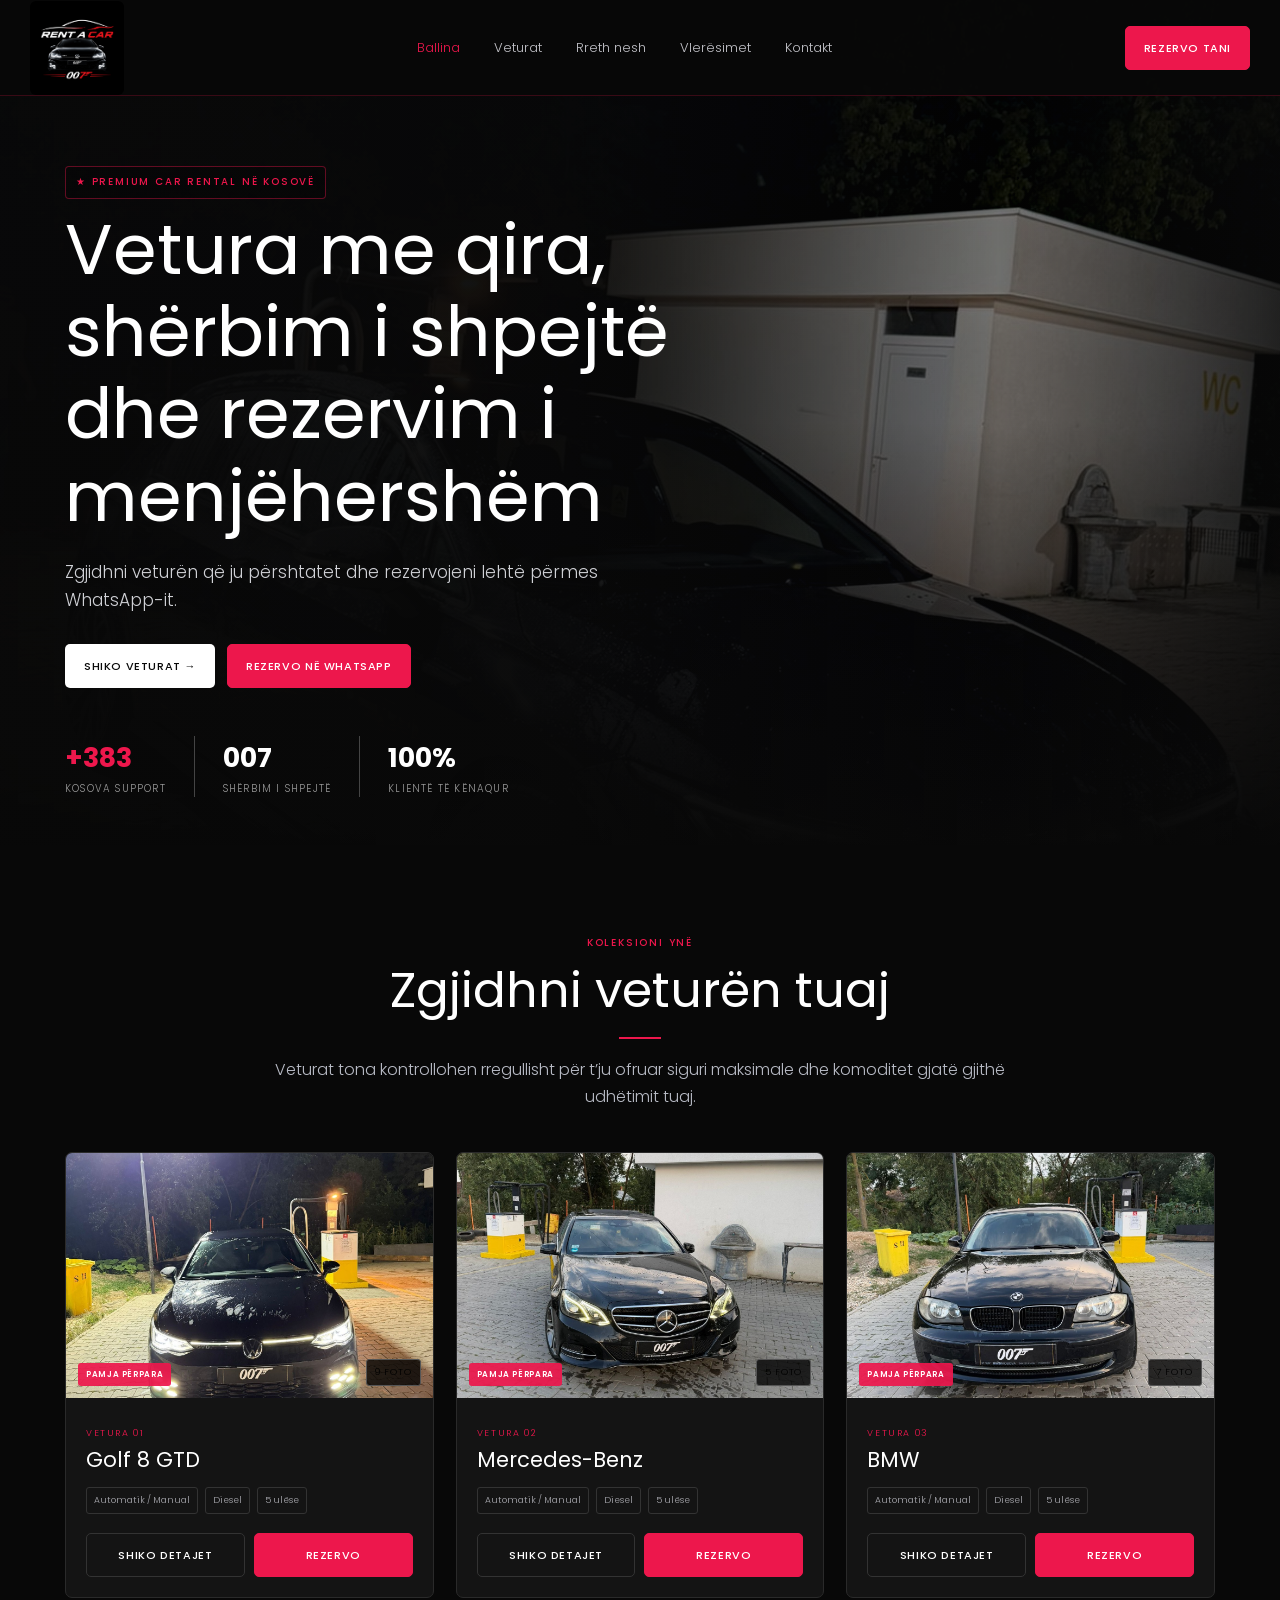
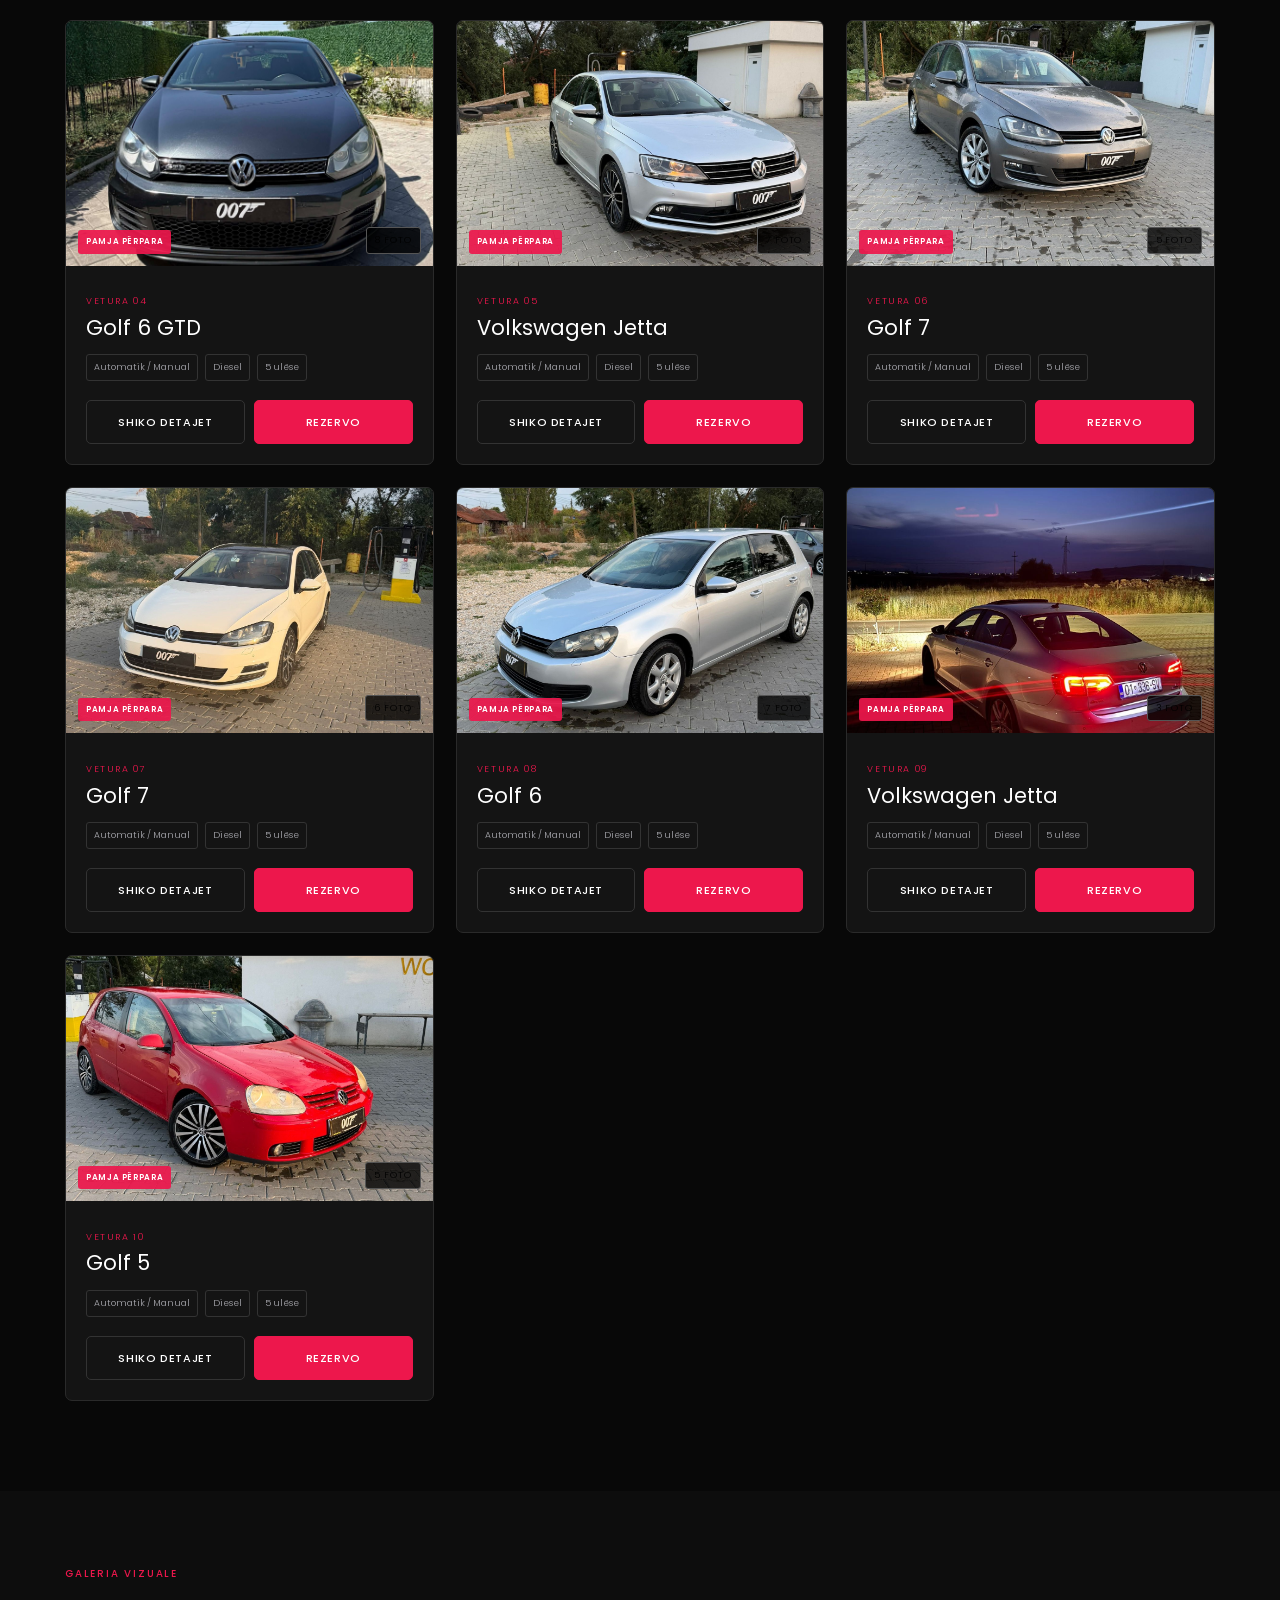
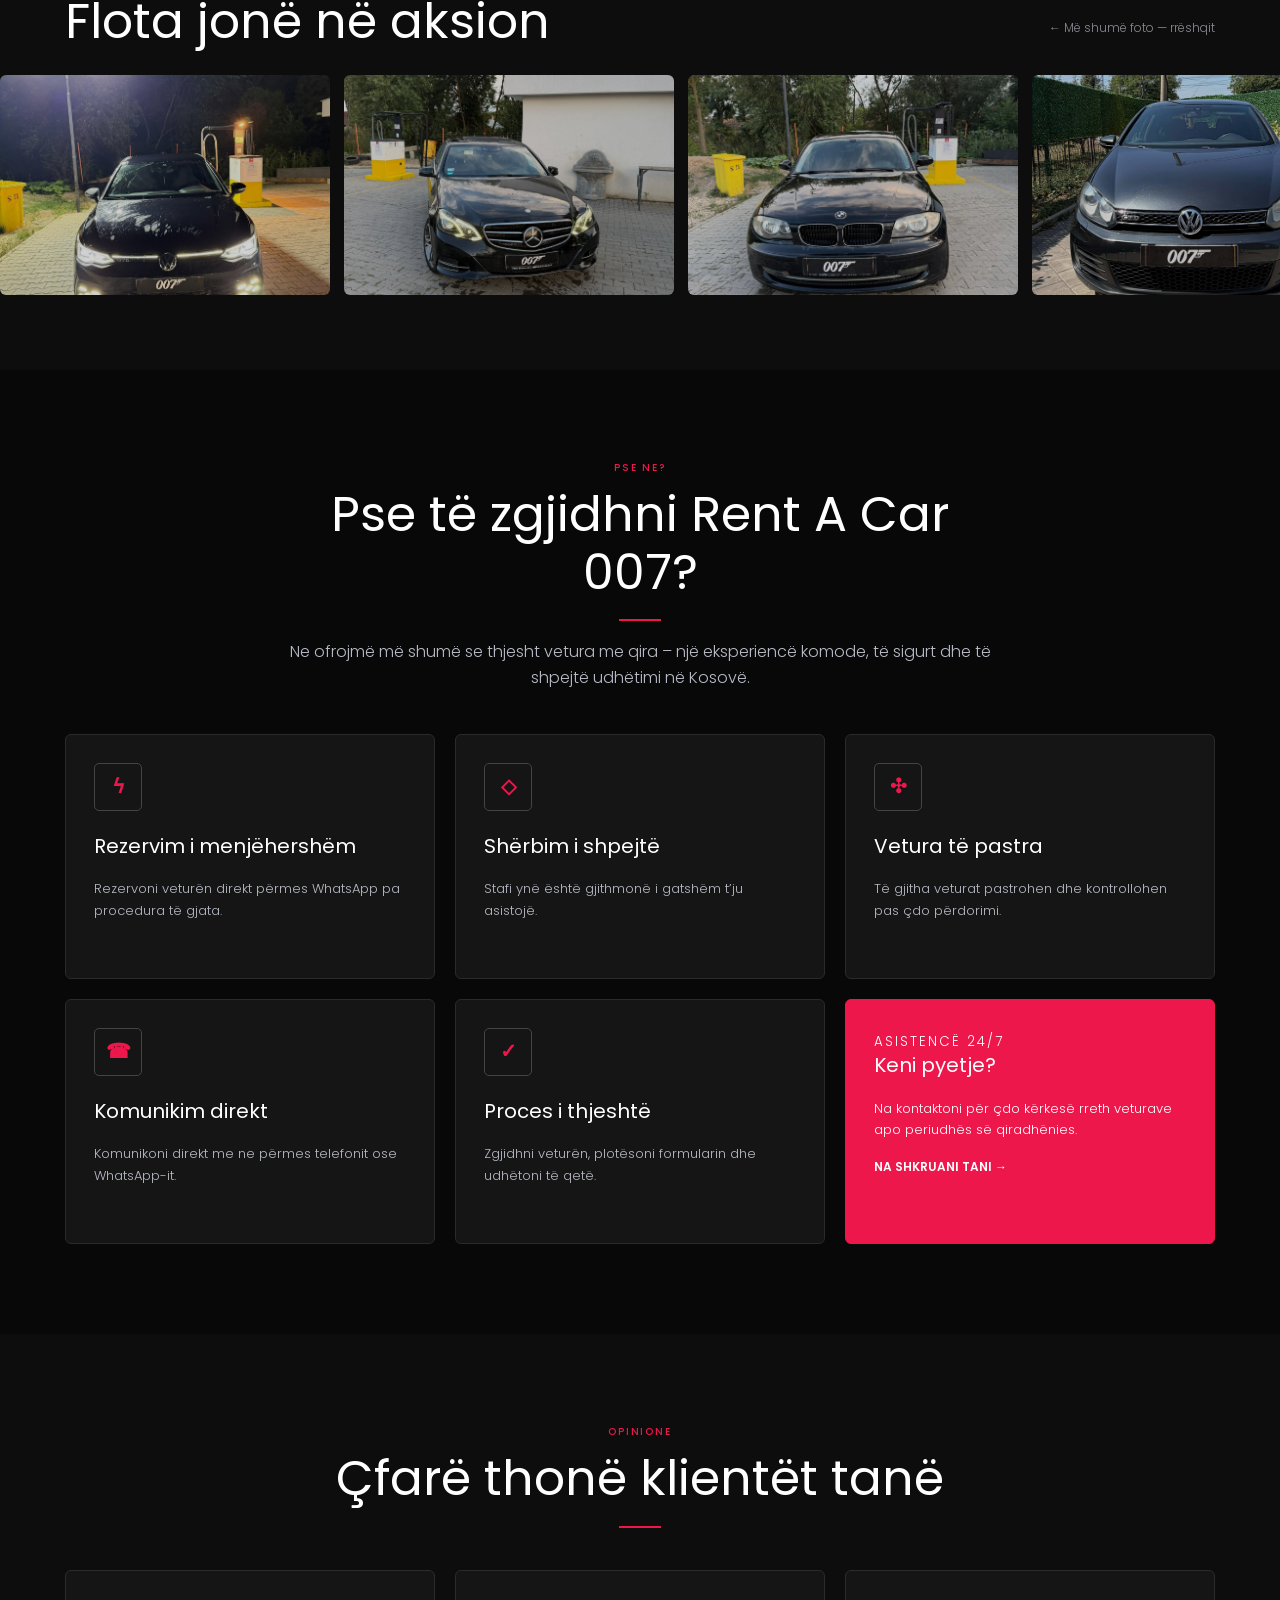
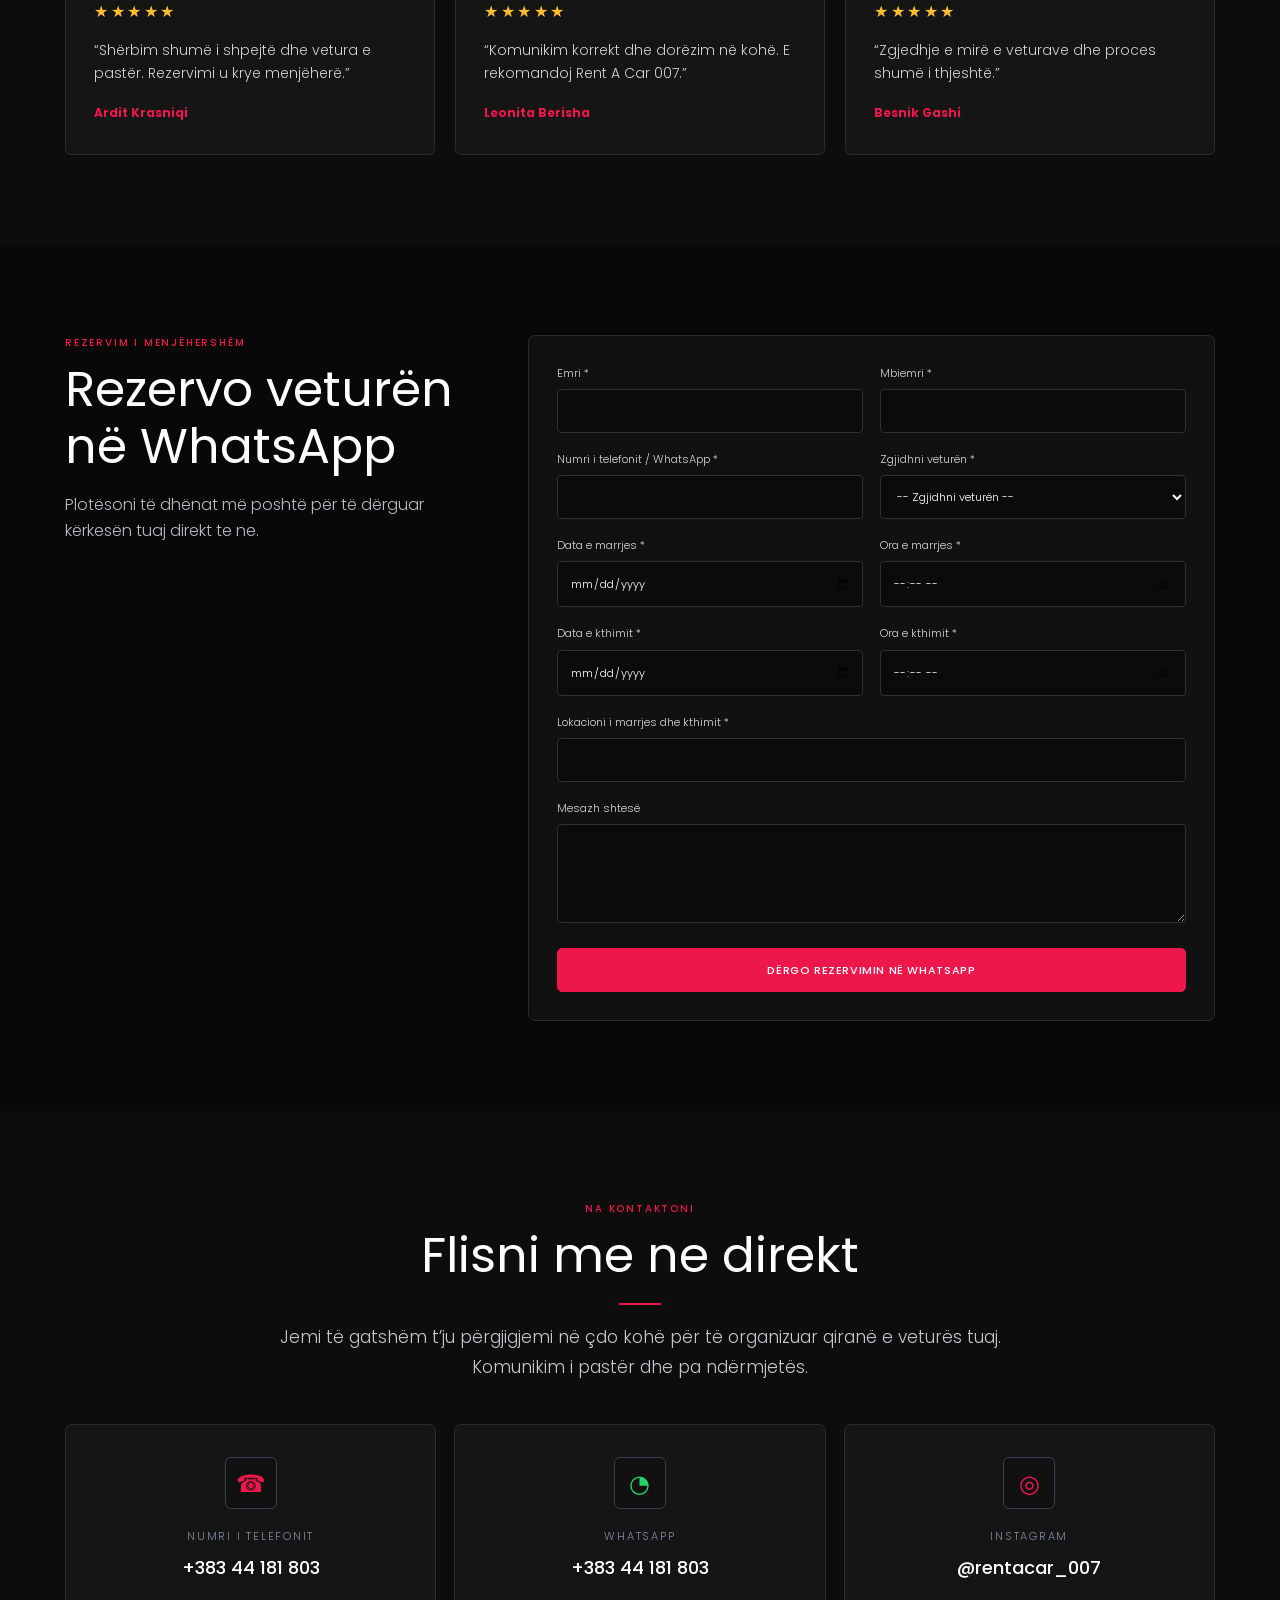
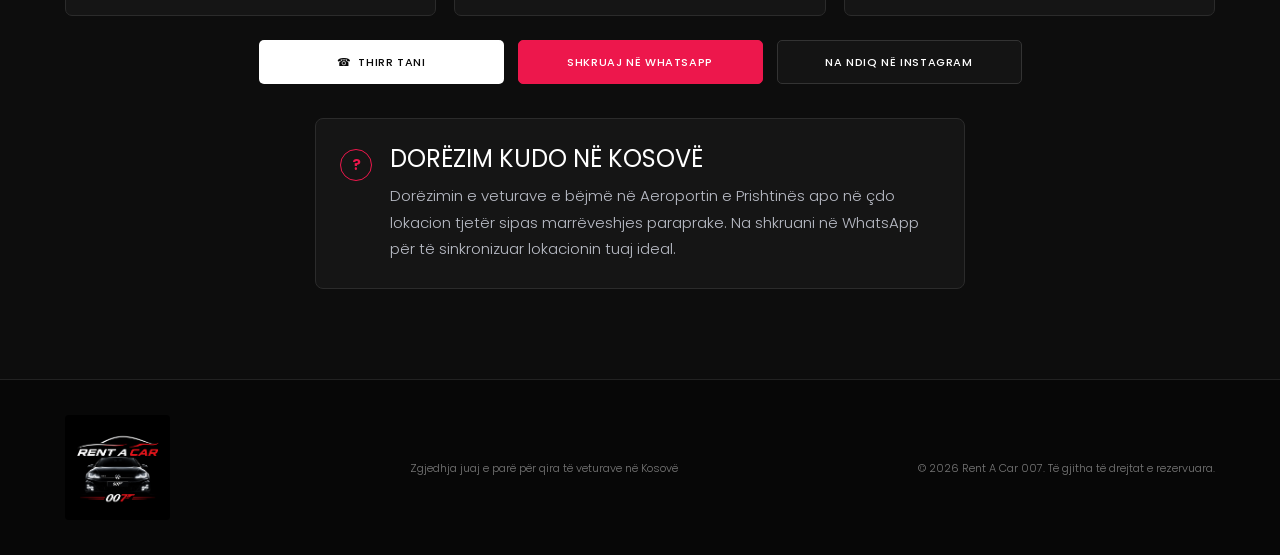
==== commit d49ee58f: "Update" ====
--- a/index.html
+++ b/index.html
@@ -3,100 +3,91 @@
 <aside class="mobile-menu" id="mobileMenu"><div class="mobile-menu-top"><a class="brand brand-logo" href="#ballina" aria-label="Rent A Car 007"><img src="assets/logo/rentacar007-logo.png" alt="Rent A Car 007 logo"></a><button class="menu-close" id="menuClose">×</button></div><a href="#ballina">Ballina</a><a href="#veturat">Veturat</a><a href="#rreth-nesh">Rreth nesh</a><a href="#vleresimet">Vlerësimet</a><a href="#kontakt">Kontakt</a><a class="button button-primary" href="#rezervimi">Rezervo tani</a></aside>
 <main><section class="hero" id="ballina"><img class="hero-car" src="assets/cars/07-vw-golf-8-gtd/01.jpg" alt="Rent A Car 007"><div class="hero-overlay"></div><div class="hero-content container"><div class="hero-copy"><p class="eyebrow outlined">★ PREMIUM CAR RENTAL NË KOSOVË</p><h1>Vetura me qira, shërbim i shpejtë dhe rezervim i menjëhershëm</h1><p class="hero-description">Zgjidhni veturën që ju përshtatet dhe rezervojeni lehtë përmes WhatsApp-it.</p><div class="hero-actions"><a class="button button-light" href="#veturat">Shiko veturat →</a><a class="button button-primary" href="https://wa.me/38344181803" target="_blank">Rezervo në WhatsApp</a></div><div class="hero-stats"><div><strong class="accent">+383</strong><span>Kosova support</span></div><div><strong>007</strong><span>Shërbim i shpejtë</span></div><div><strong>100%</strong><span>Klientë të kënaqur</span></div></div></div></div></section>
 <section class="section vehicles-section" id="veturat"><div class="container"><div class="section-heading"><p class="eyebrow">KOLEKSIONI YNË</p><h2>Zgjidhni veturën tuaj</h2><span></span><p>Veturat tona kontrollohen rregullisht për t’ju ofruar siguri maksimale dhe komoditet gjatë gjithë udhëtimit tuaj.</p></div><div class="vehicle-grid"><article class="vehicle-card reveal" data-car="0">
-      <button class="vehicle-image-wrap" type="button" onclick="openCar(0)" aria-label="Hap Golf 5">
-        <img src="assets/cars/01-vw-golf-5-i-kuq/01.jpg" alt="Golf 5" loading="lazy">
+      <button class="vehicle-image-wrap" type="button" onclick="openCar(0)" aria-label="Hap Golf 8 GTD">
+        <img src="assets/cars/07-vw-golf-8-gtd/08.jpg" alt="Golf 8 GTD – pamja përpara" loading="lazy">
+        <span class="photo-count">9 FOTO</span>
+      </button>
+      <div class="vehicle-body"><p class="vehicle-number">VETURA 01</p><h3>Golf 8 GTD</h3>
+      <div class="specs"><span>Automatik / Manual</span><span>Diesel</span><span>5 ulëse</span></div>
+      <div class="vehicle-actions"><button class="button button-dark" onclick="openCar(0)">Shiko detajet</button><a class="button button-primary" href="#rezervimi" onclick="selectCar('Golf 8 GTD – Vetura 01')">Rezervo</a></div></div>
+    </article><article class="vehicle-card reveal" data-car="1">
+      <button class="vehicle-image-wrap" type="button" onclick="openCar(1)" aria-label="Hap Mercedes-Benz">
+        <img src="assets/cars/08-mercedes/04.jpg" alt="Mercedes-Benz – pamja përpara" loading="lazy">
         <span class="photo-count">5 FOTO</span>
       </button>
-      <div class="vehicle-body"><p class="vehicle-number">VETURA 01</p><h3>Golf 5</h3>
+      <div class="vehicle-body"><p class="vehicle-number">VETURA 02</p><h3>Mercedes-Benz</h3>
       <div class="specs"><span>Automatik / Manual</span><span>Diesel</span><span>5 ulëse</span></div>
-      <div class="vehicle-actions"><button class="button button-dark" onclick="openCar(0)">Shiko detajet</button><a class="button button-primary" href="#rezervimi" onclick="selectCar('Golf 5 – Vetura 01')">Rezervo</a></div></div>
-    </article>
-<article class="vehicle-card reveal" data-car="1">
-      <button class="vehicle-image-wrap" type="button" onclick="openCar(1)" aria-label="Hap Golf 6">
-        <img src="assets/cars/02-vw-golf-6-silver/01.jpg" alt="Golf 6" loading="lazy">
+      <div class="vehicle-actions"><button class="button button-dark" onclick="openCar(1)">Shiko detajet</button><a class="button button-primary" href="#rezervimi" onclick="selectCar('Mercedes-Benz – Vetura 02')">Rezervo</a></div></div>
+    </article><article class="vehicle-card reveal" data-car="2">
+      <button class="vehicle-image-wrap" type="button" onclick="openCar(2)" aria-label="Hap BMW">
+        <img src="assets/cars/09-bmw/02.jpg" alt="BMW – pamja përpara" loading="lazy">
         <span class="photo-count">7 FOTO</span>
       </button>
-      <div class="vehicle-body"><p class="vehicle-number">VETURA 02</p><h3>Golf 6</h3>
+      <div class="vehicle-body"><p class="vehicle-number">VETURA 03</p><h3>BMW</h3>
       <div class="specs"><span>Automatik / Manual</span><span>Diesel</span><span>5 ulëse</span></div>
-      <div class="vehicle-actions"><button class="button button-dark" onclick="openCar(1)">Shiko detajet</button><a class="button button-primary" href="#rezervimi" onclick="selectCar('Golf 6 – Vetura 02')">Rezervo</a></div></div>
-    </article>
-<article class="vehicle-card reveal" data-car="2">
-      <button class="vehicle-image-wrap" type="button" onclick="openCar(2)" aria-label="Hap Golf 7">
-        <img src="assets/cars/03-vw-golf-7-white/01.jpg" alt="Golf 7" loading="lazy">
-        <span class="photo-count">6 FOTO</span>
+      <div class="vehicle-actions"><button class="button button-dark" onclick="openCar(2)">Shiko detajet</button><a class="button button-primary" href="#rezervimi" onclick="selectCar('BMW – Vetura 03')">Rezervo</a></div></div>
+    </article><article class="vehicle-card reveal" data-car="3">
+      <button class="vehicle-image-wrap" type="button" onclick="openCar(3)" aria-label="Hap Golf 6 GTD">
+        <img src="assets/cars/10-vw-golf-6-gtd/05.jpg" alt="Golf 6 GTD – pamja përpara" loading="lazy">
+        <span class="photo-count">8 FOTO</span>
       </button>
-      <div class="vehicle-body"><p class="vehicle-number">VETURA 03</p><h3>Golf 7</h3>
+      <div class="vehicle-body"><p class="vehicle-number">VETURA 04</p><h3>Golf 6 GTD</h3>
       <div class="specs"><span>Automatik / Manual</span><span>Diesel</span><span>5 ulëse</span></div>
-      <div class="vehicle-actions"><button class="button button-dark" onclick="openCar(2)">Shiko detajet</button><a class="button button-primary" href="#rezervimi" onclick="selectCar('Golf 7 – Vetura 03')">Rezervo</a></div></div>
-    </article>
-<article class="vehicle-card reveal" data-car="3">
-      <button class="vehicle-image-wrap" type="button" onclick="openCar(3)" aria-label="Hap Golf 7">
-        <img src="assets/cars/04-vw-golf-7-i-hirit/01.jpg" alt="Golf 7" loading="lazy">
-        <span class="photo-count">5 FOTO</span>
-      </button>
-      <div class="vehicle-body"><p class="vehicle-number">VETURA 04</p><h3>Golf 7</h3>
-      <div class="specs"><span>Automatik / Manual</span><span>Diesel</span><span>5 ulëse</span></div>
-      <div class="vehicle-actions"><button class="button button-dark" onclick="openCar(3)">Shiko detajet</button><a class="button button-primary" href="#rezervimi" onclick="selectCar('Golf 7 – Vetura 04')">Rezervo</a></div></div>
-    </article>
-<article class="vehicle-card reveal" data-car="4">
+      <div class="vehicle-actions"><button class="button button-dark" onclick="openCar(3)">Shiko detajet</button><a class="button button-primary" href="#rezervimi" onclick="selectCar('Golf 6 GTD – Vetura 04')">Rezervo</a></div></div>
+    </article><article class="vehicle-card reveal" data-car="4">
       <button class="vehicle-image-wrap" type="button" onclick="openCar(4)" aria-label="Hap Volkswagen Jetta">
-        <img src="assets/cars/05-vw-jetta-diten/01.jpg" alt="Volkswagen Jetta" loading="lazy">
+        <img src="assets/cars/05-vw-jetta-diten/07.jpg" alt="Volkswagen Jetta – pamja përpara" loading="lazy">
         <span class="photo-count">7 FOTO</span>
       </button>
       <div class="vehicle-body"><p class="vehicle-number">VETURA 05</p><h3>Volkswagen Jetta</h3>
       <div class="specs"><span>Automatik / Manual</span><span>Diesel</span><span>5 ulëse</span></div>
       <div class="vehicle-actions"><button class="button button-dark" onclick="openCar(4)">Shiko detajet</button><a class="button button-primary" href="#rezervimi" onclick="selectCar('Volkswagen Jetta – Vetura 05')">Rezervo</a></div></div>
-    </article>
-<article class="vehicle-card reveal" data-car="5">
-      <button class="vehicle-image-wrap" type="button" onclick="openCar(5)" aria-label="Hap Volkswagen Jetta">
-        <img src="assets/cars/06-vw-jetta-naten/01.jpg" alt="Volkswagen Jetta" loading="lazy">
+    </article><article class="vehicle-card reveal" data-car="5">
+      <button class="vehicle-image-wrap" type="button" onclick="openCar(5)" aria-label="Hap Golf 7">
+        <img src="assets/cars/04-vw-golf-7-i-hirit/04.jpg" alt="Golf 7 – pamja përpara" loading="lazy">
+        <span class="photo-count">5 FOTO</span>
+      </button>
+      <div class="vehicle-body"><p class="vehicle-number">VETURA 06</p><h3>Golf 7</h3>
+      <div class="specs"><span>Automatik / Manual</span><span>Diesel</span><span>5 ulëse</span></div>
+      <div class="vehicle-actions"><button class="button button-dark" onclick="openCar(5)">Shiko detajet</button><a class="button button-primary" href="#rezervimi" onclick="selectCar('Golf 7 – Vetura 06')">Rezervo</a></div></div>
+    </article><article class="vehicle-card reveal" data-car="6">
+      <button class="vehicle-image-wrap" type="button" onclick="openCar(6)" aria-label="Hap Golf 7">
+        <img src="assets/cars/03-vw-golf-7-white/06.jpg" alt="Golf 7 – pamja përpara" loading="lazy">
+        <span class="photo-count">6 FOTO</span>
+      </button>
+      <div class="vehicle-body"><p class="vehicle-number">VETURA 07</p><h3>Golf 7</h3>
+      <div class="specs"><span>Automatik / Manual</span><span>Diesel</span><span>5 ulëse</span></div>
+      <div class="vehicle-actions"><button class="button button-dark" onclick="openCar(6)">Shiko detajet</button><a class="button button-primary" href="#rezervimi" onclick="selectCar('Golf 7 – Vetura 07')">Rezervo</a></div></div>
+    </article><article class="vehicle-card reveal" data-car="7">
+      <button class="vehicle-image-wrap" type="button" onclick="openCar(7)" aria-label="Hap Golf 6">
+        <img src="assets/cars/02-vw-golf-6-silver/01.jpg" alt="Golf 6 – pamja përpara" loading="lazy">
+        <span class="photo-count">7 FOTO</span>
+      </button>
+      <div class="vehicle-body"><p class="vehicle-number">VETURA 08</p><h3>Golf 6</h3>
+      <div class="specs"><span>Automatik / Manual</span><span>Diesel</span><span>5 ulëse</span></div>
+      <div class="vehicle-actions"><button class="button button-dark" onclick="openCar(7)">Shiko detajet</button><a class="button button-primary" href="#rezervimi" onclick="selectCar('Golf 6 – Vetura 08')">Rezervo</a></div></div>
+    </article><article class="vehicle-card reveal" data-car="8">
+      <button class="vehicle-image-wrap" type="button" onclick="openCar(8)" aria-label="Hap Volkswagen Jetta">
+        <img src="assets/cars/06-vw-jetta-naten/03.jpg" alt="Volkswagen Jetta – pamja përpara" loading="lazy">
         <span class="photo-count">3 FOTO</span>
       </button>
-      <div class="vehicle-body"><p class="vehicle-number">VETURA 06</p><h3>Volkswagen Jetta</h3>
+      <div class="vehicle-body"><p class="vehicle-number">VETURA 09</p><h3>Volkswagen Jetta</h3>
       <div class="specs"><span>Automatik / Manual</span><span>Diesel</span><span>5 ulëse</span></div>
-      <div class="vehicle-actions"><button class="button button-dark" onclick="openCar(5)">Shiko detajet</button><a class="button button-primary" href="#rezervimi" onclick="selectCar('Volkswagen Jetta – Vetura 06')">Rezervo</a></div></div>
-    </article>
-<article class="vehicle-card reveal" data-car="6">
-      <button class="vehicle-image-wrap" type="button" onclick="openCar(6)" aria-label="Hap Golf 8 GTD">
-        <img src="assets/cars/07-vw-golf-8-gtd/01.jpg" alt="Golf 8 GTD" loading="lazy">
-        <span class="photo-count">9 FOTO</span>
-      </button>
-      <div class="vehicle-body"><p class="vehicle-number">VETURA 07</p><h3>Golf 8 GTD</h3>
-      <div class="specs"><span>Automatik / Manual</span><span>Diesel</span><span>5 ulëse</span></div>
-      <div class="vehicle-actions"><button class="button button-dark" onclick="openCar(6)">Shiko detajet</button><a class="button button-primary" href="#rezervimi" onclick="selectCar('Golf 8 GTD – Vetura 07')">Rezervo</a></div></div>
-    </article>
-<article class="vehicle-card reveal" data-car="7">
-      <button class="vehicle-image-wrap" type="button" onclick="openCar(7)" aria-label="Hap Mercedes-Benz">
-        <img src="assets/cars/08-mercedes/01.jpg" alt="Mercedes-Benz" loading="lazy">
+      <div class="vehicle-actions"><button class="button button-dark" onclick="openCar(8)">Shiko detajet</button><a class="button button-primary" href="#rezervimi" onclick="selectCar('Volkswagen Jetta – Vetura 09')">Rezervo</a></div></div>
+    </article><article class="vehicle-card reveal" data-car="9">
+      <button class="vehicle-image-wrap" type="button" onclick="openCar(9)" aria-label="Hap Golf 5">
+        <img src="assets/cars/01-vw-golf-5-i-kuq/04.jpg" alt="Golf 5 – pamja përpara" loading="lazy">
         <span class="photo-count">5 FOTO</span>
       </button>
-      <div class="vehicle-body"><p class="vehicle-number">VETURA 08</p><h3>Mercedes-Benz</h3>
+      <div class="vehicle-body"><p class="vehicle-number">VETURA 10</p><h3>Golf 5</h3>
       <div class="specs"><span>Automatik / Manual</span><span>Diesel</span><span>5 ulëse</span></div>
-      <div class="vehicle-actions"><button class="button button-dark" onclick="openCar(7)">Shiko detajet</button><a class="button button-primary" href="#rezervimi" onclick="selectCar('Mercedes-Benz – Vetura 08')">Rezervo</a></div></div>
-    </article>
-<article class="vehicle-card reveal" data-car="8">
-      <button class="vehicle-image-wrap" type="button" onclick="openCar(8)" aria-label="Hap BMW">
-        <img src="assets/cars/09-bmw/01.jpg" alt="BMW" loading="lazy">
-        <span class="photo-count">7 FOTO</span>
-      </button>
-      <div class="vehicle-body"><p class="vehicle-number">VETURA 09</p><h3>BMW</h3>
-      <div class="specs"><span>Automatik / Manual</span><span>Diesel</span><span>5 ulëse</span></div>
-      <div class="vehicle-actions"><button class="button button-dark" onclick="openCar(8)">Shiko detajet</button><a class="button button-primary" href="#rezervimi" onclick="selectCar('BMW – Vetura 09')">Rezervo</a></div></div>
-    </article>
-<article class="vehicle-card reveal" data-car="9">
-      <button class="vehicle-image-wrap" type="button" onclick="openCar(9)" aria-label="Hap Golf 6 GTD">
-        <img src="assets/cars/10-vw-golf-6-gtd/01.jpg" alt="Golf 6 GTD" loading="lazy">
-        <span class="photo-count">8 FOTO</span>
-      </button>
-      <div class="vehicle-body"><p class="vehicle-number">VETURA 10</p><h3>Golf 6 GTD</h3>
-      <div class="specs"><span>Automatik / Manual</span><span>Diesel</span><span>5 ulëse</span></div>
-      <div class="vehicle-actions"><button class="button button-dark" onclick="openCar(9)">Shiko detajet</button><a class="button button-primary" href="#rezervimi" onclick="selectCar('Golf 6 GTD – Vetura 10')">Rezervo</a></div></div>
+      <div class="vehicle-actions"><button class="button button-dark" onclick="openCar(9)">Shiko detajet</button><a class="button button-primary" href="#rezervimi" onclick="selectCar('Golf 5 – Vetura 10')">Rezervo</a></div></div>
     </article></div></div></section>
-<section class="gallery-section"><div class="container gallery-heading"><div><p class="eyebrow">GALERIA VIZUALE</p><h2>Flota jonë në aksion</h2></div><p>← Më shumë foto — rrëshqit</p></div><div class="marquee"><div class="marquee-track"><button onclick="openCar(0)"><img src="assets/cars/01-vw-golf-5-i-kuq/01.jpg" alt="Golf 5" loading="lazy"></button><button onclick="openCar(1)"><img src="assets/cars/02-vw-golf-6-silver/01.jpg" alt="Golf 6" loading="lazy"></button><button onclick="openCar(2)"><img src="assets/cars/03-vw-golf-7-white/01.jpg" alt="Golf 7" loading="lazy"></button><button onclick="openCar(3)"><img src="assets/cars/04-vw-golf-7-i-hirit/01.jpg" alt="Golf 7" loading="lazy"></button><button onclick="openCar(4)"><img src="assets/cars/05-vw-jetta-diten/01.jpg" alt="Volkswagen Jetta" loading="lazy"></button><button onclick="openCar(5)"><img src="assets/cars/06-vw-jetta-naten/01.jpg" alt="Volkswagen Jetta" loading="lazy"></button><button onclick="openCar(6)"><img src="assets/cars/07-vw-golf-8-gtd/01.jpg" alt="Golf 8 GTD" loading="lazy"></button><button onclick="openCar(7)"><img src="assets/cars/08-mercedes/01.jpg" alt="Mercedes-Benz" loading="lazy"></button><button onclick="openCar(8)"><img src="assets/cars/09-bmw/01.jpg" alt="BMW" loading="lazy"></button><button onclick="openCar(0)"><img src="assets/cars/01-vw-golf-5-i-kuq/01.jpg" alt="Golf 5" loading="lazy"></button><button onclick="openCar(1)"><img src="assets/cars/02-vw-golf-6-silver/01.jpg" alt="Golf 6" loading="lazy"></button><button onclick="openCar(2)"><img src="assets/cars/03-vw-golf-7-white/01.jpg" alt="Golf 7" loading="lazy"></button><button onclick="openCar(3)"><img src="assets/cars/04-vw-golf-7-i-hirit/01.jpg" alt="Golf 7" loading="lazy"></button><button onclick="openCar(4)"><img src="assets/cars/05-vw-jetta-diten/01.jpg" alt="Volkswagen Jetta" loading="lazy"></button><button onclick="openCar(5)"><img src="assets/cars/06-vw-jetta-naten/01.jpg" alt="Volkswagen Jetta" loading="lazy"></button><button onclick="openCar(6)"><img src="assets/cars/07-vw-golf-8-gtd/01.jpg" alt="Golf 8 GTD" loading="lazy"></button><button onclick="openCar(7)"><img src="assets/cars/08-mercedes/01.jpg" alt="Mercedes-Benz" loading="lazy"></button><button onclick="openCar(8)"><img src="assets/cars/09-bmw/01.jpg" alt="BMW" loading="lazy"></button></div></div></section>
+<section class="gallery-section"><div class="container gallery-heading"><div><p class="eyebrow">GALERIA VIZUALE</p><h2>Flota jonë në aksion</h2></div><p>← Më shumë foto — rrëshqit</p></div><div class="marquee"><div class="marquee-track"><button onclick="openCar(0)"><img src="assets/cars/07-vw-golf-8-gtd/08.jpg" alt="Golf 8 GTD" loading="lazy"></button><button onclick="openCar(1)"><img src="assets/cars/08-mercedes/04.jpg" alt="Mercedes-Benz" loading="lazy"></button><button onclick="openCar(2)"><img src="assets/cars/09-bmw/02.jpg" alt="BMW" loading="lazy"></button><button onclick="openCar(3)"><img src="assets/cars/10-vw-golf-6-gtd/05.jpg" alt="Golf 6 GTD" loading="lazy"></button><button onclick="openCar(4)"><img src="assets/cars/05-vw-jetta-diten/07.jpg" alt="Volkswagen Jetta" loading="lazy"></button><button onclick="openCar(5)"><img src="assets/cars/04-vw-golf-7-i-hirit/04.jpg" alt="Golf 7" loading="lazy"></button><button onclick="openCar(6)"><img src="assets/cars/03-vw-golf-7-white/06.jpg" alt="Golf 7" loading="lazy"></button><button onclick="openCar(7)"><img src="assets/cars/02-vw-golf-6-silver/01.jpg" alt="Golf 6" loading="lazy"></button><button onclick="openCar(8)"><img src="assets/cars/06-vw-jetta-naten/03.jpg" alt="Volkswagen Jetta" loading="lazy"></button><button onclick="openCar(9)"><img src="assets/cars/01-vw-golf-5-i-kuq/04.jpg" alt="Golf 5" loading="lazy"></button><button onclick="openCar(0)"><img src="assets/cars/07-vw-golf-8-gtd/08.jpg" alt="Golf 8 GTD" loading="lazy"></button><button onclick="openCar(1)"><img src="assets/cars/08-mercedes/04.jpg" alt="Mercedes-Benz" loading="lazy"></button><button onclick="openCar(2)"><img src="assets/cars/09-bmw/02.jpg" alt="BMW" loading="lazy"></button><button onclick="openCar(3)"><img src="assets/cars/10-vw-golf-6-gtd/05.jpg" alt="Golf 6 GTD" loading="lazy"></button><button onclick="openCar(4)"><img src="assets/cars/05-vw-jetta-diten/07.jpg" alt="Volkswagen Jetta" loading="lazy"></button><button onclick="openCar(5)"><img src="assets/cars/04-vw-golf-7-i-hirit/04.jpg" alt="Golf 7" loading="lazy"></button><button onclick="openCar(6)"><img src="assets/cars/03-vw-golf-7-white/06.jpg" alt="Golf 7" loading="lazy"></button><button onclick="openCar(7)"><img src="assets/cars/02-vw-golf-6-silver/01.jpg" alt="Golf 6" loading="lazy"></button><button onclick="openCar(8)"><img src="assets/cars/06-vw-jetta-naten/03.jpg" alt="Volkswagen Jetta" loading="lazy"></button><button onclick="openCar(9)"><img src="assets/cars/01-vw-golf-5-i-kuq/04.jpg" alt="Golf 5" loading="lazy"></button></div></div></section>
 <section class="section why-section" id="rreth-nesh"><div class="container"><div class="section-heading"><p class="eyebrow">PSE NE?</p><h2>Pse të zgjidhni Rent A Car 007?</h2><span></span><p>Ne ofrojmë më shumë se thjesht vetura me qira – një eksperiencë komode, të sigurt dhe të shpejtë udhëtimi në Kosovë.</p></div><div class="benefit-grid"><article><b>ϟ</b><h3>Rezervim i menjëhershëm</h3><p>Rezervoni veturën direkt përmes WhatsApp pa procedura të gjata.</p></article><article><b>◇</b><h3>Shërbim i shpejtë</h3><p>Stafi ynë është gjithmonë i gatshëm t’ju asistojë.</p></article><article><b>✣</b><h3>Vetura të pastra</h3><p>Të gjitha veturat pastrohen dhe kontrollohen pas çdo përdorimi.</p></article><article><b>☎</b><h3>Komunikim direkt</h3><p>Komunikoni direkt me ne përmes telefonit ose WhatsApp-it.</p></article><article><b>✓</b><h3>Proces i thjeshtë</h3><p>Zgjidhni veturën, plotësoni formularin dhe udhëtoni të qetë.</p></article><article class="red-card"><small>ASISTENCË 24/7</small><h3>Keni pyetje?</h3><p>Na kontaktoni për çdo kërkesë rreth veturave apo periudhës së qiradhënies.</p><a href="https://wa.me/38344181803" target="_blank">Na shkruani tani →</a></article></div></div></section>
 <section class="reviews" id="vleresimet"><div class="container"><div class="section-heading"><p class="eyebrow">OPINIONE</p><h2>Çfarë thonë klientët tanë</h2><span></span></div><div class="review-grid"><article><div>★★★★★</div><p>“Shërbim shumë i shpejtë dhe vetura e pastër. Rezervimi u krye menjëherë.”</p><strong>Ardit Krasniqi</strong></article><article><div>★★★★★</div><p>“Komunikim korrekt dhe dorëzim në kohë. E rekomandoj Rent A Car 007.”</p><strong>Leonita Berisha</strong></article><article><div>★★★★★</div><p>“Zgjedhje e mirë e veturave dhe proces shumë i thjeshtë.”</p><strong>Besnik Gashi</strong></article></div></div></section>
-<section class="section booking" id="rezervimi"><div class="container booking-grid"><div><p class="eyebrow">REZERVIM I MENJËHERSHËM</p><h2>Rezervo veturën në WhatsApp</h2><p>Plotësoni të dhënat më poshtë për të dërguar kërkesën tuaj direkt te ne.</p></div><form id="bookingForm"><div class="form-grid"><label>Emri *<input id="firstName" required></label><label>Mbiemri *<input id="lastName" required></label><label>Numri i telefonit / WhatsApp *<input id="phone" required></label><label>Zgjidhni veturën *<select id="carSelect" required><option value="">-- Zgjidhni veturën --</option><option value="Golf 5 – Vetura 01">Golf 5</option><option value="Golf 6 – Vetura 02">Golf 6</option><option value="Golf 7 – Vetura 03">Golf 7</option><option value="Golf 7 – Vetura 04">Golf 7</option><option value="Volkswagen Jetta – Vetura 05">Volkswagen Jetta</option><option value="Volkswagen Jetta – Vetura 06">Volkswagen Jetta</option><option value="Golf 8 GTD – Vetura 07">Golf 8 GTD</option><option value="Mercedes-Benz – Vetura 08">Mercedes-Benz</option><option value="BMW – Vetura 09">BMW</option><option value="Golf 6 GTD – Vetura 10">Golf 6 GTD</option></select></label><label>Data e marrjes *<input id="pickupDate" type="date" required></label><label>Ora e marrjes *<input id="pickupTime" type="time" required></label><label>Data e kthimit *<input id="returnDate" type="date" required></label><label>Ora e kthimit *<input id="returnTime" type="time" required></label><label class="full">Lokacioni i marrjes dhe kthimit *<input id="location" required></label><label class="full">Mesazh shtesë<textarea id="message" rows="4"></textarea></label></div><button class="button button-primary submit" type="submit">Dërgo rezervimin në WhatsApp</button></form></div></section>
+<section class="section booking" id="rezervimi"><div class="container booking-grid"><div><p class="eyebrow">REZERVIM I MENJËHERSHËM</p><h2>Rezervo veturën në WhatsApp</h2><p>Plotësoni të dhënat më poshtë për të dërguar kërkesën tuaj direkt te ne.</p></div><form id="bookingForm"><div class="form-grid"><label>Emri *<input id="firstName" required></label><label>Mbiemri *<input id="lastName" required></label><label>Numri i telefonit / WhatsApp *<input id="phone" required></label><label>Zgjidhni veturën *<select id="carSelect" required><option value="">-- Zgjidhni veturën --</option><option value="Golf 8 GTD – Vetura 01">Golf 8 GTD</option><option value="Mercedes-Benz – Vetura 02">Mercedes-Benz</option><option value="BMW – Vetura 03">BMW</option><option value="Golf 6 GTD – Vetura 04">Golf 6 GTD</option><option value="Volkswagen Jetta – Vetura 05">Volkswagen Jetta</option><option value="Golf 7 – Vetura 06">Golf 7</option><option value="Golf 7 – Vetura 07">Golf 7</option><option value="Golf 6 – Vetura 08">Golf 6</option><option value="Volkswagen Jetta – Vetura 09">Volkswagen Jetta</option><option value="Golf 5 – Vetura 10">Golf 5</option></select></label><label>Data e marrjes *<input id="pickupDate" type="date" required></label><label>Ora e marrjes *<input id="pickupTime" type="time" required></label><label>Data e kthimit *<input id="returnDate" type="date" required></label><label>Ora e kthimit *<input id="returnTime" type="time" required></label><label class="full">Lokacioni i marrjes dhe kthimit *<input id="location" required></label><label class="full">Mesazh shtesë<textarea id="message" rows="4"></textarea></label></div><button class="button button-primary submit" type="submit">Dërgo rezervimin në WhatsApp</button></form></div></section>
 <section class="section contact" id="kontakt"><div class="container"><div class="section-heading contact-heading"><p class="eyebrow">NA KONTAKTONI</p><h2>Flisni me ne direkt</h2><span></span><p>Jemi të gatshëm t’ju përgjigjemi në çdo kohë për të organizuar qiranë e veturës tuaj.<br>Komunikim i pastër dhe pa ndërmjetës.</p></div><div class="contact-cards"><article class="contact-info-card"><div class="contact-icon">☎</div><p>Numri i telefonit</p><a href="tel:+38344181803">+383 44 181 803</a></article><article class="contact-info-card"><div class="contact-icon whatsapp">◔</div><p>WhatsApp</p><a href="https://wa.me/38344181803" target="_blank">+383 44 181 803</a></article><article class="contact-info-card"><div class="contact-icon instagram">◎</div><p>Instagram</p><a href="https://instagram.com/rentacar_007" target="_blank">@rentacar_007</a></article></div><div class="contact-actions"><a class="button button-light" href="tel:+38344181803">☎&nbsp;&nbsp;Thirr tani</a><a class="button button-primary" href="https://wa.me/38344181803" target="_blank">Shkruaj në WhatsApp</a><a class="button button-dark" href="https://instagram.com/rentacar_007" target="_blank">Na ndiq në Instagram</a></div><div class="delivery-card"><div class="delivery-icon">?</div><div><h3>Dorëzim kudo në Kosovë</h3><p>Dorëzimin e veturave e bëjmë në Aeroportin e Prishtinës apo në çdo lokacion tjetër sipas marrëveshjes paraprake. Na shkruani në WhatsApp për të sinkronizuar lokacionin tuaj ideal.</p></div></div></div></section></main>
 <footer><div class="container footer-grid"><a class="brand brand-logo" href="#ballina" aria-label="Rent A Car 007"><img src="assets/logo/rentacar007-logo.png" alt="Rent A Car 007 logo"></a><p>Zgjedhja juaj e parë për qira të veturave në Kosovë</p><p>© 2026 Rent A Car 007. Të gjitha të drejtat e rezervuara.</p></div></footer>
 <div class="modal" id="carModal" hidden><div class="modal-backdrop" onclick="closeCar()"></div><div class="modal-panel"><button class="modal-close" onclick="closeCar()">×</button><div class="modal-gallery"><button class="arrow left" onclick="prevPhoto()">‹</button><img id="modalImage" alt=""><button class="arrow right" onclick="nextPhoto()">›</button></div><div class="thumbs" id="thumbs"></div><div class="modal-info"><p class="eyebrow" id="modalNumber"></p><h2 id="modalTitle"></h2><div class="modal-specs"><span>Viti: Sipas marrëveshjes</span><span>Transmisioni: Automatik / Manual</span><span>Karburanti: Diesel</span><span>Ulëse: 5</span></div><p class="notice">Çmimet tona janë të negociueshme dhe varen nga kohëzgjatja e qirasë.</p><a class="button button-primary" href="#rezervimi" onclick="reserveModal()">Rezervo me formë</a></div></div></div>
-<script>window.CARS=[{"name": "Golf 5", "bookingName": "Golf 5 – Vetura 01", "images": ["assets/cars/01-vw-golf-5-i-kuq/01.jpg", "assets/cars/01-vw-golf-5-i-kuq/02.jpg", "assets/cars/01-vw-golf-5-i-kuq/03.jpg", "assets/cars/01-vw-golf-5-i-kuq/04.jpg", "assets/cars/01-vw-golf-5-i-kuq/05.jpg"]}, {"name": "Golf 6", "bookingName": "Golf 6 – Vetura 02", "images": ["assets/cars/02-vw-golf-6-silver/01.jpg", "assets/cars/02-vw-golf-6-silver/02.jpg", "assets/cars/02-vw-golf-6-silver/03.jpg", "assets/cars/02-vw-golf-6-silver/04.jpg", "assets/cars/02-vw-golf-6-silver/05.jpg", "assets/cars/02-vw-golf-6-silver/06.jpg", "assets/cars/02-vw-golf-6-silver/07.jpg"]}, {"name": "Golf 7", "bookingName": "Golf 7 – Vetura 03", "images": ["assets/cars/03-vw-golf-7-white/01.jpg", "assets/cars/03-vw-golf-7-white/02.jpg", "assets/cars/03-vw-golf-7-white/03.jpg", "assets/cars/03-vw-golf-7-white/04.jpg", "assets/cars/03-vw-golf-7-white/05.jpg", "assets/cars/03-vw-golf-7-white/06.jpg"]}, {"name": "Golf 7", "bookingName": "Golf 7 – Vetura 04", "images": ["assets/cars/04-vw-golf-7-i-hirit/01.jpg", "assets/cars/04-vw-golf-7-i-hirit/02.jpg", "assets/cars/04-vw-golf-7-i-hirit/03.jpg", "assets/cars/04-vw-golf-7-i-hirit/04.jpg", "assets/cars/04-vw-golf-7-i-hirit/05.jpg"]}, {"name": "Volkswagen Jetta", "bookingName": "Volkswagen Jetta – Vetura 05", "images": ["assets/cars/05-vw-jetta-diten/01.jpg", "assets/cars/05-vw-jetta-diten/02.jpg", "assets/cars/05-vw-jetta-diten/03.jpg", "assets/cars/05-vw-jetta-diten/04.jpg", "assets/cars/05-vw-jetta-diten/05.jpg", "assets/cars/05-vw-jetta-diten/06.jpg", "assets/cars/05-vw-jetta-diten/07.jpg"]}, {"name": "Volkswagen Jetta", "bookingName": "Volkswagen Jetta – Vetura 06", "images": ["assets/cars/06-vw-jetta-naten/01.jpg", "assets/cars/06-vw-jetta-naten/02.jpg", "assets/cars/06-vw-jetta-naten/03.jpg"]}, {"name": "Golf 8 GTD", "bookingName": "Golf 8 GTD – Vetura 07", "images": ["assets/cars/07-vw-golf-8-gtd/01.jpg", "assets/cars/07-vw-golf-8-gtd/02.jpg", "assets/cars/07-vw-golf-8-gtd/03.jpg", "assets/cars/07-vw-golf-8-gtd/04.jpg", "assets/cars/07-vw-golf-8-gtd/05.jpg", "assets/cars/07-vw-golf-8-gtd/06.jpg", "assets/cars/07-vw-golf-8-gtd/07.jpg", "assets/cars/07-vw-golf-8-gtd/08.jpg", "assets/cars/07-vw-golf-8-gtd/09.jpg"]}, {"name": "Mercedes-Benz", "bookingName": "Mercedes-Benz – Vetura 08", "images": ["assets/cars/08-mercedes/01.jpg", "assets/cars/08-mercedes/02.jpg", "assets/cars/08-mercedes/03.jpg", "assets/cars/08-mercedes/04.jpg", "assets/cars/08-mercedes/05.jpg"]}, {"name": "BMW", "bookingName": "BMW – Vetura 09", "images": ["assets/cars/09-bmw/01.jpg", "assets/cars/09-bmw/02.jpg", "assets/cars/09-bmw/03.jpg", "assets/cars/09-bmw/04.jpg", "assets/cars/09-bmw/05.jpg", "assets/cars/09-bmw/06.jpg", "assets/cars/09-bmw/07.jpg"]}, {"name": "Golf 6 GTD", "bookingName": "Golf 6 GTD – Vetura 10", "images": ["assets/cars/10-vw-golf-6-gtd/01.jpg", "assets/cars/10-vw-golf-6-gtd/02.jpg", "assets/cars/10-vw-golf-6-gtd/03.jpg", "assets/cars/10-vw-golf-6-gtd/04.jpg", "assets/cars/10-vw-golf-6-gtd/05.jpg", "assets/cars/10-vw-golf-6-gtd/06.jpg", "assets/cars/10-vw-golf-6-gtd/07.jpg", "assets/cars/10-vw-golf-6-gtd/08.jpg"]}];</script><script src="js/script.js"></script></body></html>+<script>window.CARS=[{"name": "Golf 8 GTD", "bookingName": "Golf 8 GTD – Vetura 01", "images": ["assets/cars/07-vw-golf-8-gtd/08.jpg", "assets/cars/07-vw-golf-8-gtd/01.jpg", "assets/cars/07-vw-golf-8-gtd/07.jpg", "assets/cars/07-vw-golf-8-gtd/02.jpg", "assets/cars/07-vw-golf-8-gtd/04.jpg", "assets/cars/07-vw-golf-8-gtd/06.jpg", "assets/cars/07-vw-golf-8-gtd/03.jpg", "assets/cars/07-vw-golf-8-gtd/05.jpg", "assets/cars/07-vw-golf-8-gtd/09.jpg"]}, {"name": "Mercedes-Benz", "bookingName": "Mercedes-Benz – Vetura 02", "images": ["assets/cars/08-mercedes/04.jpg", "assets/cars/08-mercedes/01.jpg", "assets/cars/08-mercedes/03.jpg", "assets/cars/08-mercedes/02.jpg", "assets/cars/08-mercedes/05.jpg"]}, {"name": "BMW", "bookingName": "BMW – Vetura 03", "images": ["assets/cars/09-bmw/02.jpg", "assets/cars/09-bmw/06.jpg", "assets/cars/09-bmw/03.jpg", "assets/cars/09-bmw/07.jpg", "assets/cars/09-bmw/01.jpg", "assets/cars/09-bmw/04.jpg", "assets/cars/09-bmw/05.jpg"]}, {"name": "Golf 6 GTD", "bookingName": "Golf 6 GTD – Vetura 04", "images": ["assets/cars/10-vw-golf-6-gtd/05.jpg", "assets/cars/10-vw-golf-6-gtd/06.jpg", "assets/cars/10-vw-golf-6-gtd/01.jpg", "assets/cars/10-vw-golf-6-gtd/03.jpg", "assets/cars/10-vw-golf-6-gtd/04.jpg", "assets/cars/10-vw-golf-6-gtd/07.jpg", "assets/cars/10-vw-golf-6-gtd/02.jpg", "assets/cars/10-vw-golf-6-gtd/08.jpg"]}, {"name": "Volkswagen Jetta", "bookingName": "Volkswagen Jetta – Vetura 05", "images": ["assets/cars/05-vw-jetta-diten/07.jpg", "assets/cars/05-vw-jetta-diten/03.jpg", "assets/cars/05-vw-jetta-diten/06.jpg", "assets/cars/05-vw-jetta-diten/01.jpg", "assets/cars/05-vw-jetta-diten/04.jpg", "assets/cars/05-vw-jetta-diten/05.jpg", "assets/cars/05-vw-jetta-diten/02.jpg"]}, {"name": "Golf 7", "bookingName": "Golf 7 – Vetura 06", "images": ["assets/cars/04-vw-golf-7-i-hirit/04.jpg", "assets/cars/04-vw-golf-7-i-hirit/01.jpg", "assets/cars/04-vw-golf-7-i-hirit/05.jpg", "assets/cars/04-vw-golf-7-i-hirit/02.jpg", "assets/cars/04-vw-golf-7-i-hirit/03.jpg"]}, {"name": "Golf 7", "bookingName": "Golf 7 – Vetura 07", "images": ["assets/cars/03-vw-golf-7-white/06.jpg", "assets/cars/03-vw-golf-7-white/02.jpg", "assets/cars/03-vw-golf-7-white/01.jpg", "assets/cars/03-vw-golf-7-white/04.jpg", "assets/cars/03-vw-golf-7-white/03.jpg", "assets/cars/03-vw-golf-7-white/05.jpg"]}, {"name": "Golf 6", "bookingName": "Golf 6 – Vetura 08", "images": ["assets/cars/02-vw-golf-6-silver/01.jpg", "assets/cars/02-vw-golf-6-silver/05.jpg", "assets/cars/02-vw-golf-6-silver/06.jpg", "assets/cars/02-vw-golf-6-silver/02.jpg", "assets/cars/02-vw-golf-6-silver/03.jpg", "assets/cars/02-vw-golf-6-silver/04.jpg", "assets/cars/02-vw-golf-6-silver/07.jpg"]}, {"name": "Volkswagen Jetta", "bookingName": "Volkswagen Jetta – Vetura 09", "images": ["assets/cars/06-vw-jetta-naten/03.jpg", "assets/cars/06-vw-jetta-naten/01.jpg", "assets/cars/06-vw-jetta-naten/02.jpg"]}, {"name": "Golf 5", "bookingName": "Golf 5 – Vetura 10", "images": ["assets/cars/01-vw-golf-5-i-kuq/04.jpg", "assets/cars/01-vw-golf-5-i-kuq/03.jpg", "assets/cars/01-vw-golf-5-i-kuq/01.jpg", "assets/cars/01-vw-golf-5-i-kuq/02.jpg", "assets/cars/01-vw-golf-5-i-kuq/05.jpg"]}];</script><script src="js/script.js"></script></body></html>
--- a/css/style.css
+++ b/css/style.css
@@ -134,3 +134,5 @@
   .header-inner .brand-logo img{width:64px!important;height:64px!important}
   .mobile-menu-top .brand-logo img{width:74px!important;height:74px!important}
 }
+
+.vehicle-image-wrap::after{content:"PAMJA PËRPARA";position:absolute;left:12px;bottom:12px;background:rgba(237,23,76,.92);color:#fff;border-radius:3px;padding:5px 8px;font-size:8px;font-weight:600;letter-spacing:.08em}.photo-count{z-index:2}
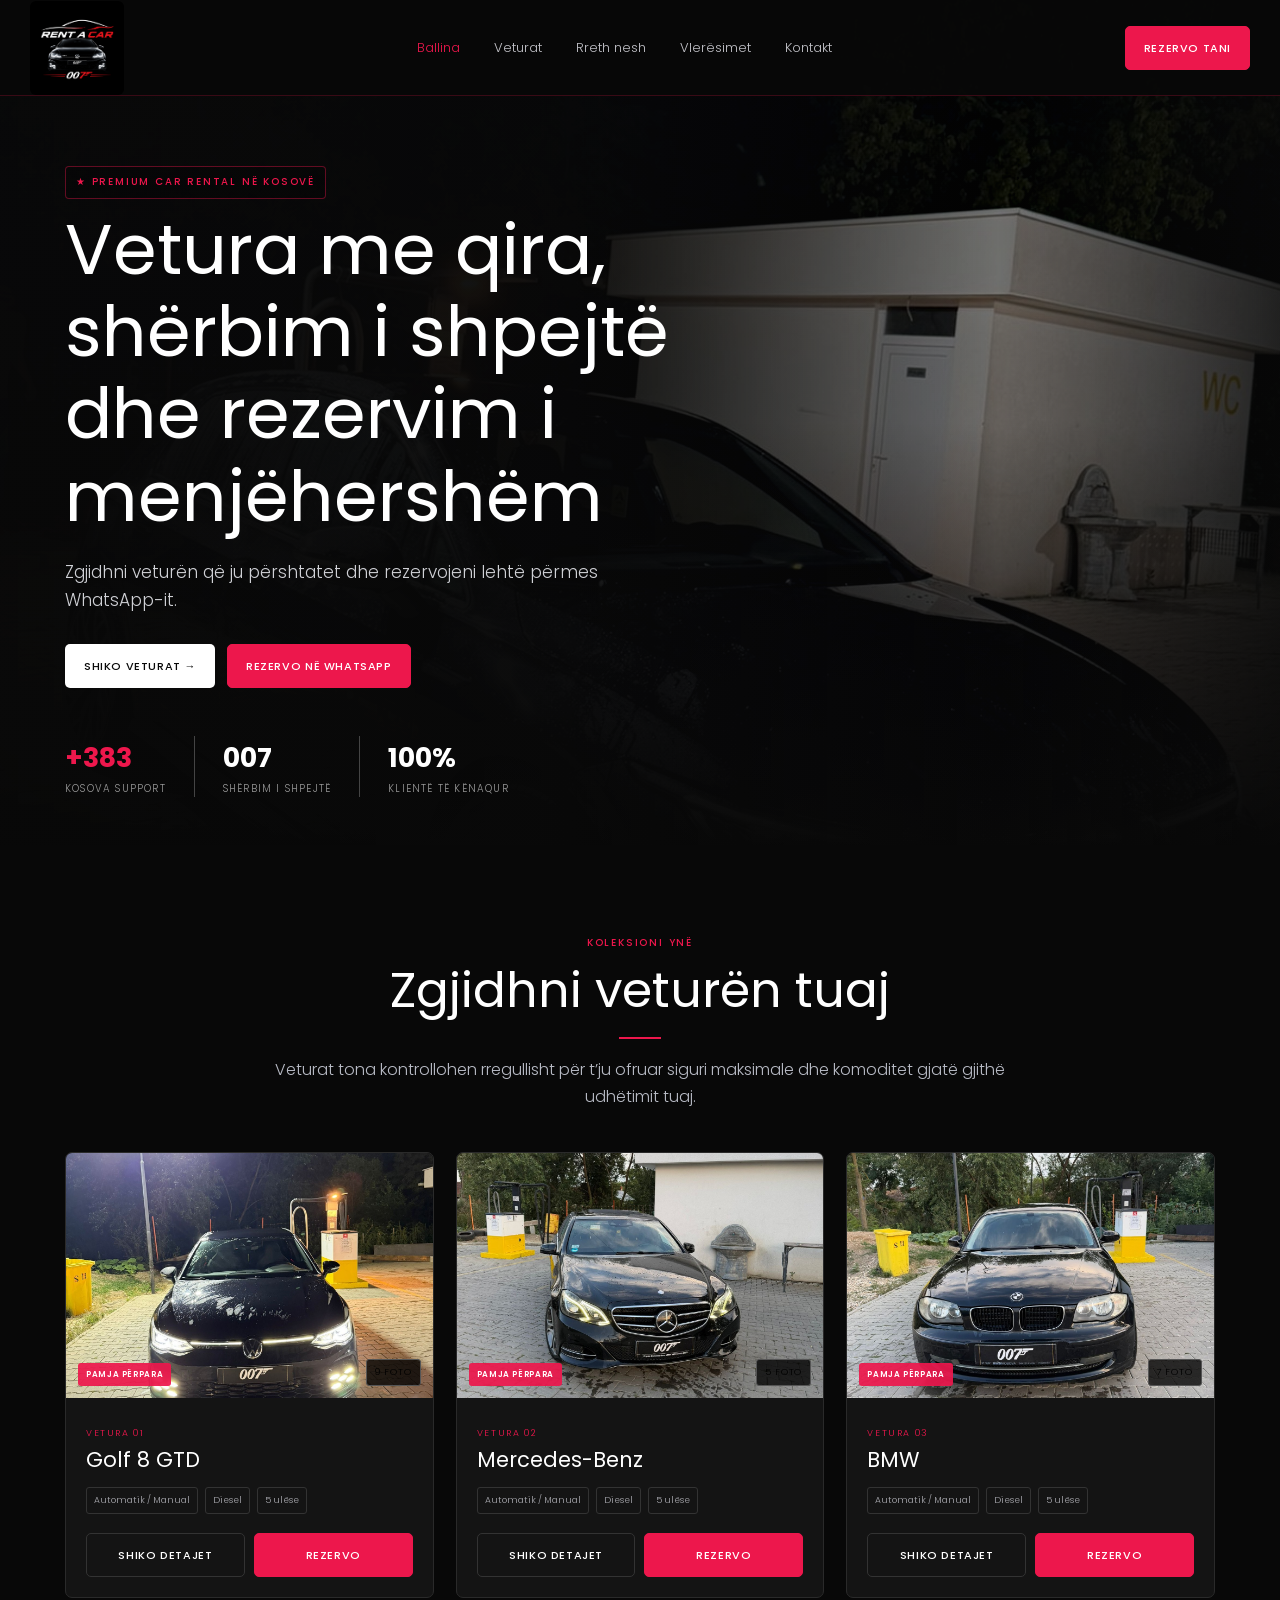
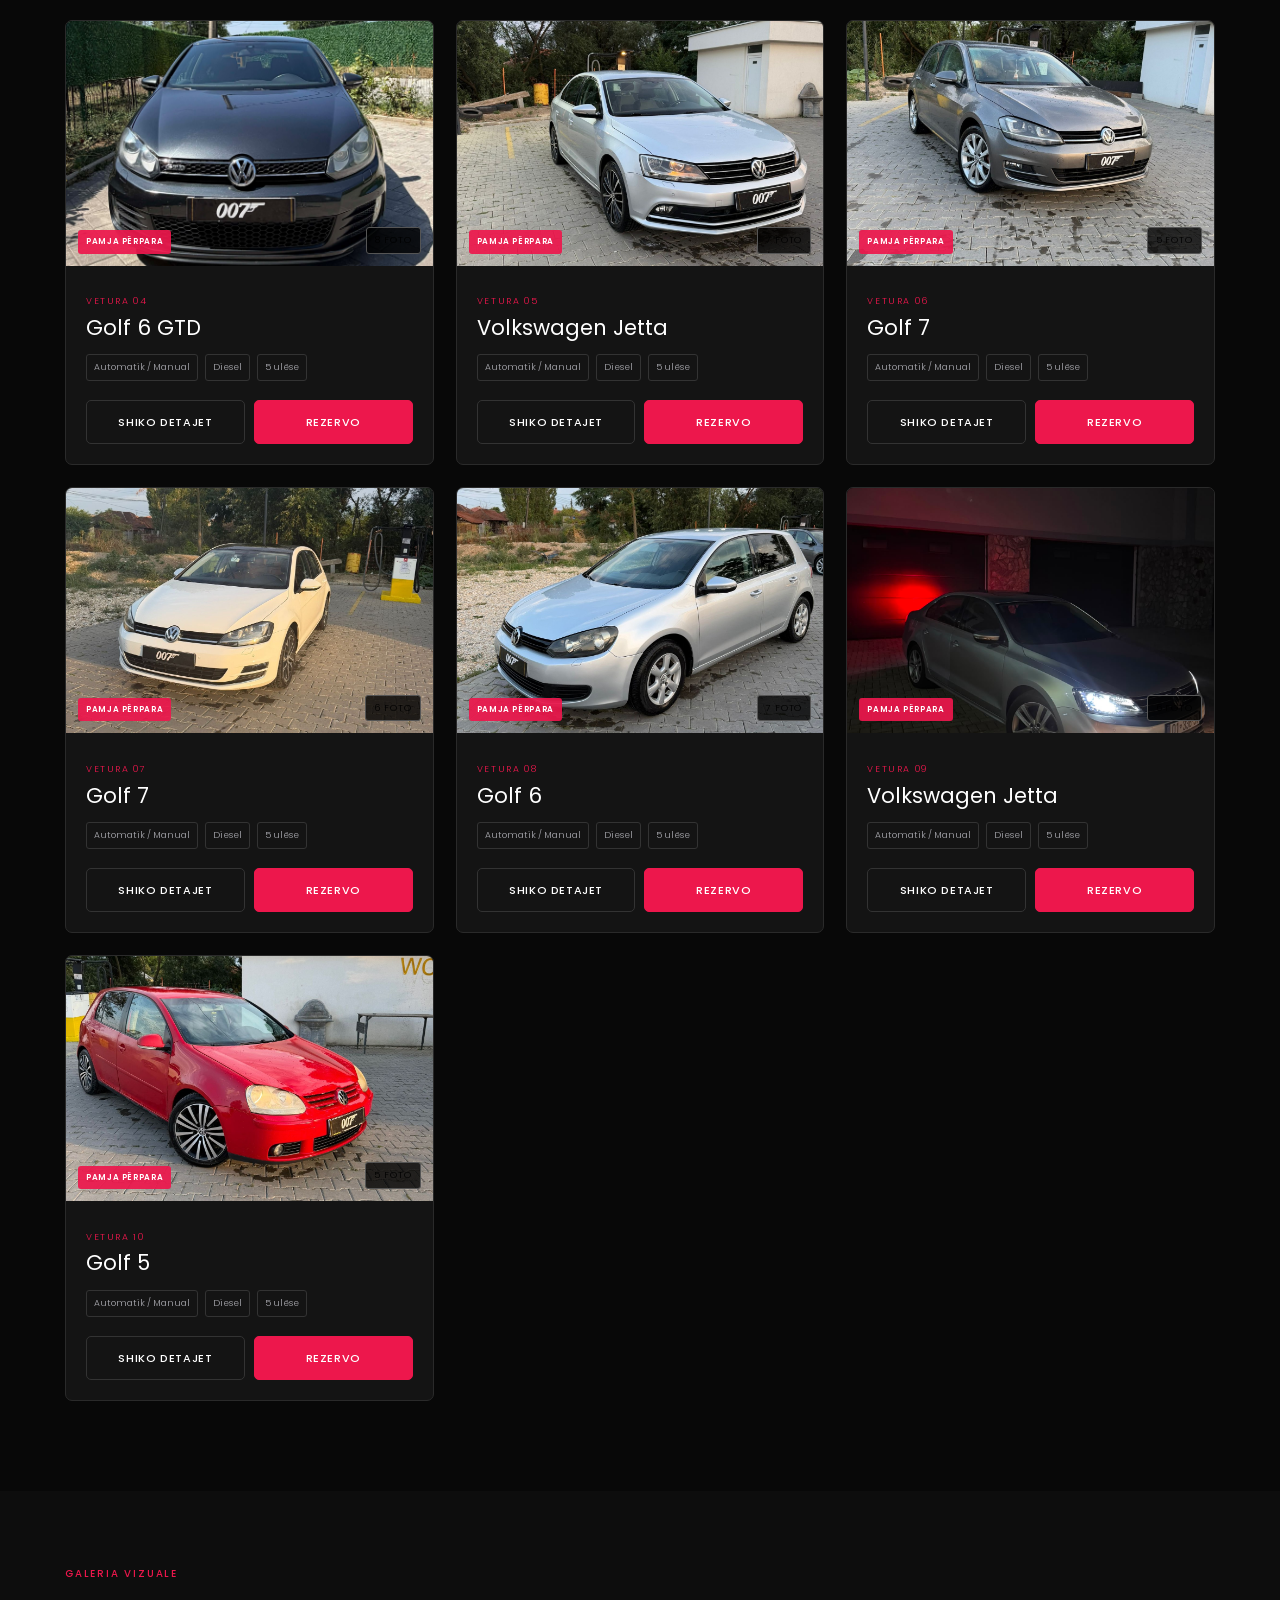
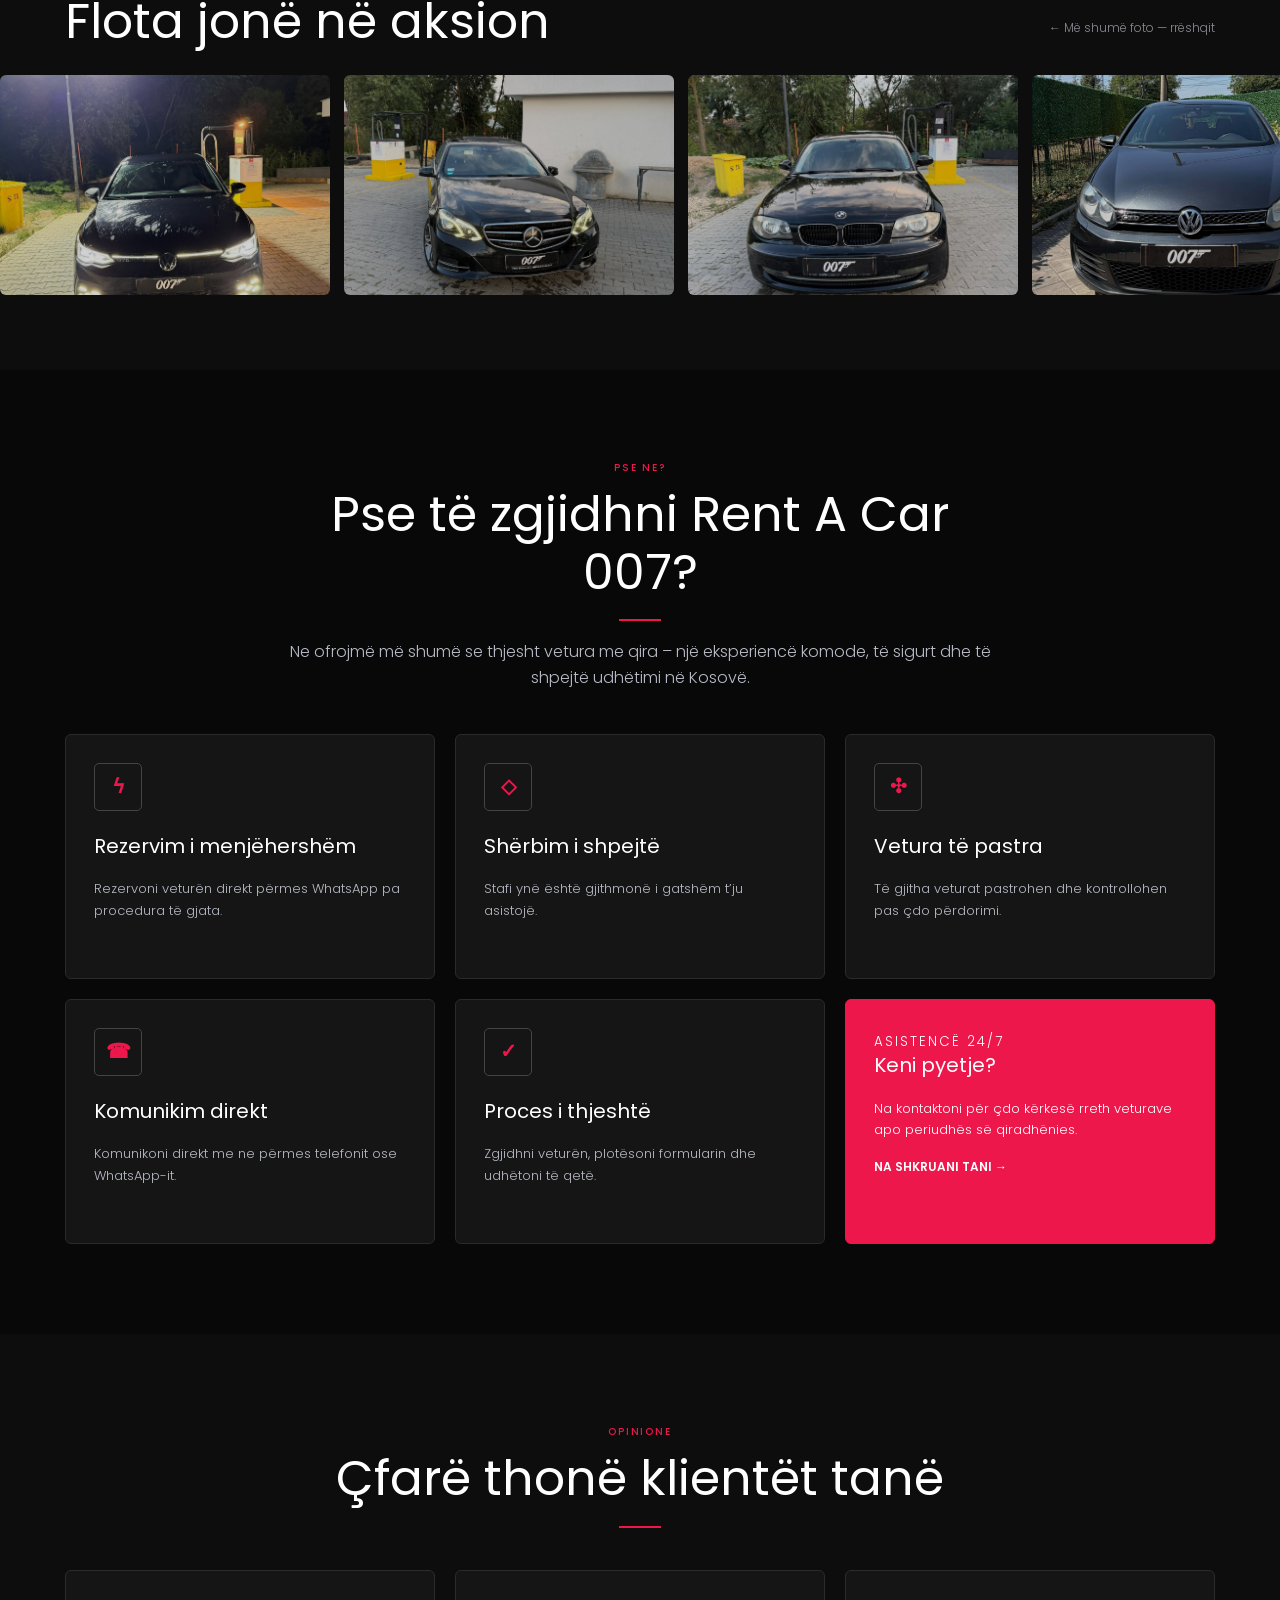
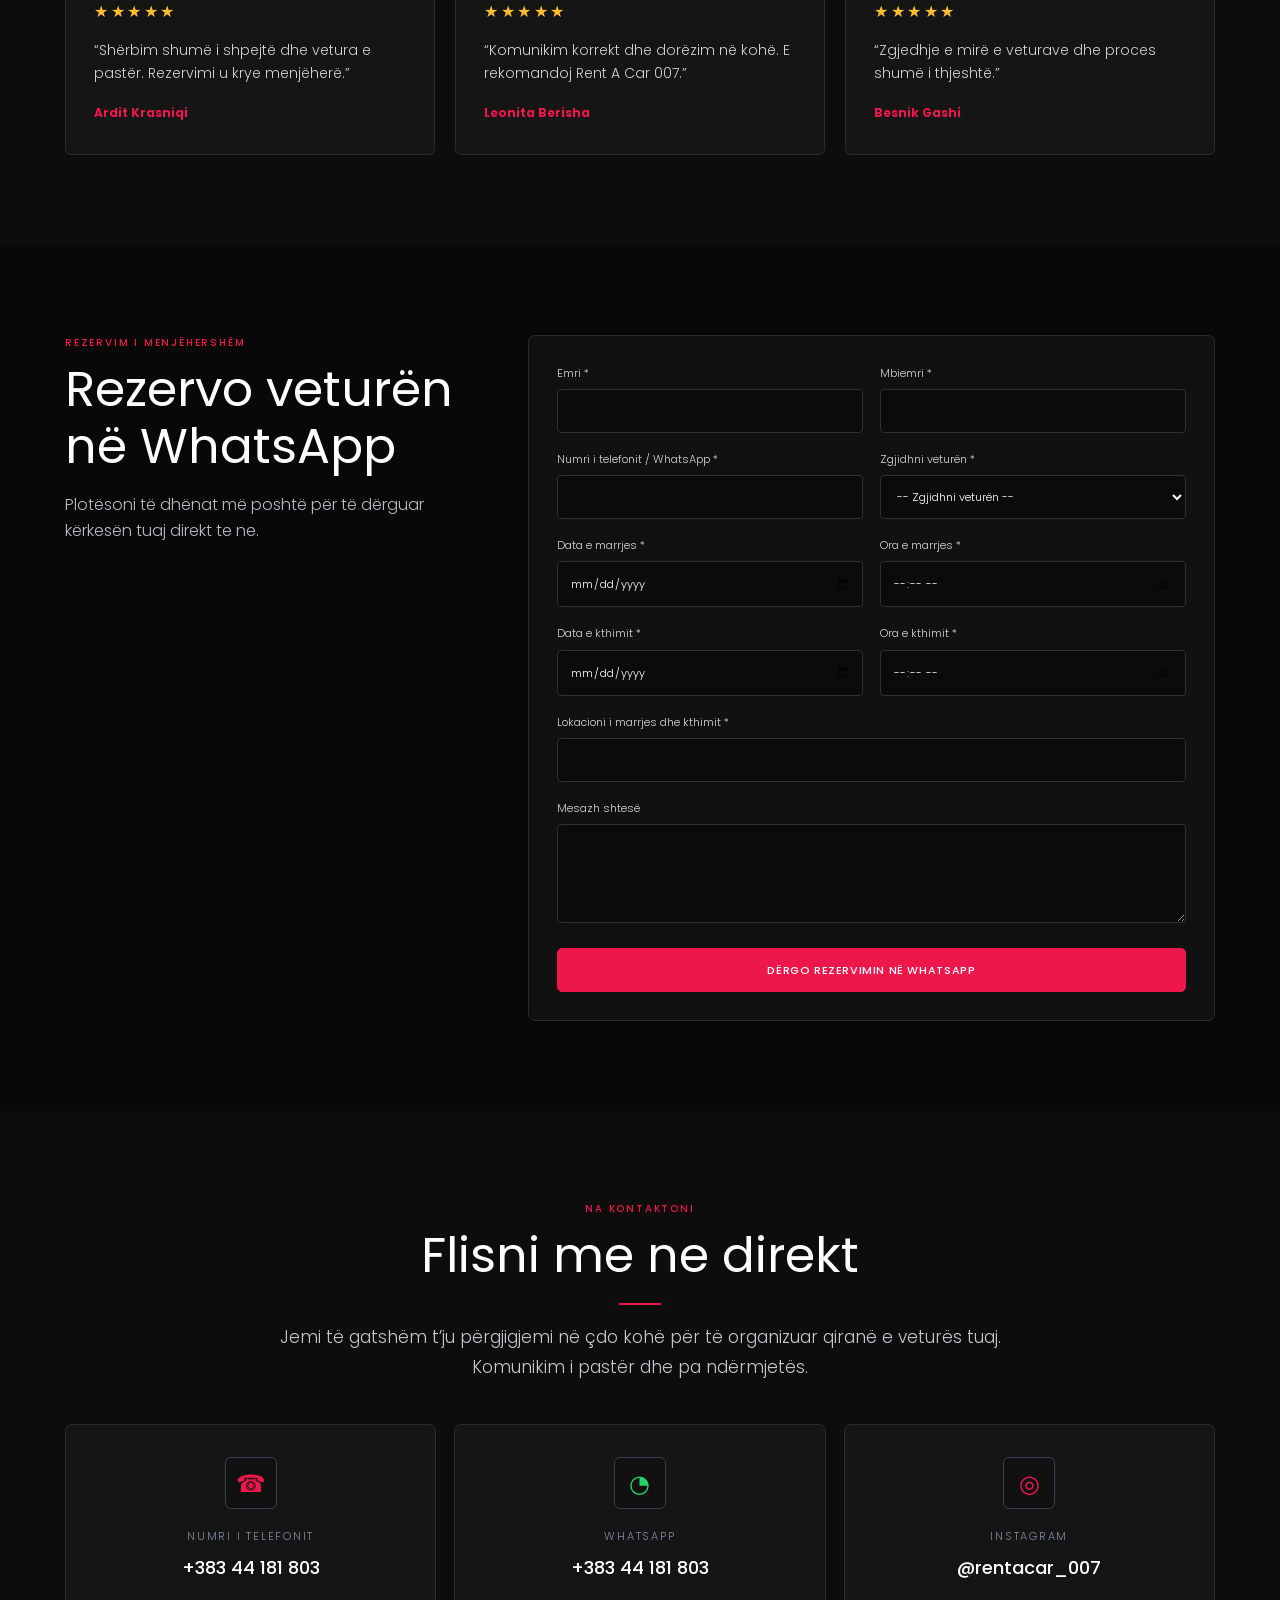
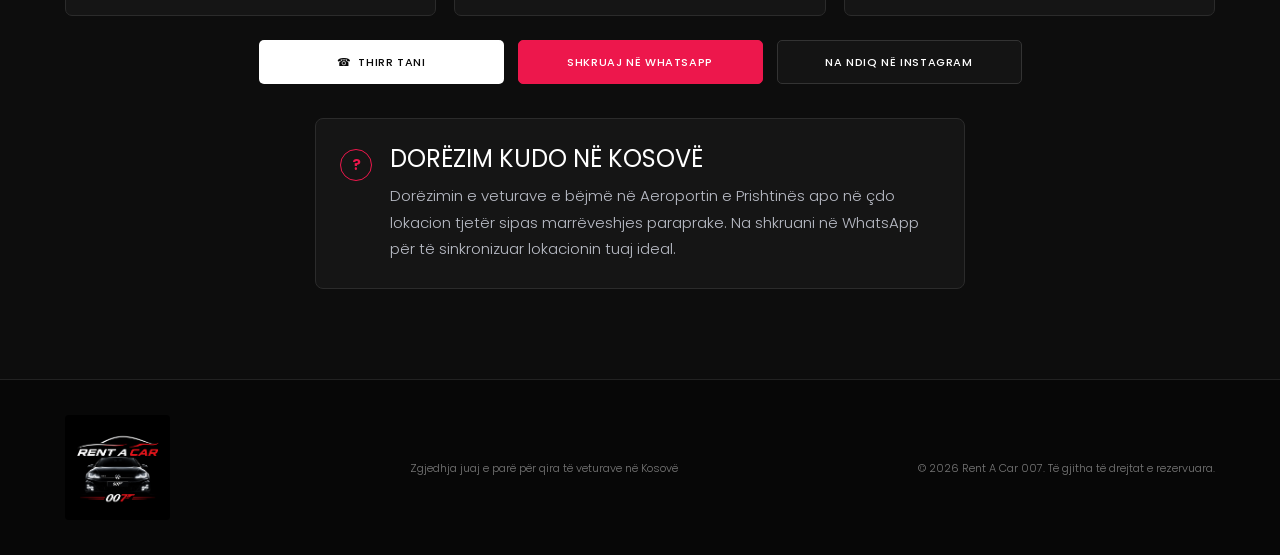
==== commit 9aa3891f: "Update again" ====
--- a/index.html
+++ b/index.html
@@ -68,8 +68,8 @@
       <div class="vehicle-actions"><button class="button button-dark" onclick="openCar(7)">Shiko detajet</button><a class="button button-primary" href="#rezervimi" onclick="selectCar('Golf 6 – Vetura 08')">Rezervo</a></div></div>
     </article><article class="vehicle-card reveal" data-car="8">
       <button class="vehicle-image-wrap" type="button" onclick="openCar(8)" aria-label="Hap Volkswagen Jetta">
-        <img src="assets/cars/06-vw-jetta-naten/03.jpg" alt="Volkswagen Jetta – pamja përpara" loading="lazy">
-        <span class="photo-count">3 FOTO</span>
+        <img src="assets/cars/06-vw-jetta-naten/06.jpeg" alt="Volkswagen Jetta – pamja përpara" loading="lazy">
+        <span class="photo-count">6 FOTO</span>
       </button>
       <div class="vehicle-body"><p class="vehicle-number">VETURA 09</p><h3>Volkswagen Jetta</h3>
       <div class="specs"><span>Automatik / Manual</span><span>Diesel</span><span>5 ulëse</span></div>
@@ -83,11 +83,11 @@
       <div class="specs"><span>Automatik / Manual</span><span>Diesel</span><span>5 ulëse</span></div>
       <div class="vehicle-actions"><button class="button button-dark" onclick="openCar(9)">Shiko detajet</button><a class="button button-primary" href="#rezervimi" onclick="selectCar('Golf 5 – Vetura 10')">Rezervo</a></div></div>
     </article></div></div></section>
-<section class="gallery-section"><div class="container gallery-heading"><div><p class="eyebrow">GALERIA VIZUALE</p><h2>Flota jonë në aksion</h2></div><p>← Më shumë foto — rrëshqit</p></div><div class="marquee"><div class="marquee-track"><button onclick="openCar(0)"><img src="assets/cars/07-vw-golf-8-gtd/08.jpg" alt="Golf 8 GTD" loading="lazy"></button><button onclick="openCar(1)"><img src="assets/cars/08-mercedes/04.jpg" alt="Mercedes-Benz" loading="lazy"></button><button onclick="openCar(2)"><img src="assets/cars/09-bmw/02.jpg" alt="BMW" loading="lazy"></button><button onclick="openCar(3)"><img src="assets/cars/10-vw-golf-6-gtd/05.jpg" alt="Golf 6 GTD" loading="lazy"></button><button onclick="openCar(4)"><img src="assets/cars/05-vw-jetta-diten/07.jpg" alt="Volkswagen Jetta" loading="lazy"></button><button onclick="openCar(5)"><img src="assets/cars/04-vw-golf-7-i-hirit/04.jpg" alt="Golf 7" loading="lazy"></button><button onclick="openCar(6)"><img src="assets/cars/03-vw-golf-7-white/06.jpg" alt="Golf 7" loading="lazy"></button><button onclick="openCar(7)"><img src="assets/cars/02-vw-golf-6-silver/01.jpg" alt="Golf 6" loading="lazy"></button><button onclick="openCar(8)"><img src="assets/cars/06-vw-jetta-naten/03.jpg" alt="Volkswagen Jetta" loading="lazy"></button><button onclick="openCar(9)"><img src="assets/cars/01-vw-golf-5-i-kuq/04.jpg" alt="Golf 5" loading="lazy"></button><button onclick="openCar(0)"><img src="assets/cars/07-vw-golf-8-gtd/08.jpg" alt="Golf 8 GTD" loading="lazy"></button><button onclick="openCar(1)"><img src="assets/cars/08-mercedes/04.jpg" alt="Mercedes-Benz" loading="lazy"></button><button onclick="openCar(2)"><img src="assets/cars/09-bmw/02.jpg" alt="BMW" loading="lazy"></button><button onclick="openCar(3)"><img src="assets/cars/10-vw-golf-6-gtd/05.jpg" alt="Golf 6 GTD" loading="lazy"></button><button onclick="openCar(4)"><img src="assets/cars/05-vw-jetta-diten/07.jpg" alt="Volkswagen Jetta" loading="lazy"></button><button onclick="openCar(5)"><img src="assets/cars/04-vw-golf-7-i-hirit/04.jpg" alt="Golf 7" loading="lazy"></button><button onclick="openCar(6)"><img src="assets/cars/03-vw-golf-7-white/06.jpg" alt="Golf 7" loading="lazy"></button><button onclick="openCar(7)"><img src="assets/cars/02-vw-golf-6-silver/01.jpg" alt="Golf 6" loading="lazy"></button><button onclick="openCar(8)"><img src="assets/cars/06-vw-jetta-naten/03.jpg" alt="Volkswagen Jetta" loading="lazy"></button><button onclick="openCar(9)"><img src="assets/cars/01-vw-golf-5-i-kuq/04.jpg" alt="Golf 5" loading="lazy"></button></div></div></section>
+<section class="gallery-section"><div class="container gallery-heading"><div><p class="eyebrow">GALERIA VIZUALE</p><h2>Flota jonë në aksion</h2></div><p>← Më shumë foto — rrëshqit</p></div><div class="marquee"><div class="marquee-track"><button onclick="openCar(0)"><img src="assets/cars/07-vw-golf-8-gtd/08.jpg" alt="Golf 8 GTD" loading="lazy"></button><button onclick="openCar(1)"><img src="assets/cars/08-mercedes/04.jpg" alt="Mercedes-Benz" loading="lazy"></button><button onclick="openCar(2)"><img src="assets/cars/09-bmw/02.jpg" alt="BMW" loading="lazy"></button><button onclick="openCar(3)"><img src="assets/cars/10-vw-golf-6-gtd/05.jpg" alt="Golf 6 GTD" loading="lazy"></button><button onclick="openCar(4)"><img src="assets/cars/05-vw-jetta-diten/07.jpg" alt="Volkswagen Jetta" loading="lazy"></button><button onclick="openCar(5)"><img src="assets/cars/04-vw-golf-7-i-hirit/04.jpg" alt="Golf 7" loading="lazy"></button><button onclick="openCar(6)"><img src="assets/cars/03-vw-golf-7-white/06.jpg" alt="Golf 7" loading="lazy"></button><button onclick="openCar(7)"><img src="assets/cars/02-vw-golf-6-silver/01.jpg" alt="Golf 6" loading="lazy"></button><button onclick="openCar(8)"><img src="assets/cars/06-vw-jetta-naten/06.jpeg" alt="Volkswagen Jetta" loading="lazy"></button><button onclick="openCar(9)"><img src="assets/cars/01-vw-golf-5-i-kuq/04.jpg" alt="Golf 5" loading="lazy"></button><button onclick="openCar(0)"><img src="assets/cars/07-vw-golf-8-gtd/08.jpg" alt="Golf 8 GTD" loading="lazy"></button><button onclick="openCar(1)"><img src="assets/cars/08-mercedes/04.jpg" alt="Mercedes-Benz" loading="lazy"></button><button onclick="openCar(2)"><img src="assets/cars/09-bmw/02.jpg" alt="BMW" loading="lazy"></button><button onclick="openCar(3)"><img src="assets/cars/10-vw-golf-6-gtd/05.jpg" alt="Golf 6 GTD" loading="lazy"></button><button onclick="openCar(4)"><img src="assets/cars/05-vw-jetta-diten/07.jpg" alt="Volkswagen Jetta" loading="lazy"></button><button onclick="openCar(5)"><img src="assets/cars/04-vw-golf-7-i-hirit/04.jpg" alt="Golf 7" loading="lazy"></button><button onclick="openCar(6)"><img src="assets/cars/03-vw-golf-7-white/06.jpg" alt="Golf 7" loading="lazy"></button><button onclick="openCar(7)"><img src="assets/cars/02-vw-golf-6-silver/01.jpg" alt="Golf 6" loading="lazy"></button><button onclick="openCar(8)"><img src="assets/cars/06-vw-jetta-naten/06.jpeg" alt="Volkswagen Jetta" loading="lazy"></button><button onclick="openCar(9)"><img src="assets/cars/01-vw-golf-5-i-kuq/04.jpg" alt="Golf 5" loading="lazy"></button></div></div></section>
 <section class="section why-section" id="rreth-nesh"><div class="container"><div class="section-heading"><p class="eyebrow">PSE NE?</p><h2>Pse të zgjidhni Rent A Car 007?</h2><span></span><p>Ne ofrojmë më shumë se thjesht vetura me qira – një eksperiencë komode, të sigurt dhe të shpejtë udhëtimi në Kosovë.</p></div><div class="benefit-grid"><article><b>ϟ</b><h3>Rezervim i menjëhershëm</h3><p>Rezervoni veturën direkt përmes WhatsApp pa procedura të gjata.</p></article><article><b>◇</b><h3>Shërbim i shpejtë</h3><p>Stafi ynë është gjithmonë i gatshëm t’ju asistojë.</p></article><article><b>✣</b><h3>Vetura të pastra</h3><p>Të gjitha veturat pastrohen dhe kontrollohen pas çdo përdorimi.</p></article><article><b>☎</b><h3>Komunikim direkt</h3><p>Komunikoni direkt me ne përmes telefonit ose WhatsApp-it.</p></article><article><b>✓</b><h3>Proces i thjeshtë</h3><p>Zgjidhni veturën, plotësoni formularin dhe udhëtoni të qetë.</p></article><article class="red-card"><small>ASISTENCË 24/7</small><h3>Keni pyetje?</h3><p>Na kontaktoni për çdo kërkesë rreth veturave apo periudhës së qiradhënies.</p><a href="https://wa.me/38344181803" target="_blank">Na shkruani tani →</a></article></div></div></section>
 <section class="reviews" id="vleresimet"><div class="container"><div class="section-heading"><p class="eyebrow">OPINIONE</p><h2>Çfarë thonë klientët tanë</h2><span></span></div><div class="review-grid"><article><div>★★★★★</div><p>“Shërbim shumë i shpejtë dhe vetura e pastër. Rezervimi u krye menjëherë.”</p><strong>Ardit Krasniqi</strong></article><article><div>★★★★★</div><p>“Komunikim korrekt dhe dorëzim në kohë. E rekomandoj Rent A Car 007.”</p><strong>Leonita Berisha</strong></article><article><div>★★★★★</div><p>“Zgjedhje e mirë e veturave dhe proces shumë i thjeshtë.”</p><strong>Besnik Gashi</strong></article></div></div></section>
 <section class="section booking" id="rezervimi"><div class="container booking-grid"><div><p class="eyebrow">REZERVIM I MENJËHERSHËM</p><h2>Rezervo veturën në WhatsApp</h2><p>Plotësoni të dhënat më poshtë për të dërguar kërkesën tuaj direkt te ne.</p></div><form id="bookingForm"><div class="form-grid"><label>Emri *<input id="firstName" required></label><label>Mbiemri *<input id="lastName" required></label><label>Numri i telefonit / WhatsApp *<input id="phone" required></label><label>Zgjidhni veturën *<select id="carSelect" required><option value="">-- Zgjidhni veturën --</option><option value="Golf 8 GTD – Vetura 01">Golf 8 GTD</option><option value="Mercedes-Benz – Vetura 02">Mercedes-Benz</option><option value="BMW – Vetura 03">BMW</option><option value="Golf 6 GTD – Vetura 04">Golf 6 GTD</option><option value="Volkswagen Jetta – Vetura 05">Volkswagen Jetta</option><option value="Golf 7 – Vetura 06">Golf 7</option><option value="Golf 7 – Vetura 07">Golf 7</option><option value="Golf 6 – Vetura 08">Golf 6</option><option value="Volkswagen Jetta – Vetura 09">Volkswagen Jetta</option><option value="Golf 5 – Vetura 10">Golf 5</option></select></label><label>Data e marrjes *<input id="pickupDate" type="date" required></label><label>Ora e marrjes *<input id="pickupTime" type="time" required></label><label>Data e kthimit *<input id="returnDate" type="date" required></label><label>Ora e kthimit *<input id="returnTime" type="time" required></label><label class="full">Lokacioni i marrjes dhe kthimit *<input id="location" required></label><label class="full">Mesazh shtesë<textarea id="message" rows="4"></textarea></label></div><button class="button button-primary submit" type="submit">Dërgo rezervimin në WhatsApp</button></form></div></section>
 <section class="section contact" id="kontakt"><div class="container"><div class="section-heading contact-heading"><p class="eyebrow">NA KONTAKTONI</p><h2>Flisni me ne direkt</h2><span></span><p>Jemi të gatshëm t’ju përgjigjemi në çdo kohë për të organizuar qiranë e veturës tuaj.<br>Komunikim i pastër dhe pa ndërmjetës.</p></div><div class="contact-cards"><article class="contact-info-card"><div class="contact-icon">☎</div><p>Numri i telefonit</p><a href="tel:+38344181803">+383 44 181 803</a></article><article class="contact-info-card"><div class="contact-icon whatsapp">◔</div><p>WhatsApp</p><a href="https://wa.me/38344181803" target="_blank">+383 44 181 803</a></article><article class="contact-info-card"><div class="contact-icon instagram">◎</div><p>Instagram</p><a href="https://instagram.com/rentacar_007" target="_blank">@rentacar_007</a></article></div><div class="contact-actions"><a class="button button-light" href="tel:+38344181803">☎&nbsp;&nbsp;Thirr tani</a><a class="button button-primary" href="https://wa.me/38344181803" target="_blank">Shkruaj në WhatsApp</a><a class="button button-dark" href="https://instagram.com/rentacar_007" target="_blank">Na ndiq në Instagram</a></div><div class="delivery-card"><div class="delivery-icon">?</div><div><h3>Dorëzim kudo në Kosovë</h3><p>Dorëzimin e veturave e bëjmë në Aeroportin e Prishtinës apo në çdo lokacion tjetër sipas marrëveshjes paraprake. Na shkruani në WhatsApp për të sinkronizuar lokacionin tuaj ideal.</p></div></div></div></section></main>
 <footer><div class="container footer-grid"><a class="brand brand-logo" href="#ballina" aria-label="Rent A Car 007"><img src="assets/logo/rentacar007-logo.png" alt="Rent A Car 007 logo"></a><p>Zgjedhja juaj e parë për qira të veturave në Kosovë</p><p>© 2026 Rent A Car 007. Të gjitha të drejtat e rezervuara.</p></div></footer>
 <div class="modal" id="carModal" hidden><div class="modal-backdrop" onclick="closeCar()"></div><div class="modal-panel"><button class="modal-close" onclick="closeCar()">×</button><div class="modal-gallery"><button class="arrow left" onclick="prevPhoto()">‹</button><img id="modalImage" alt=""><button class="arrow right" onclick="nextPhoto()">›</button></div><div class="thumbs" id="thumbs"></div><div class="modal-info"><p class="eyebrow" id="modalNumber"></p><h2 id="modalTitle"></h2><div class="modal-specs"><span>Viti: Sipas marrëveshjes</span><span>Transmisioni: Automatik / Manual</span><span>Karburanti: Diesel</span><span>Ulëse: 5</span></div><p class="notice">Çmimet tona janë të negociueshme dhe varen nga kohëzgjatja e qirasë.</p><a class="button button-primary" href="#rezervimi" onclick="reserveModal()">Rezervo me formë</a></div></div></div>
-<script>window.CARS=[{"name": "Golf 8 GTD", "bookingName": "Golf 8 GTD – Vetura 01", "images": ["assets/cars/07-vw-golf-8-gtd/08.jpg", "assets/cars/07-vw-golf-8-gtd/01.jpg", "assets/cars/07-vw-golf-8-gtd/07.jpg", "assets/cars/07-vw-golf-8-gtd/02.jpg", "assets/cars/07-vw-golf-8-gtd/04.jpg", "assets/cars/07-vw-golf-8-gtd/06.jpg", "assets/cars/07-vw-golf-8-gtd/03.jpg", "assets/cars/07-vw-golf-8-gtd/05.jpg", "assets/cars/07-vw-golf-8-gtd/09.jpg"]}, {"name": "Mercedes-Benz", "bookingName": "Mercedes-Benz – Vetura 02", "images": ["assets/cars/08-mercedes/04.jpg", "assets/cars/08-mercedes/01.jpg", "assets/cars/08-mercedes/03.jpg", "assets/cars/08-mercedes/02.jpg", "assets/cars/08-mercedes/05.jpg"]}, {"name": "BMW", "bookingName": "BMW – Vetura 03", "images": ["assets/cars/09-bmw/02.jpg", "assets/cars/09-bmw/06.jpg", "assets/cars/09-bmw/03.jpg", "assets/cars/09-bmw/07.jpg", "assets/cars/09-bmw/01.jpg", "assets/cars/09-bmw/04.jpg", "assets/cars/09-bmw/05.jpg"]}, {"name": "Golf 6 GTD", "bookingName": "Golf 6 GTD – Vetura 04", "images": ["assets/cars/10-vw-golf-6-gtd/05.jpg", "assets/cars/10-vw-golf-6-gtd/06.jpg", "assets/cars/10-vw-golf-6-gtd/01.jpg", "assets/cars/10-vw-golf-6-gtd/03.jpg", "assets/cars/10-vw-golf-6-gtd/04.jpg", "assets/cars/10-vw-golf-6-gtd/07.jpg", "assets/cars/10-vw-golf-6-gtd/02.jpg", "assets/cars/10-vw-golf-6-gtd/08.jpg"]}, {"name": "Volkswagen Jetta", "bookingName": "Volkswagen Jetta – Vetura 05", "images": ["assets/cars/05-vw-jetta-diten/07.jpg", "assets/cars/05-vw-jetta-diten/03.jpg", "assets/cars/05-vw-jetta-diten/06.jpg", "assets/cars/05-vw-jetta-diten/01.jpg", "assets/cars/05-vw-jetta-diten/04.jpg", "assets/cars/05-vw-jetta-diten/05.jpg", "assets/cars/05-vw-jetta-diten/02.jpg"]}, {"name": "Golf 7", "bookingName": "Golf 7 – Vetura 06", "images": ["assets/cars/04-vw-golf-7-i-hirit/04.jpg", "assets/cars/04-vw-golf-7-i-hirit/01.jpg", "assets/cars/04-vw-golf-7-i-hirit/05.jpg", "assets/cars/04-vw-golf-7-i-hirit/02.jpg", "assets/cars/04-vw-golf-7-i-hirit/03.jpg"]}, {"name": "Golf 7", "bookingName": "Golf 7 – Vetura 07", "images": ["assets/cars/03-vw-golf-7-white/06.jpg", "assets/cars/03-vw-golf-7-white/02.jpg", "assets/cars/03-vw-golf-7-white/01.jpg", "assets/cars/03-vw-golf-7-white/04.jpg", "assets/cars/03-vw-golf-7-white/03.jpg", "assets/cars/03-vw-golf-7-white/05.jpg"]}, {"name": "Golf 6", "bookingName": "Golf 6 – Vetura 08", "images": ["assets/cars/02-vw-golf-6-silver/01.jpg", "assets/cars/02-vw-golf-6-silver/05.jpg", "assets/cars/02-vw-golf-6-silver/06.jpg", "assets/cars/02-vw-golf-6-silver/02.jpg", "assets/cars/02-vw-golf-6-silver/03.jpg", "assets/cars/02-vw-golf-6-silver/04.jpg", "assets/cars/02-vw-golf-6-silver/07.jpg"]}, {"name": "Volkswagen Jetta", "bookingName": "Volkswagen Jetta – Vetura 09", "images": ["assets/cars/06-vw-jetta-naten/03.jpg", "assets/cars/06-vw-jetta-naten/01.jpg", "assets/cars/06-vw-jetta-naten/02.jpg"]}, {"name": "Golf 5", "bookingName": "Golf 5 – Vetura 10", "images": ["assets/cars/01-vw-golf-5-i-kuq/04.jpg", "assets/cars/01-vw-golf-5-i-kuq/03.jpg", "assets/cars/01-vw-golf-5-i-kuq/01.jpg", "assets/cars/01-vw-golf-5-i-kuq/02.jpg", "assets/cars/01-vw-golf-5-i-kuq/05.jpg"]}];</script><script src="js/script.js"></script></body></html>+<script>window.CARS=[{"name": "Golf 8 GTD", "bookingName": "Golf 8 GTD – Vetura 01", "images": ["assets/cars/07-vw-golf-8-gtd/08.jpg", "assets/cars/07-vw-golf-8-gtd/01.jpg", "assets/cars/07-vw-golf-8-gtd/07.jpg", "assets/cars/07-vw-golf-8-gtd/02.jpg", "assets/cars/07-vw-golf-8-gtd/04.jpg", "assets/cars/07-vw-golf-8-gtd/06.jpg", "assets/cars/07-vw-golf-8-gtd/03.jpg", "assets/cars/07-vw-golf-8-gtd/05.jpg", "assets/cars/07-vw-golf-8-gtd/09.jpg"]}, {"name": "Mercedes-Benz", "bookingName": "Mercedes-Benz – Vetura 02", "images": ["assets/cars/08-mercedes/04.jpg", "assets/cars/08-mercedes/01.jpg", "assets/cars/08-mercedes/03.jpg", "assets/cars/08-mercedes/02.jpg", "assets/cars/08-mercedes/05.jpg"]}, {"name": "BMW", "bookingName": "BMW – Vetura 03", "images": ["assets/cars/09-bmw/02.jpg", "assets/cars/09-bmw/06.jpg", "assets/cars/09-bmw/03.jpg", "assets/cars/09-bmw/07.jpg", "assets/cars/09-bmw/01.jpg", "assets/cars/09-bmw/04.jpg", "assets/cars/09-bmw/05.jpg"]}, {"name": "Golf 6 GTD", "bookingName": "Golf 6 GTD – Vetura 04", "images": ["assets/cars/10-vw-golf-6-gtd/05.jpg", "assets/cars/10-vw-golf-6-gtd/06.jpg", "assets/cars/10-vw-golf-6-gtd/01.jpg", "assets/cars/10-vw-golf-6-gtd/03.jpg", "assets/cars/10-vw-golf-6-gtd/04.jpg", "assets/cars/10-vw-golf-6-gtd/07.jpg", "assets/cars/10-vw-golf-6-gtd/02.jpg", "assets/cars/10-vw-golf-6-gtd/08.jpg"]}, {"name": "Volkswagen Jetta", "bookingName": "Volkswagen Jetta – Vetura 05", "images": ["assets/cars/05-vw-jetta-diten/07.jpg", "assets/cars/05-vw-jetta-diten/03.jpg", "assets/cars/05-vw-jetta-diten/06.jpg", "assets/cars/05-vw-jetta-diten/01.jpg", "assets/cars/05-vw-jetta-diten/04.jpg", "assets/cars/05-vw-jetta-diten/05.jpg", "assets/cars/05-vw-jetta-diten/02.jpg"]}, {"name": "Golf 7", "bookingName": "Golf 7 – Vetura 06", "images": ["assets/cars/04-vw-golf-7-i-hirit/04.jpg", "assets/cars/04-vw-golf-7-i-hirit/01.jpg", "assets/cars/04-vw-golf-7-i-hirit/05.jpg", "assets/cars/04-vw-golf-7-i-hirit/02.jpg", "assets/cars/04-vw-golf-7-i-hirit/03.jpg"]}, {"name": "Golf 7", "bookingName": "Golf 7 – Vetura 07", "images": ["assets/cars/03-vw-golf-7-white/06.jpg", "assets/cars/03-vw-golf-7-white/02.jpg", "assets/cars/03-vw-golf-7-white/01.jpg", "assets/cars/03-vw-golf-7-white/04.jpg", "assets/cars/03-vw-golf-7-white/03.jpg", "assets/cars/03-vw-golf-7-white/05.jpg"]}, {"name": "Golf 6", "bookingName": "Golf 6 – Vetura 08", "images": ["assets/cars/02-vw-golf-6-silver/01.jpg", "assets/cars/02-vw-golf-6-silver/05.jpg", "assets/cars/02-vw-golf-6-silver/06.jpg", "assets/cars/02-vw-golf-6-silver/02.jpg", "assets/cars/02-vw-golf-6-silver/03.jpg", "assets/cars/02-vw-golf-6-silver/04.jpg", "assets/cars/02-vw-golf-6-silver/07.jpg"]}, {"name": "Volkswagen Jetta", "bookingName": "Volkswagen Jetta – Vetura 09", "images": ["assets/cars/06-vw-jetta-naten/06.jpeg", "assets/cars/06-vw-jetta-naten/05.jpeg", "assets/cars/06-vw-jetta-naten/04.jpeg", "assets/cars/06-vw-jetta-naten/03.jpg", "assets/cars/06-vw-jetta-naten/01.jpg", "assets/cars/06-vw-jetta-naten/02.jpg"]}, {"name": "Golf 5", "bookingName": "Golf 5 – Vetura 10", "images": ["assets/cars/01-vw-golf-5-i-kuq/04.jpg", "assets/cars/01-vw-golf-5-i-kuq/03.jpg", "assets/cars/01-vw-golf-5-i-kuq/01.jpg", "assets/cars/01-vw-golf-5-i-kuq/02.jpg", "assets/cars/01-vw-golf-5-i-kuq/05.jpg"]}];</script><script src="js/script.js"></script></body></html>
